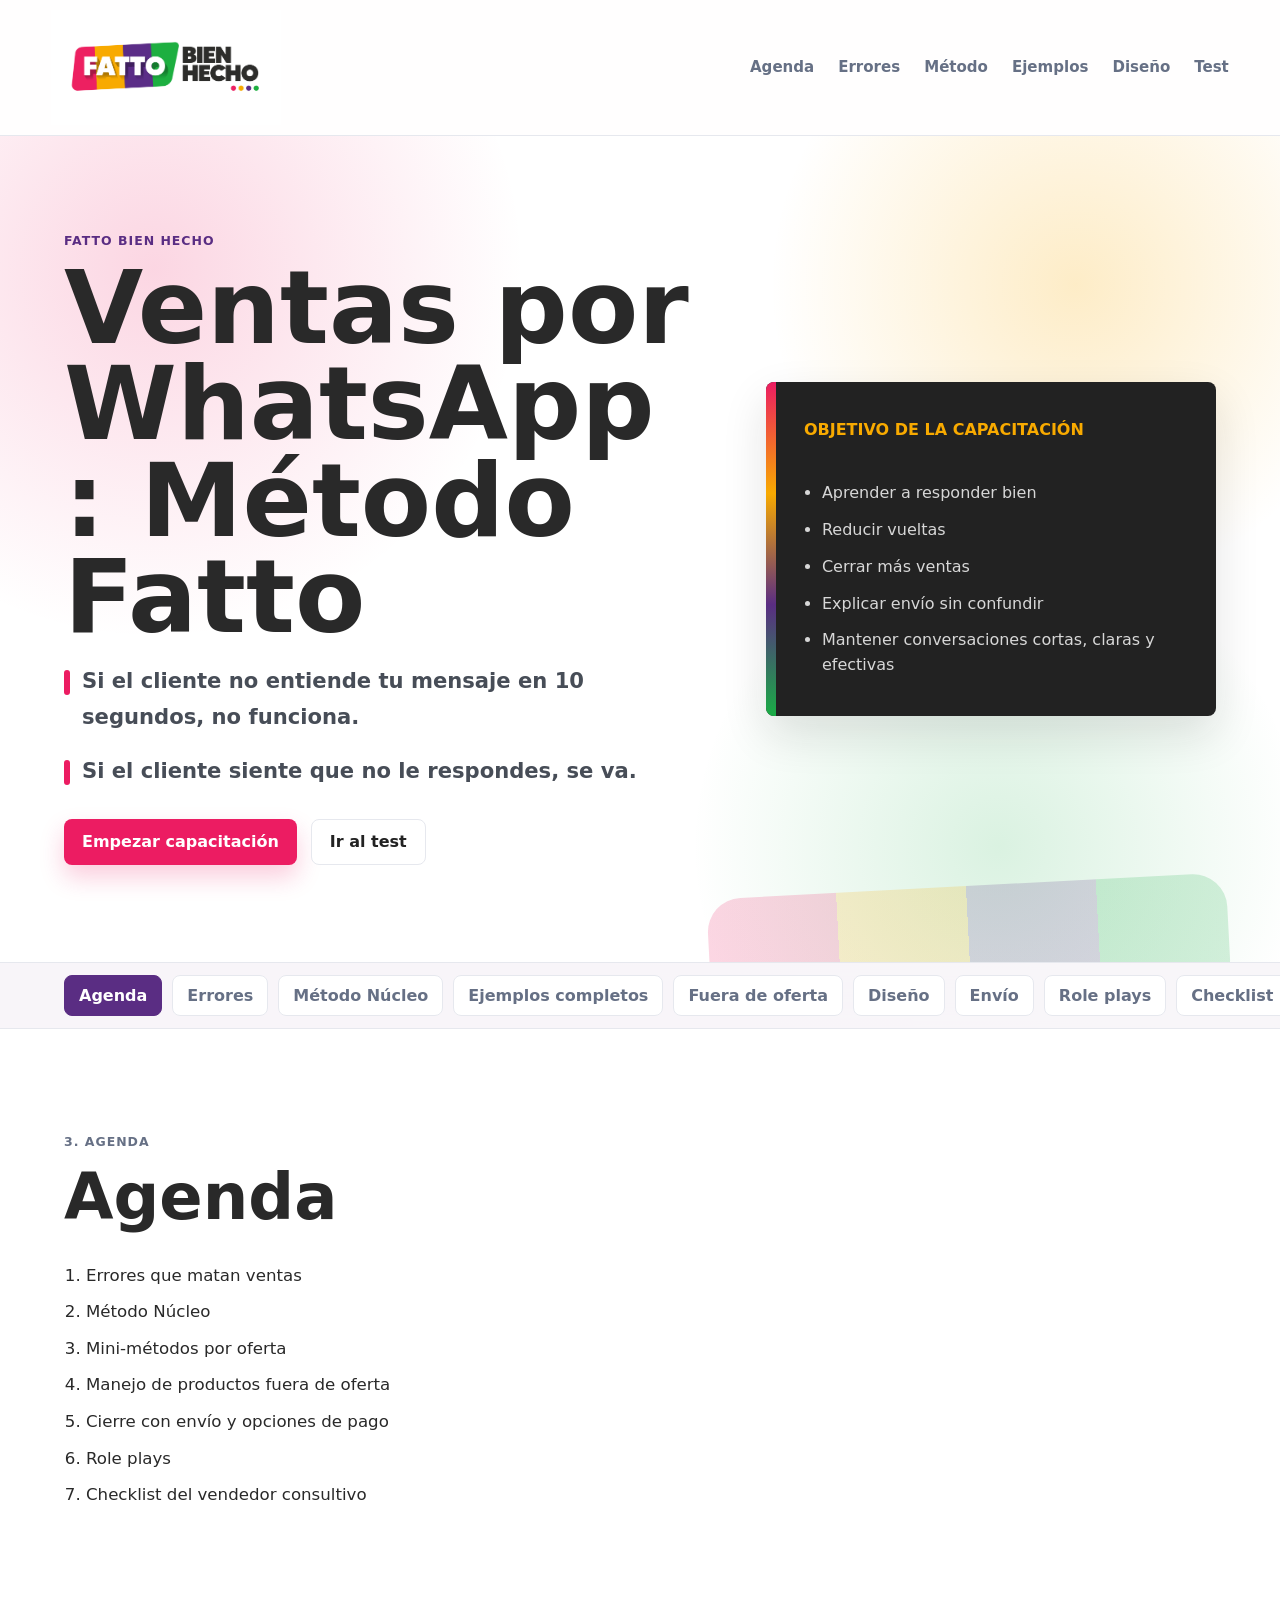
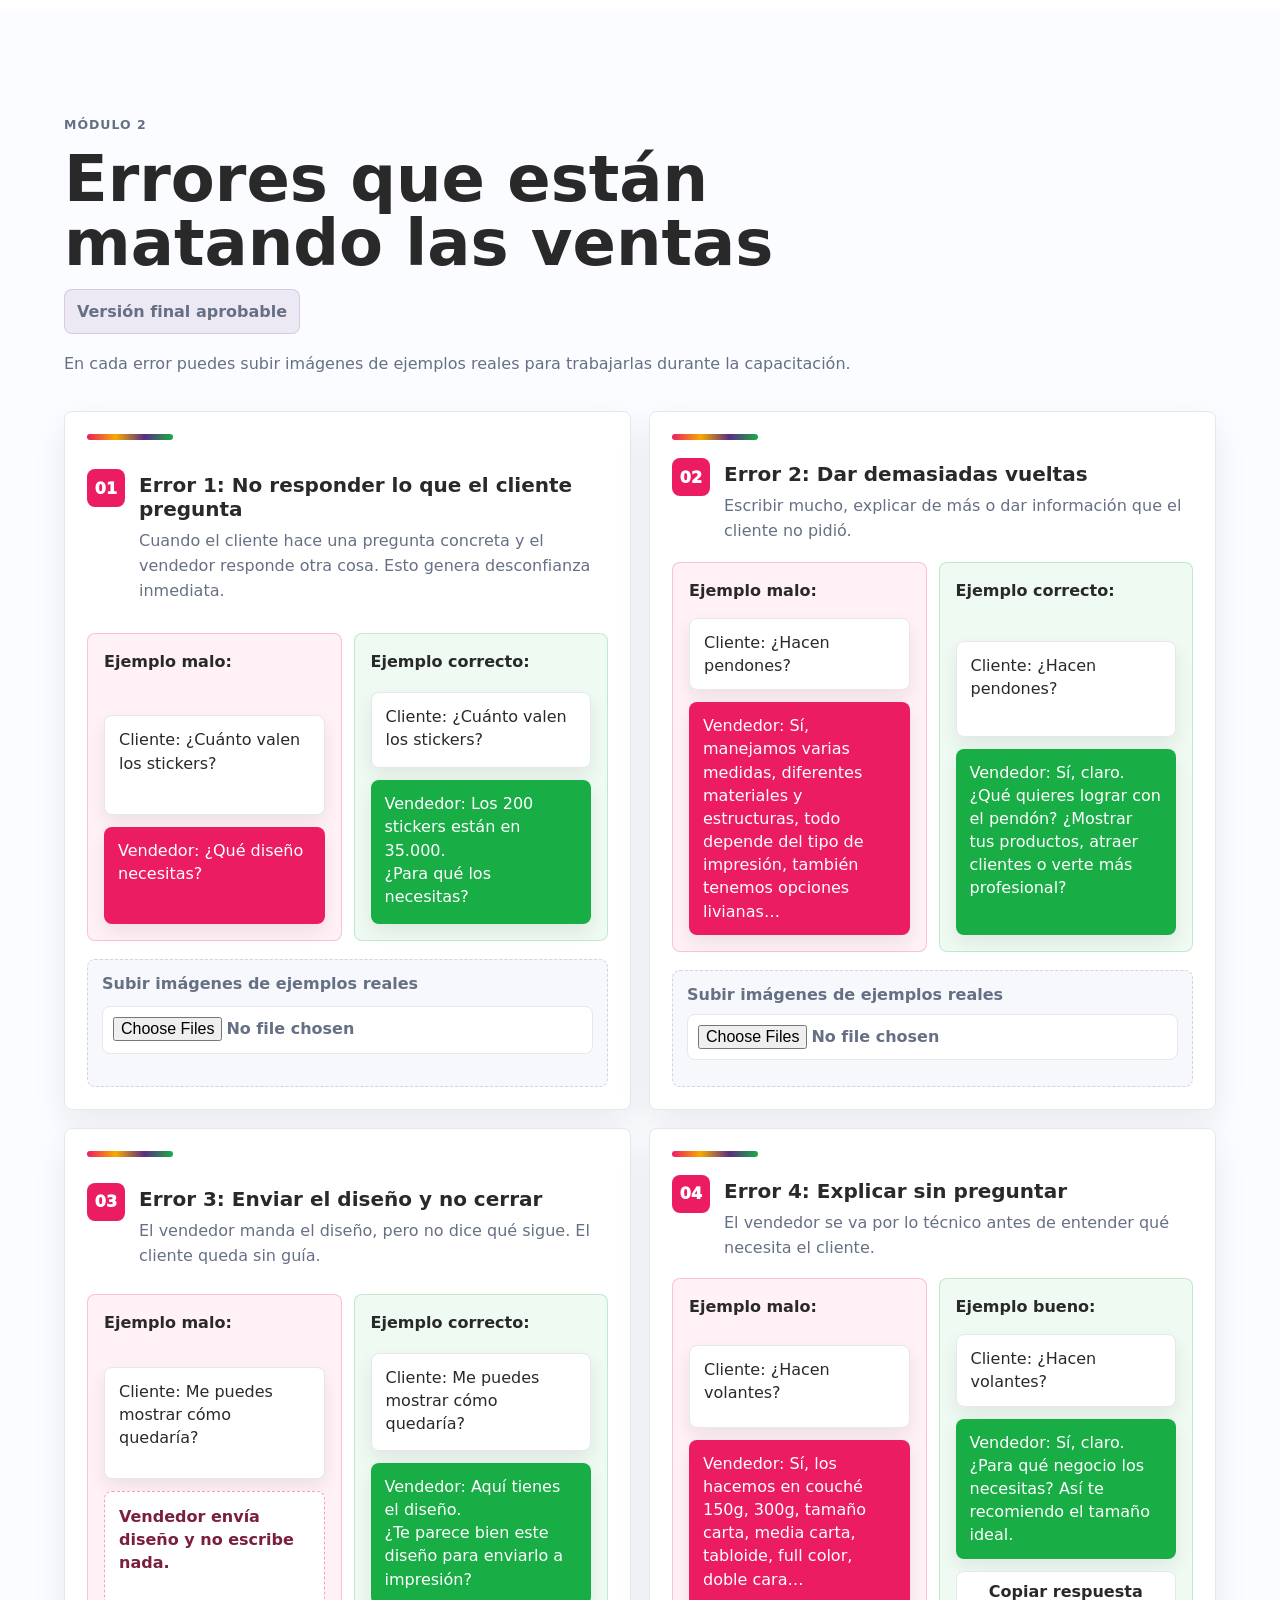
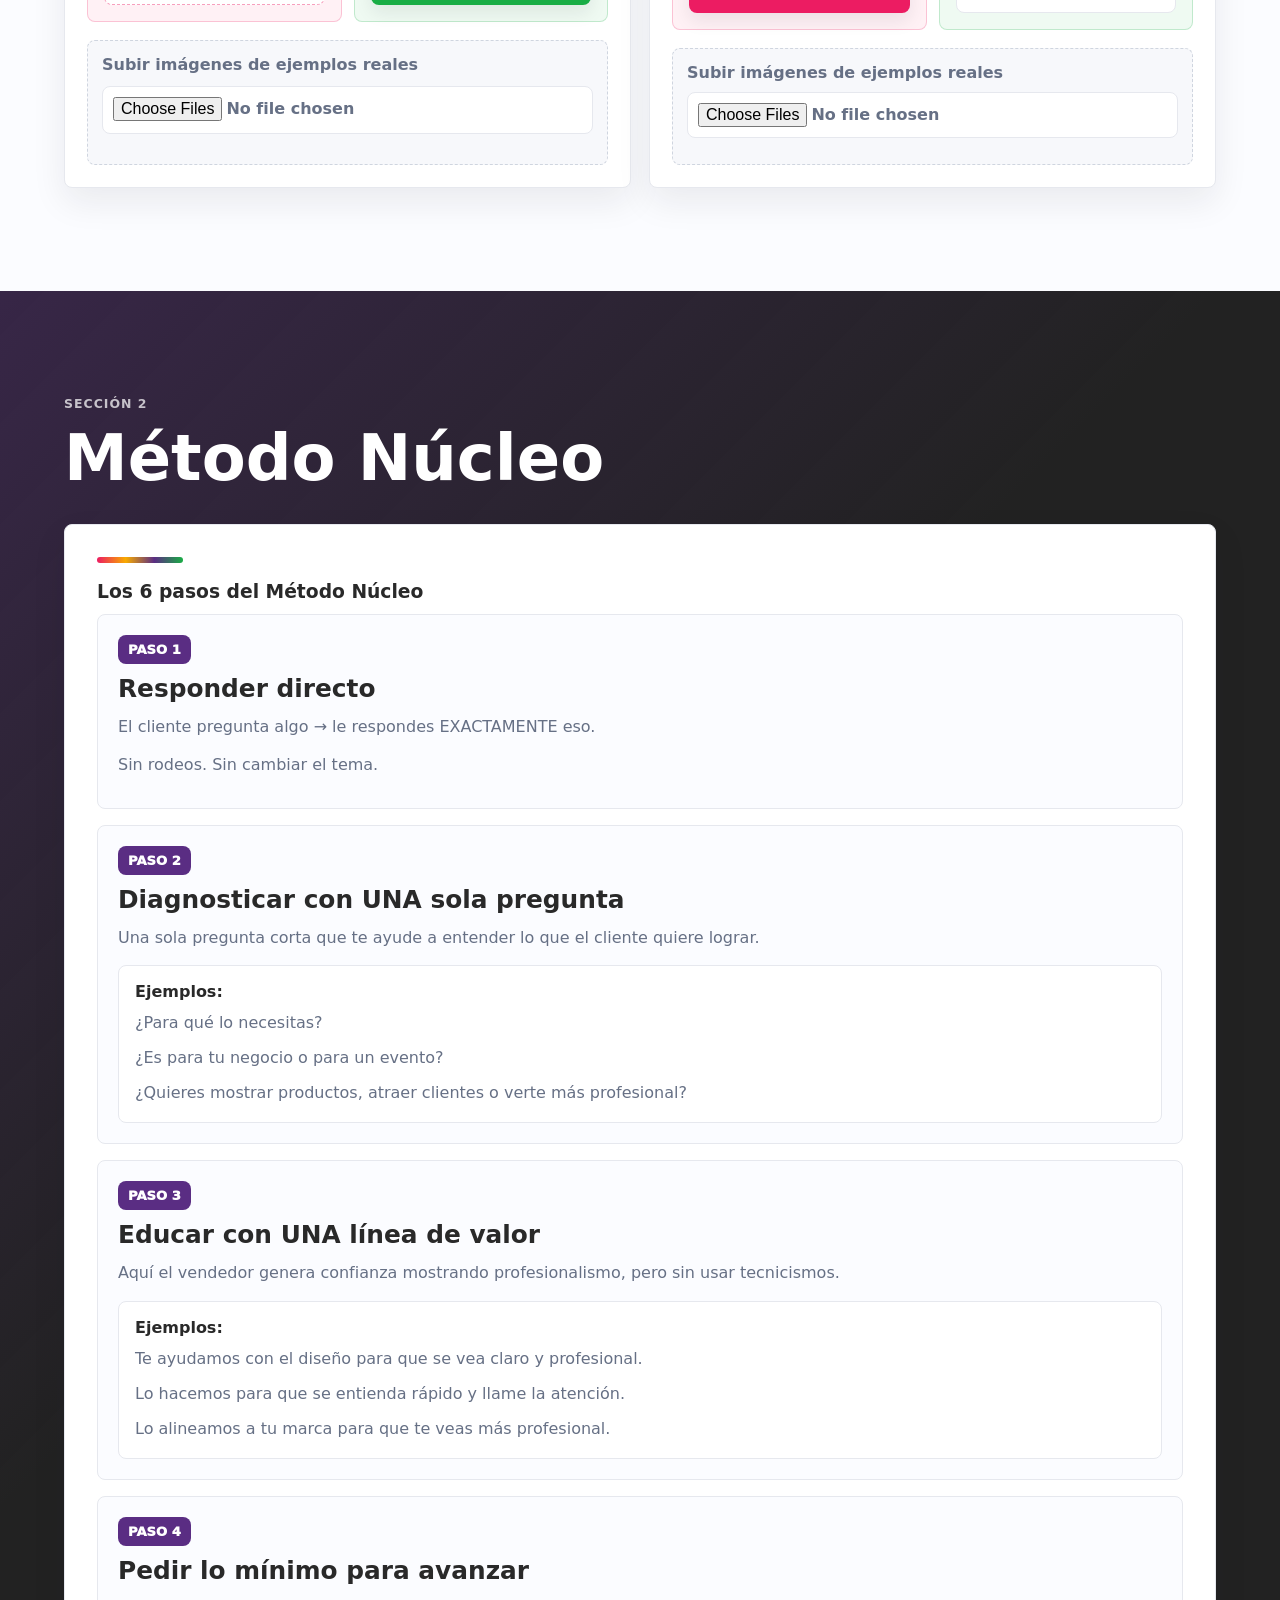
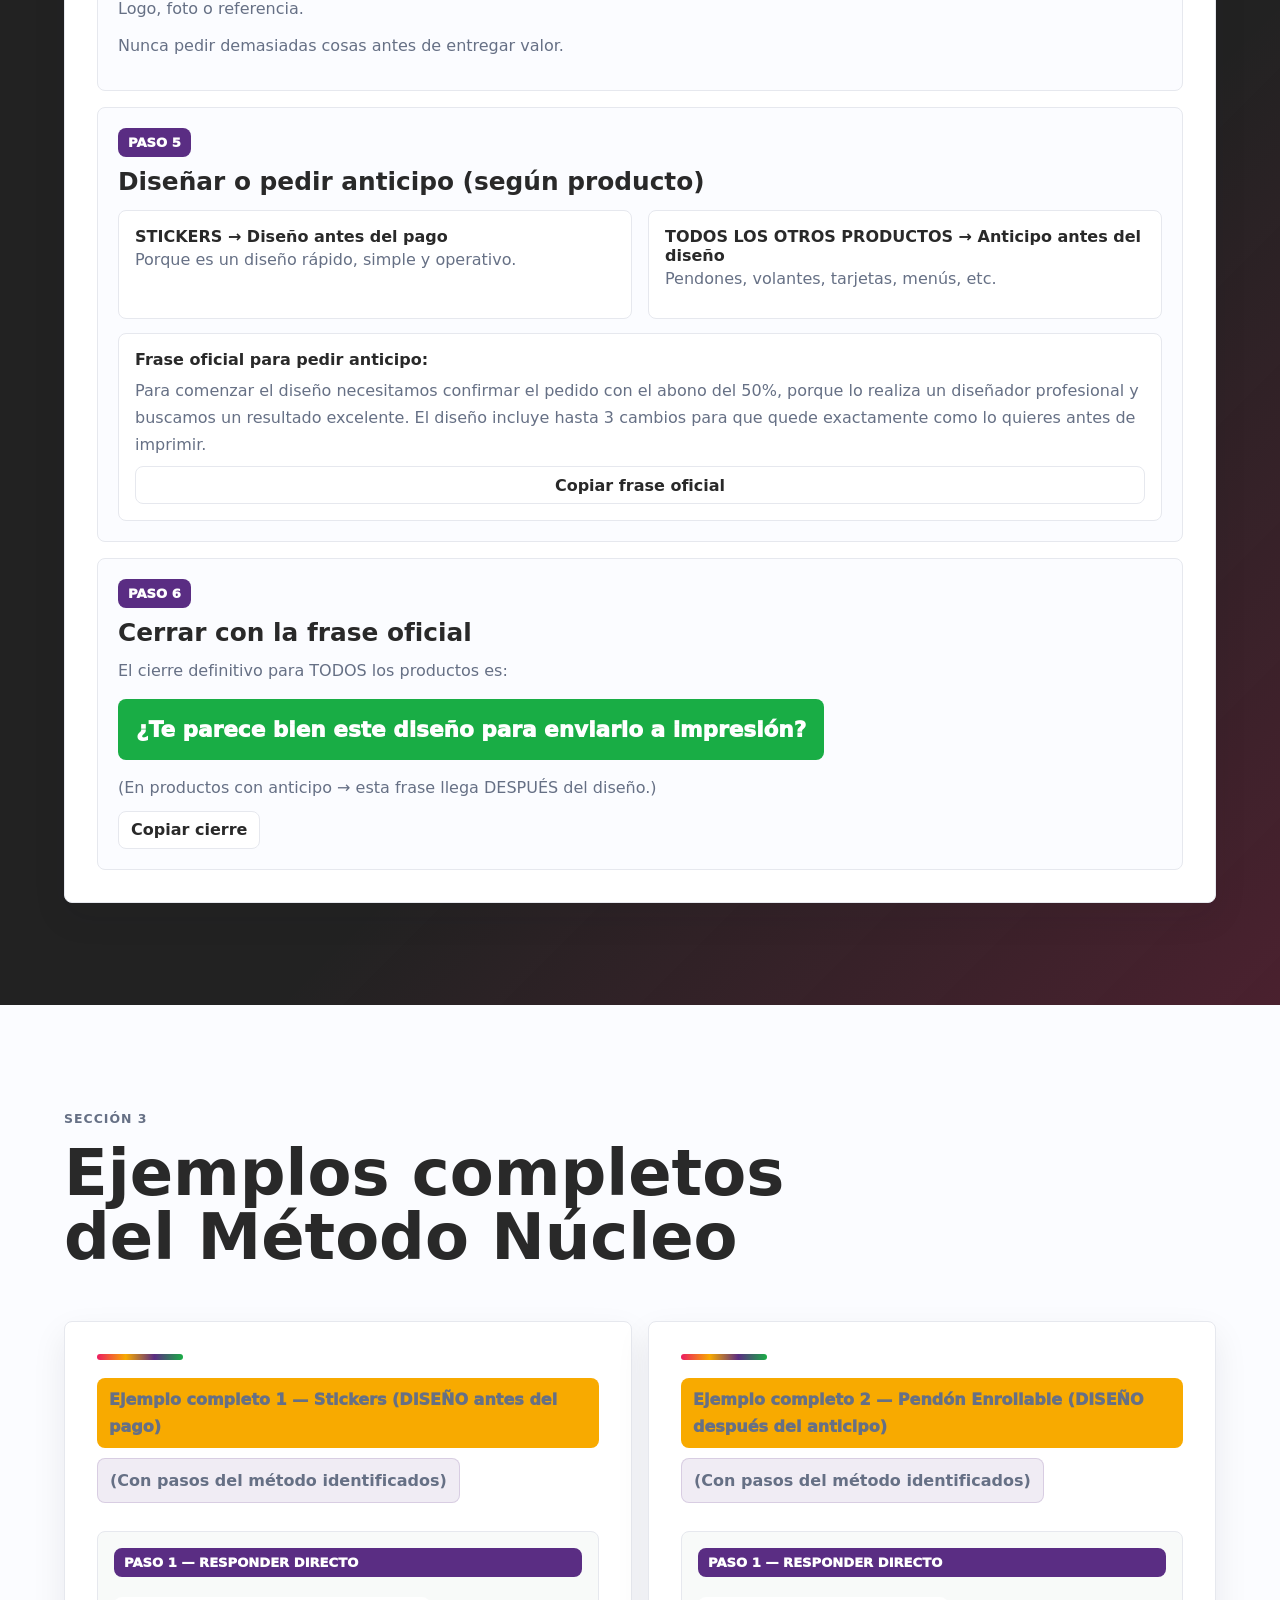
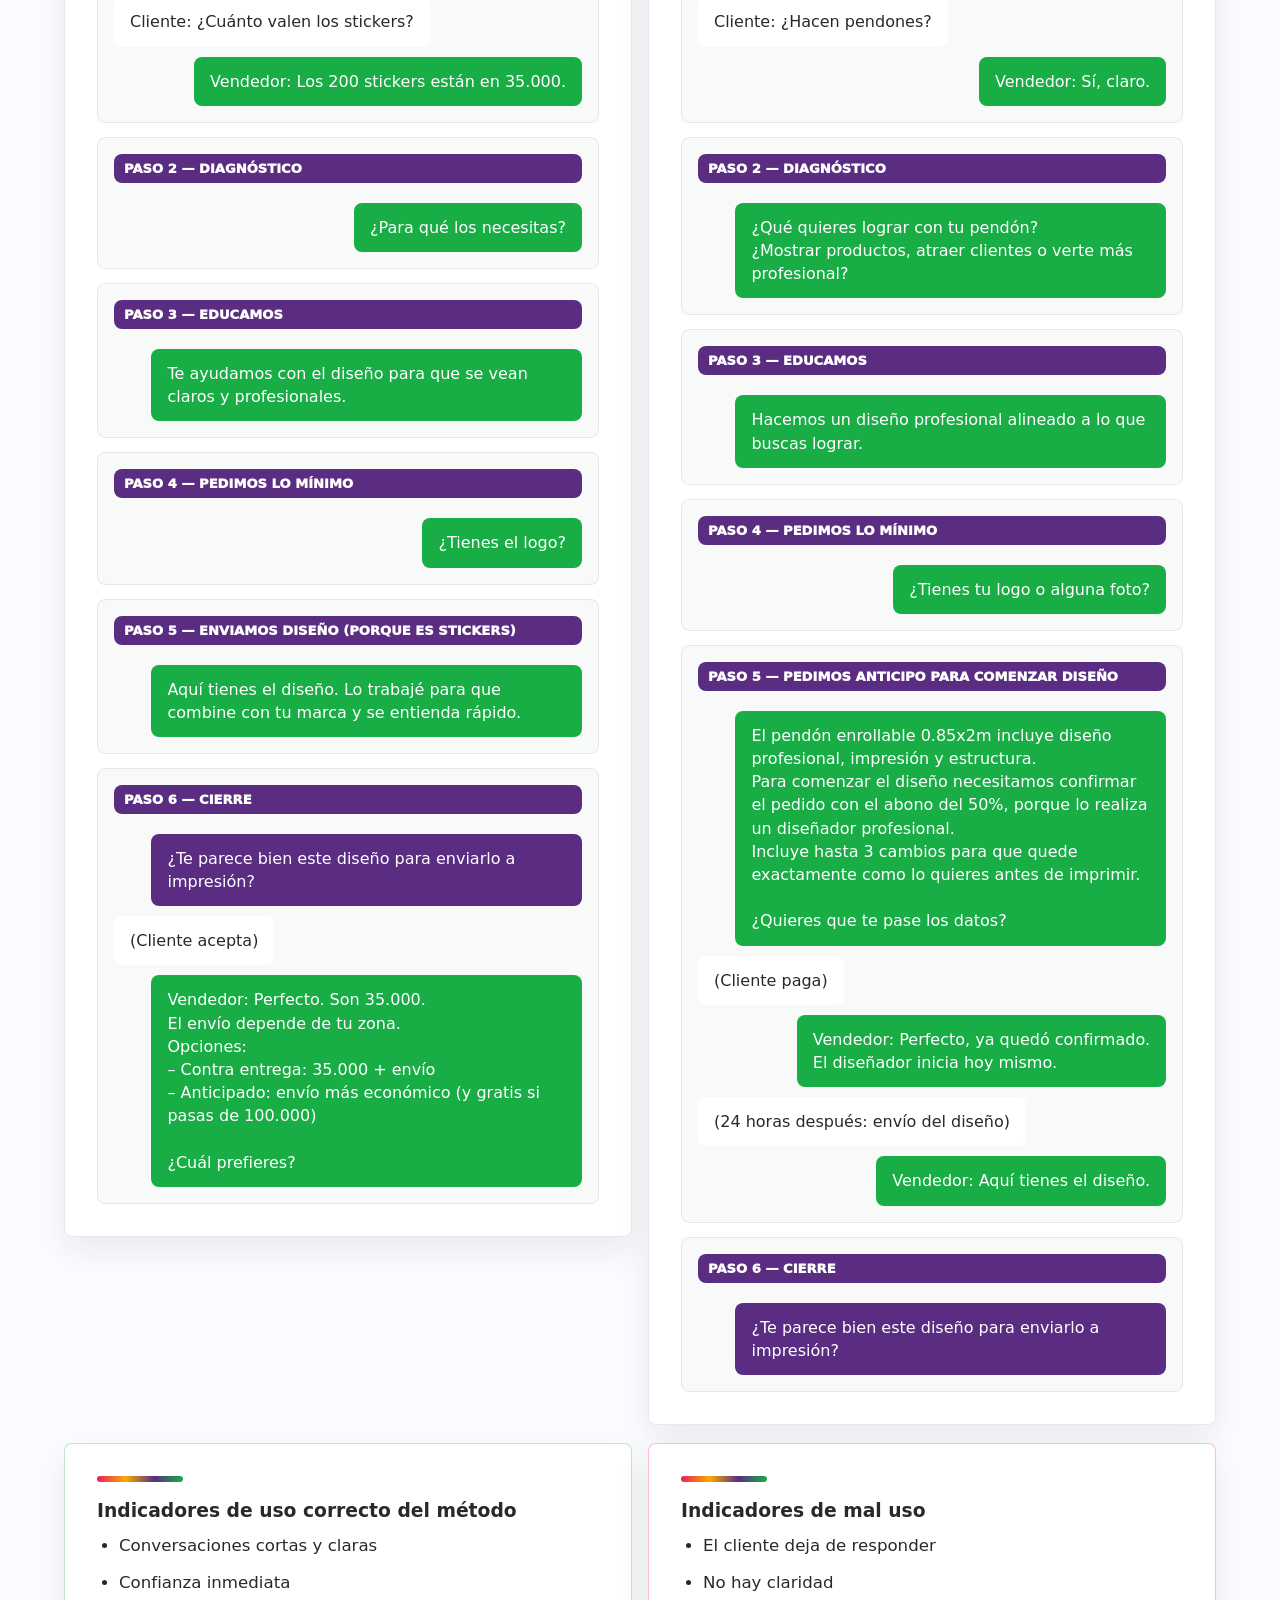
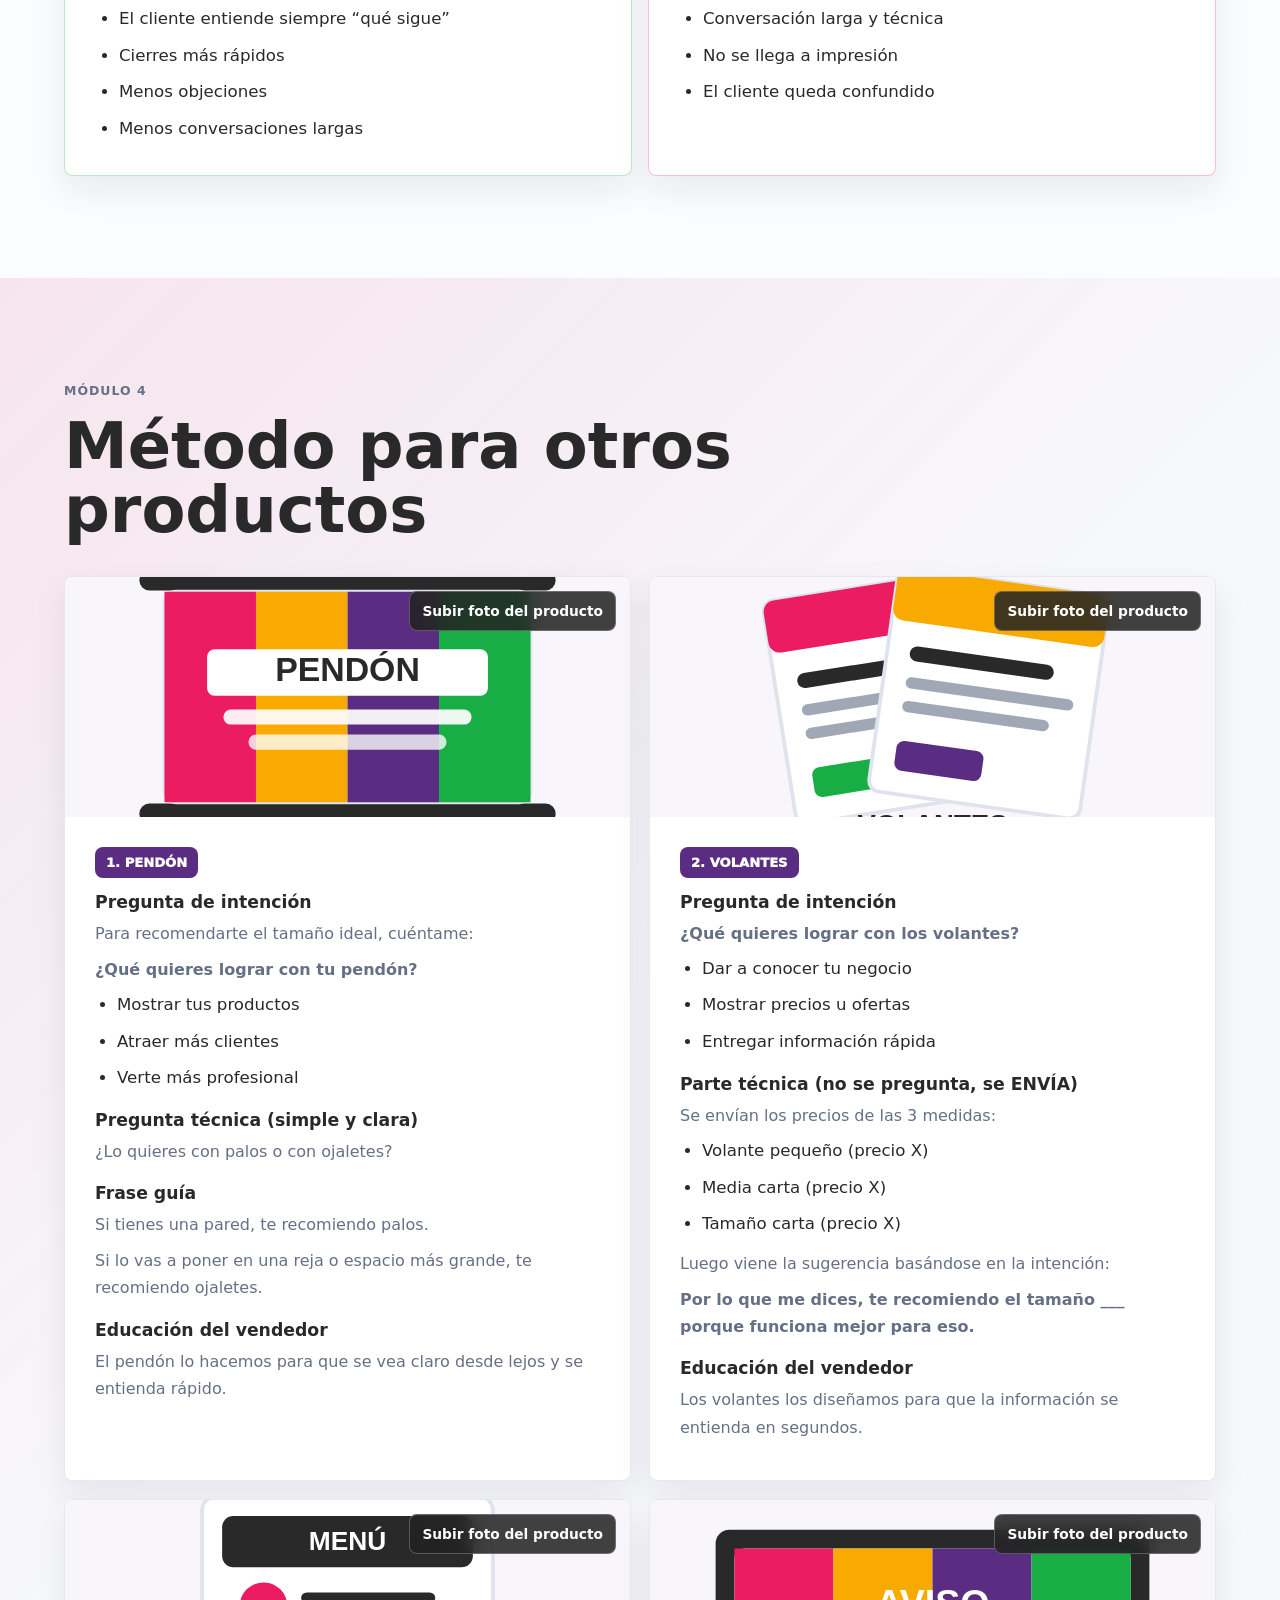
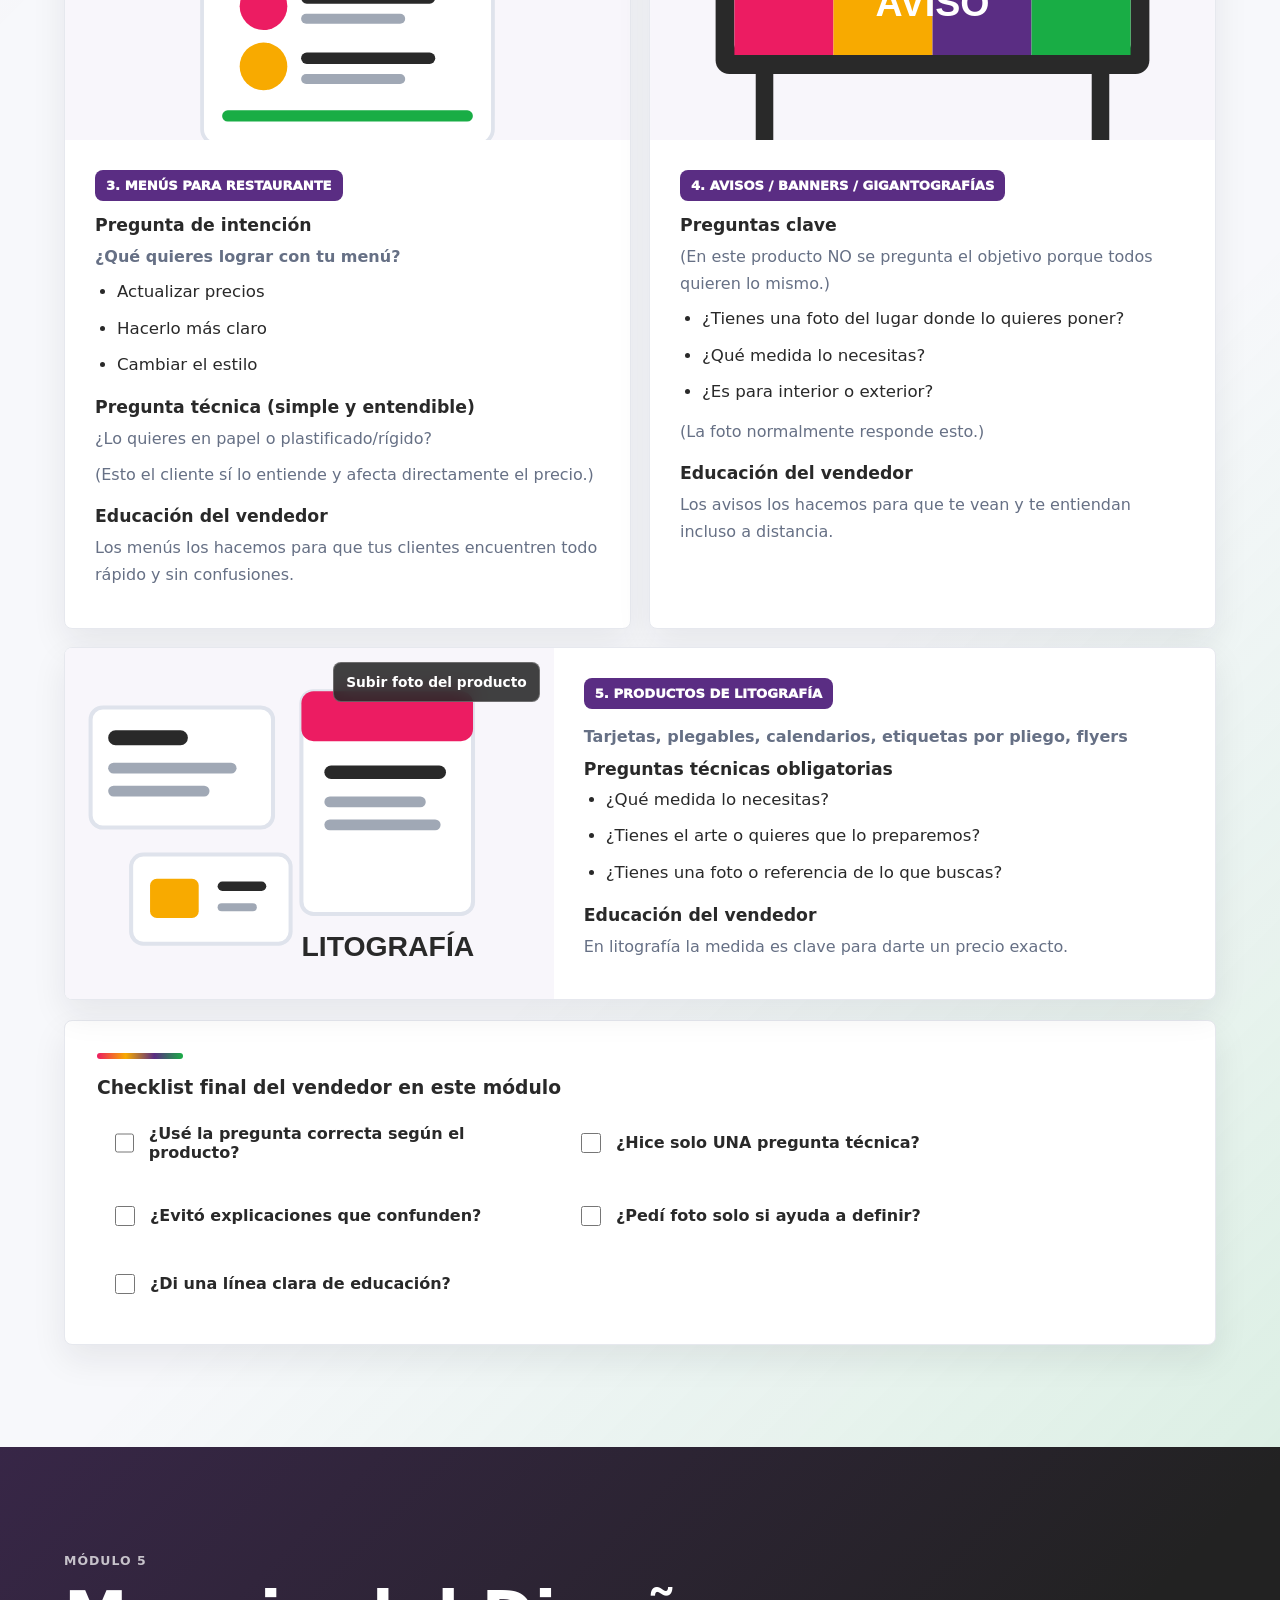
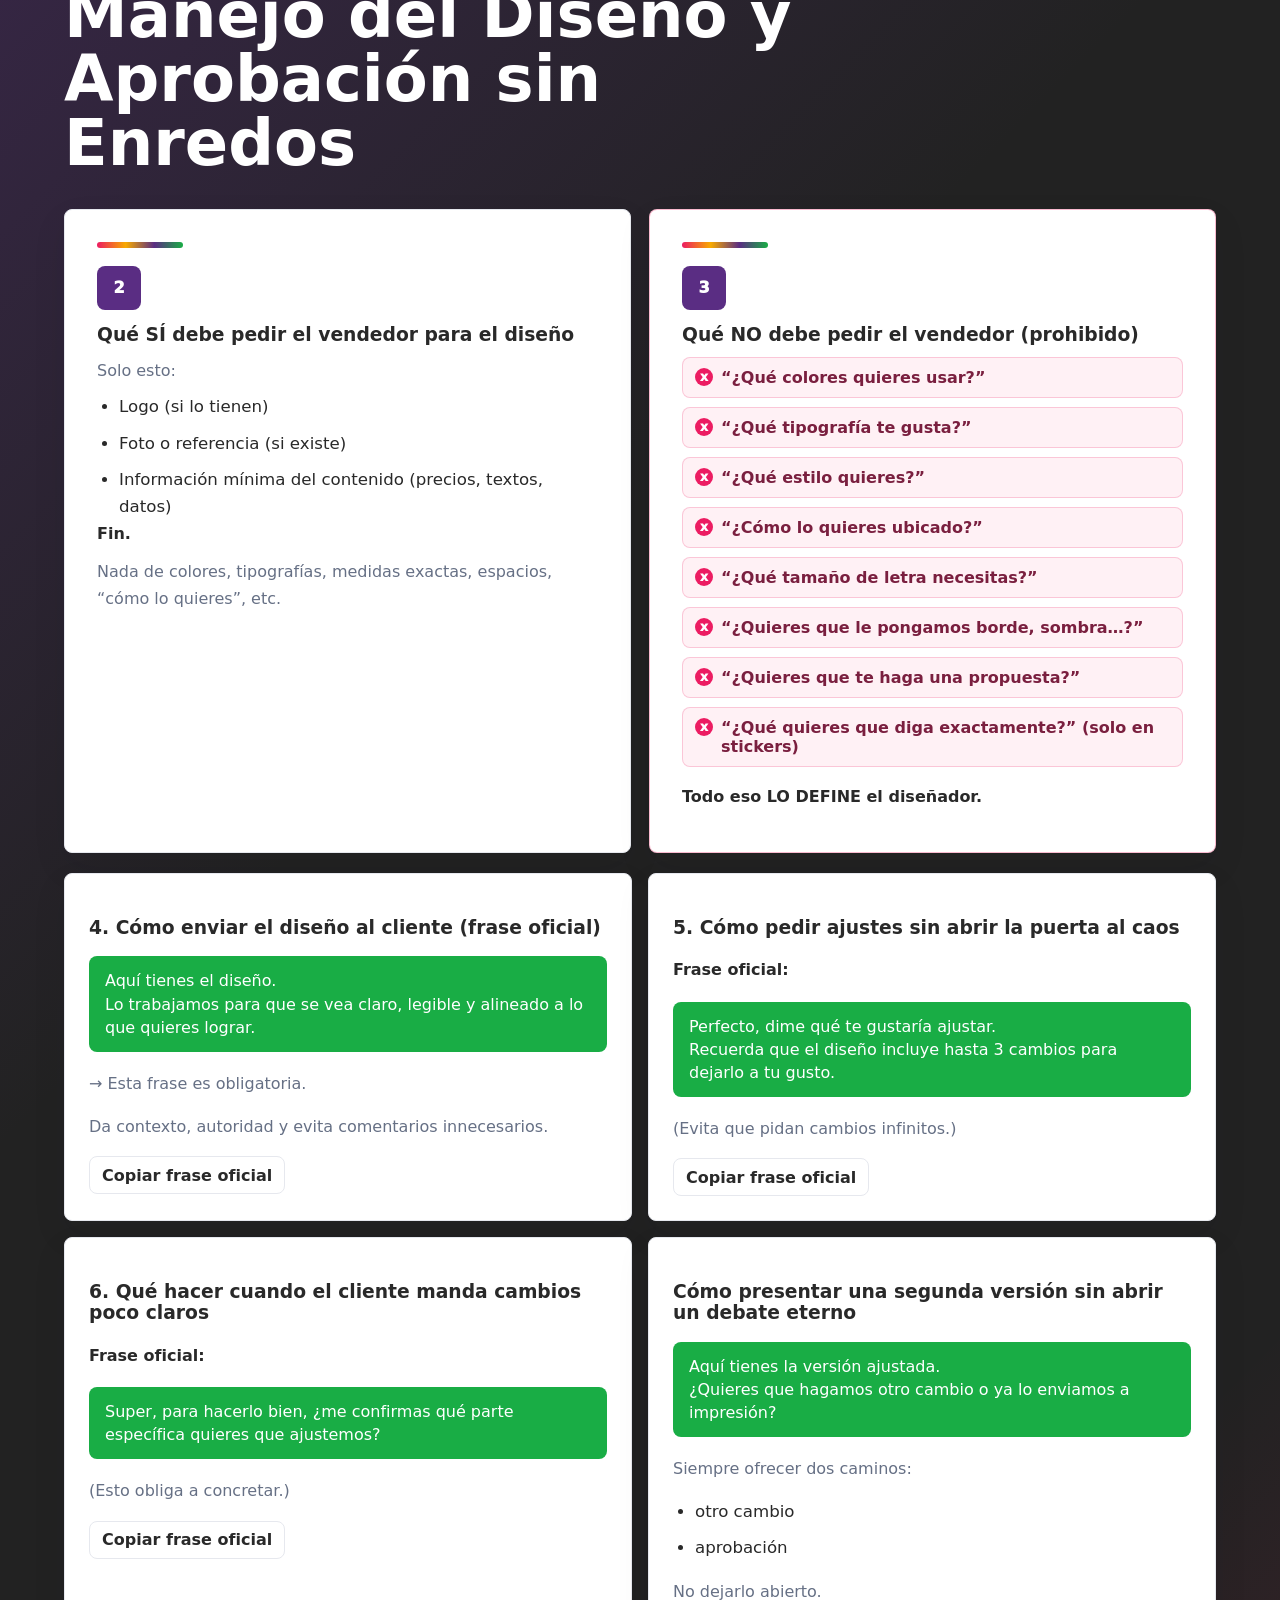
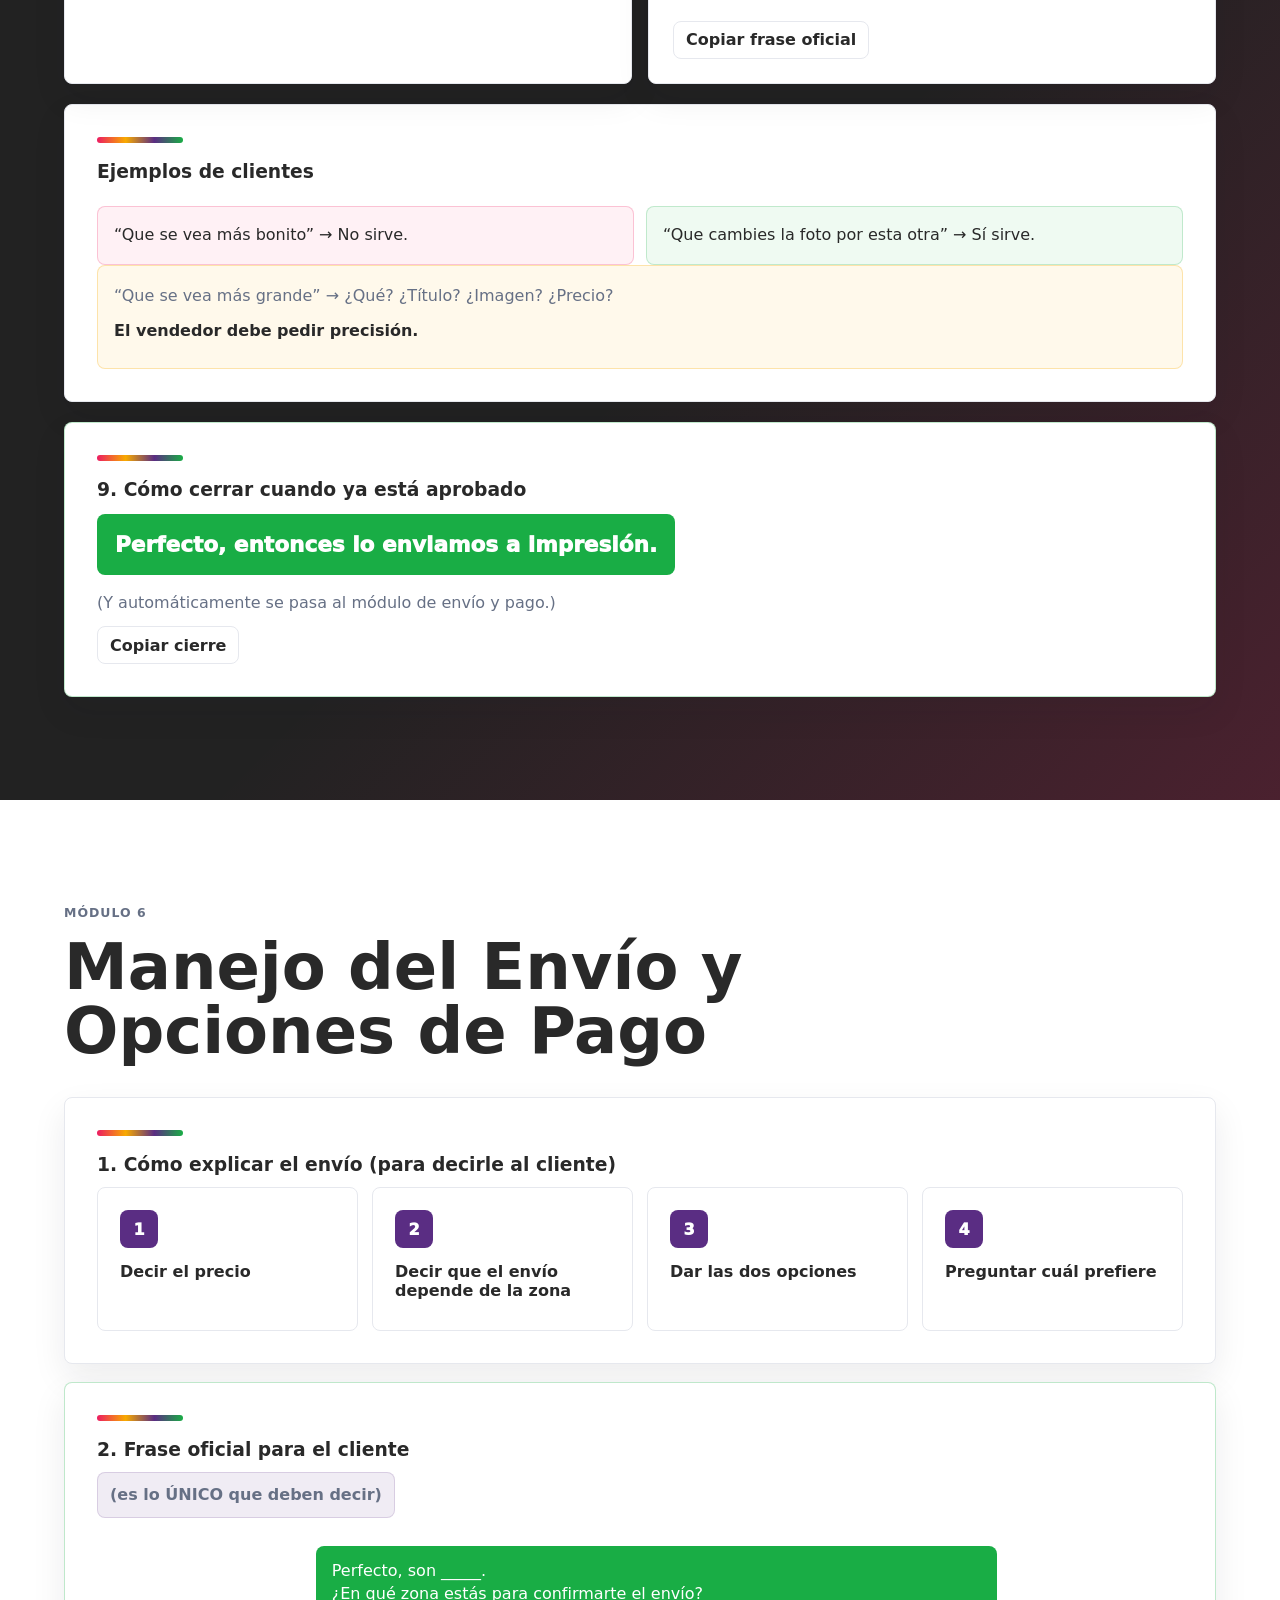
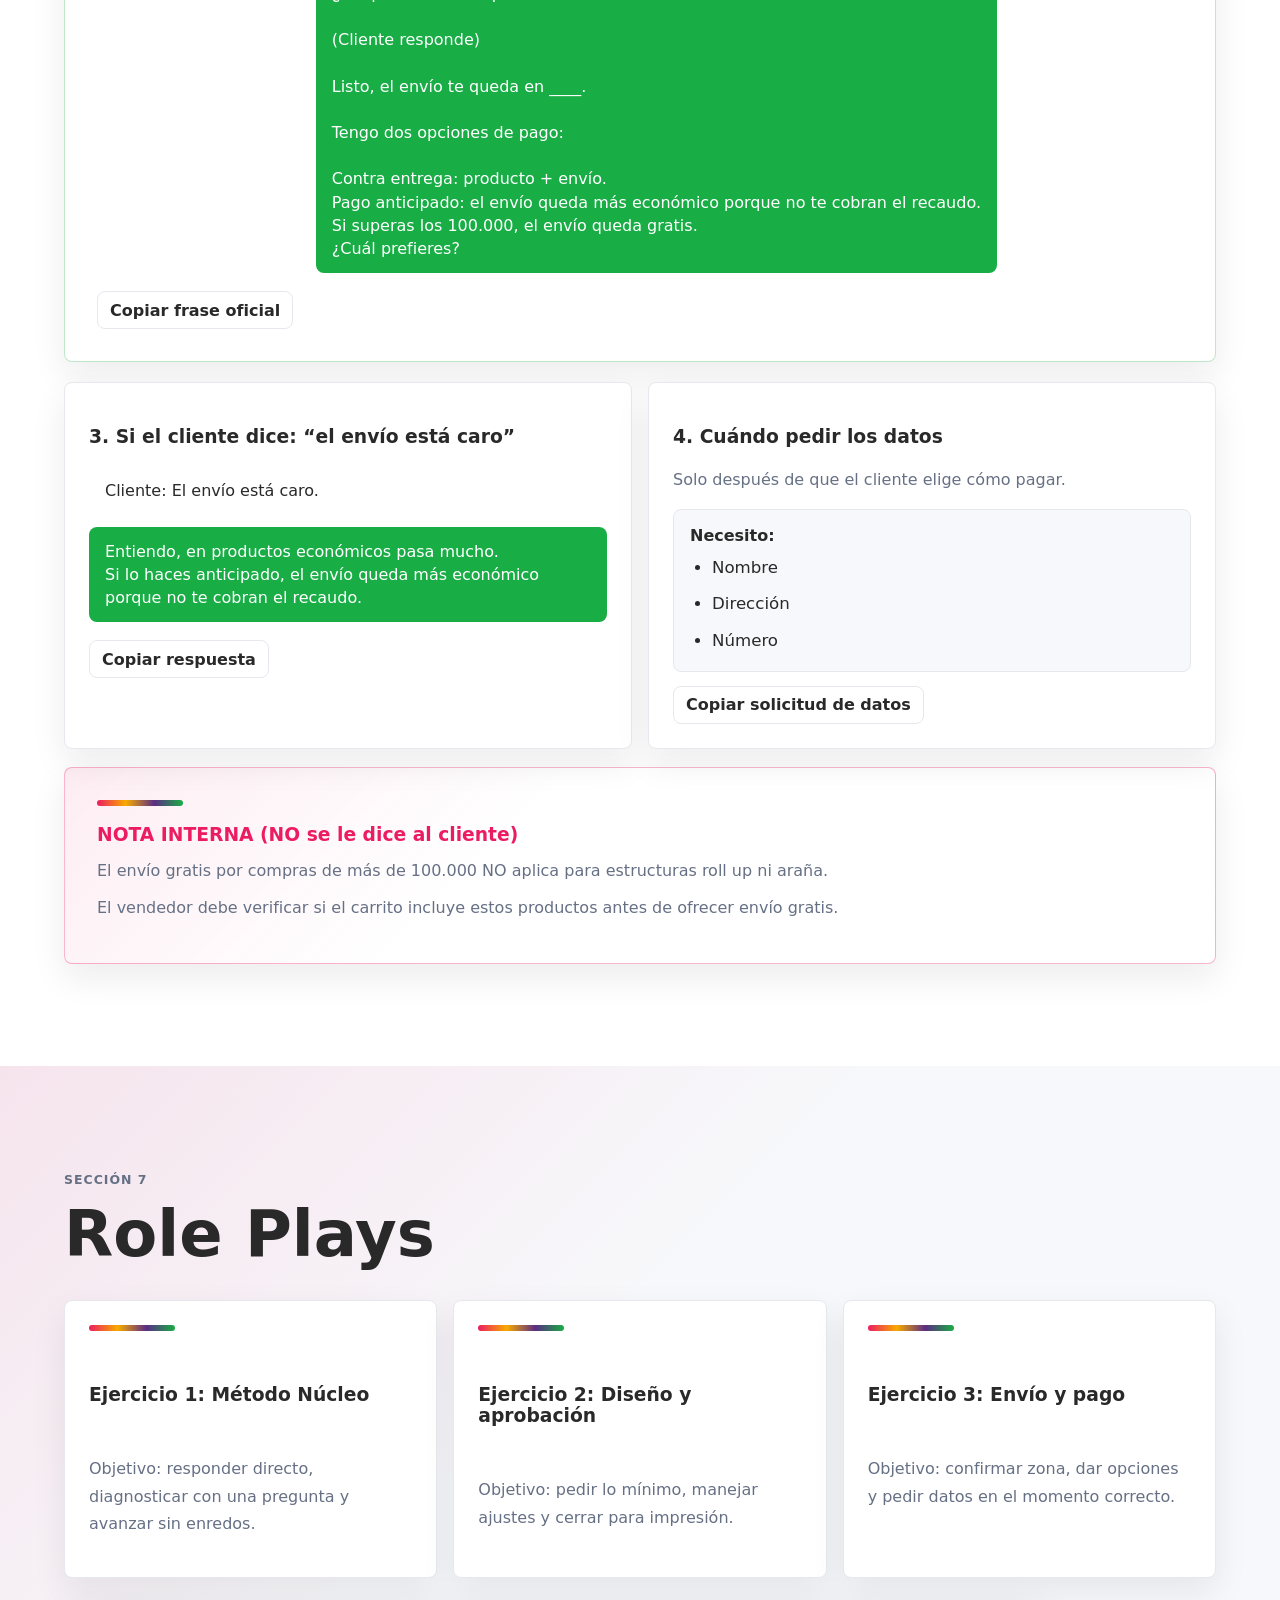
==== index.html @ 2bec9c48 "Subir capacitacion WhatsApp" ====
<!doctype html>
<html lang="es">
  <head>
    <meta charset="UTF-8" />
    <meta name="viewport" content="width=device-width, initial-scale=1.0" />
    <title>Ventas por WhatsApp | FATTO Bien Hecho</title>
    <link rel="stylesheet" href="styles.css" />
  </head>
  <body>
    <header class="topbar">
      <a class="brand" href="#inicio" aria-label="Ir al inicio">
        <img src="assets/logo-fatto.jpg" alt="FATTO Bien Hecho" />
      </a>
      <nav class="nav" aria-label="Navegación principal">
        <a href="#agenda">Agenda</a>
        <a href="#errores">Errores</a>
        <a href="#metodo">Método</a>
        <a href="#ofertas">Ejemplos</a>
        <a href="#diseno">Diseño</a>
        <a href="#test">Test</a>
      </nav>
    </header>

    <main>
      <section class="hero" id="inicio">
        <div class="hero-copy">
          <p class="eyebrow">Fatto Bien Hecho</p>
          <h1>Ventas por WhatsApp: Método Fatto</h1>
          <p class="truth-line">Si el cliente no entiende tu mensaje en 10 segundos, no funciona.</p>
          <p class="truth-line">Si el cliente siente que no le respondes, se va.</p>
          <div class="hero-actions">
            <a class="button primary" href="#agenda">Empezar capacitación</a>
            <a class="button ghost" href="#test">Ir al test</a>
          </div>
        </div>

        <aside class="training-panel">
          <span class="panel-label">Objetivo de la capacitación</span>
          <ul>
            <li>Aprender a responder bien</li>
            <li>Reducir vueltas</li>
            <li>Cerrar más ventas</li>
            <li>Explicar envío sin confundir</li>
            <li>Mantener conversaciones cortas, claras y efectivas</li>
          </ul>
        </aside>
      </section>

      <section class="progress-band" aria-label="Secciones de la capacitación">
        <button class="agenda-pill active" data-target="agenda">Agenda</button>
        <button class="agenda-pill" data-target="errores">Errores</button>
        <button class="agenda-pill" data-target="metodo">Método Núcleo</button>
        <button class="agenda-pill" data-target="ofertas">Ejemplos completos</button>
        <button class="agenda-pill" data-target="fuera-oferta">Fuera de oferta</button>
        <button class="agenda-pill" data-target="diseno">Diseño</button>
        <button class="agenda-pill" data-target="envio">Envío</button>
        <button class="agenda-pill" data-target="role-plays">Role plays</button>
        <button class="agenda-pill" data-target="checklist">Checklist</button>
        <button class="agenda-pill" data-target="test">Test</button>
      </section>

      <section class="section" id="agenda">
        <div class="section-heading">
          <p class="eyebrow">3. Agenda</p>
          <h2>Agenda</h2>
        </div>
        <ol class="number-list">
          <li>Errores que matan ventas</li>
          <li>Método Núcleo</li>
          <li>Mini-métodos por oferta</li>
          <li>Manejo de productos fuera de oferta</li>
          <li>Cierre con envío y opciones de pago</li>
          <li>Role plays</li>
          <li>Checklist del vendedor consultivo</li>
        </ol>
      </section>

      <section class="section" id="errores">
        <div class="section-heading">
          <p class="eyebrow">Módulo 2</p>
          <h2>Errores que están matando las ventas</h2>
          <p class="module-note">Versión final aprobable</p>
          <p>
            En cada error puedes subir imágenes de ejemplos reales para trabajarlas durante la
            capacitación.
          </p>
        </div>

        <div class="error-grid">
          <article class="error-card" data-error-id="error1">
            <div class="error-title">
              <span>01</span>
              <div>
                <h3>Error 1: No responder lo que el cliente pregunta</h3>
                <p>
                  Cuando el cliente hace una pregunta concreta y el vendedor responde otra cosa.
                  Esto genera desconfianza inmediata.
                </p>
              </div>
            </div>
            <div class="comparison">
              <div class="message-example bad">
                <strong>Ejemplo malo:</strong>
                <div class="bubble customer">Cliente: ¿Cuánto valen los stickers?</div>
                <div class="bubble seller bad-bubble">Vendedor: ¿Qué diseño necesitas?</div>
              </div>
              <div class="message-example good">
                <strong>Ejemplo correcto:</strong>
                <div class="bubble customer">Cliente: ¿Cuánto valen los stickers?</div>
                <div class="bubble seller">
                  Vendedor: Los 200 stickers están en 35.000.<br />
                  ¿Para qué los necesitas?
                </div>
              </div>
            </div>
            <div class="upload-box">
              <label>
                Subir imágenes de ejemplos reales
                <input type="file" accept="image/*" multiple />
              </label>
              <div class="preview-grid" aria-live="polite"></div>
            </div>
          </article>

          <article class="error-card" data-error-id="error2">
            <div class="error-title">
              <span>02</span>
              <div>
                <h3>Error 2: Dar demasiadas vueltas</h3>
                <p>Escribir mucho, explicar de más o dar información que el cliente no pidió.</p>
              </div>
            </div>
            <div class="comparison">
              <div class="message-example bad">
                <strong>Ejemplo malo:</strong>
                <div class="bubble customer">Cliente: ¿Hacen pendones?</div>
                <div class="bubble seller bad-bubble">
                  Vendedor: Sí, manejamos varias medidas, diferentes materiales y estructuras,
                  todo depende del tipo de impresión, también tenemos opciones livianas…
                </div>
              </div>
              <div class="message-example good">
                <strong>Ejemplo correcto:</strong>
                <div class="bubble customer">Cliente: ¿Hacen pendones?</div>
                <div class="bubble seller">
                  Vendedor: Sí, claro.<br />
                  ¿Qué quieres lograr con el pendón? ¿Mostrar tus productos, atraer clientes o
                  verte más profesional?
                </div>
              </div>
            </div>
            <div class="upload-box">
              <label>
                Subir imágenes de ejemplos reales
                <input type="file" accept="image/*" multiple />
              </label>
              <div class="preview-grid" aria-live="polite"></div>
            </div>
          </article>

          <article class="error-card" data-error-id="error3">
            <div class="error-title">
              <span>03</span>
              <div>
                <h3>Error 3: Enviar el diseño y no cerrar</h3>
                <p>
                  El vendedor manda el diseño, pero no dice qué sigue. El cliente queda sin guía.
                </p>
              </div>
            </div>
            <div class="comparison">
              <div class="message-example bad">
                <strong>Ejemplo malo:</strong>
                <div class="bubble customer">Cliente: Me puedes mostrar cómo quedaría?</div>
                <div class="design-sent">Vendedor envía diseño y no escribe nada.</div>
              </div>
              <div class="message-example good">
                <strong>Ejemplo correcto:</strong>
                <div class="bubble customer">Cliente: Me puedes mostrar cómo quedaría?</div>
                <div class="bubble seller">
                  Vendedor: Aquí tienes el diseño.<br />
                  ¿Te parece bien este diseño para enviarlo a impresión?
                </div>
              </div>
            </div>
            <div class="upload-box">
              <label>
                Subir imágenes de ejemplos reales
                <input type="file" accept="image/*" multiple />
              </label>
              <div class="preview-grid" aria-live="polite"></div>
            </div>
          </article>

          <article class="error-card" data-error-id="error4">
            <div class="error-title">
              <span>04</span>
              <div>
                <h3>Error 4: Explicar sin preguntar</h3>
                <p>
                  El vendedor se va por lo técnico antes de entender qué necesita el cliente.
                </p>
              </div>
            </div>
            <div class="comparison">
              <div class="message-example bad">
                <strong>Ejemplo malo:</strong>
                <div class="bubble customer">Cliente: ¿Hacen volantes?</div>
                <div class="bubble seller bad-bubble">
                  Vendedor: Sí, los hacemos en couché 150g, 300g, tamaño carta, media carta,
                  tabloide, full color, doble cara…
                </div>
              </div>
              <div class="message-example good">
                <strong>Ejemplo bueno:</strong>
                <div class="bubble customer">Cliente: ¿Hacen volantes?</div>
                <div class="bubble seller">
                  Vendedor: Sí, claro.<br />
                  ¿Para qué negocio los necesitas? Así te recomiendo el tamaño ideal.
                </div>
                <button
                  class="copy-button"
                  data-copy="Sí, claro. ¿Para qué negocio los necesitas? Así te recomiendo el tamaño ideal."
                >
                  Copiar respuesta
                </button>
              </div>
            </div>
            <div class="upload-box">
              <label>
                Subir imágenes de ejemplos reales
                <input type="file" accept="image/*" multiple />
              </label>
              <div class="preview-grid" aria-live="polite"></div>
            </div>
          </article>
        </div>
      </section>

      <section class="section dark" id="metodo">
        <div class="section-heading">
          <p class="eyebrow">Sección 2</p>
          <h2>Método Núcleo</h2>
        </div>

        <article class="content-card">
          <h3>Los 6 pasos del Método Núcleo</h3>
          <div class="method-steps">
            <section class="method-step">
              <span>Paso 1</span>
              <h4>Responder directo</h4>
              <p>El cliente pregunta algo → le respondes EXACTAMENTE eso.</p>
              <p>Sin rodeos. Sin cambiar el tema.</p>
            </section>

            <section class="method-step">
              <span>Paso 2</span>
              <h4>Diagnosticar con UNA sola pregunta</h4>
              <p>
                Una sola pregunta corta que te ayude a entender lo que el cliente quiere lograr.
              </p>
              <div class="mini-examples">
                <strong>Ejemplos:</strong>
                <p>¿Para qué lo necesitas?</p>
                <p>¿Es para tu negocio o para un evento?</p>
                <p>¿Quieres mostrar productos, atraer clientes o verte más profesional?</p>
              </div>
            </section>

            <section class="method-step">
              <span>Paso 3</span>
              <h4>Educar con UNA línea de valor</h4>
              <p>
                Aquí el vendedor genera confianza mostrando profesionalismo, pero sin usar
                tecnicismos.
              </p>
              <div class="mini-examples">
                <strong>Ejemplos:</strong>
                <p>Te ayudamos con el diseño para que se vea claro y profesional.</p>
                <p>Lo hacemos para que se entienda rápido y llame la atención.</p>
                <p>Lo alineamos a tu marca para que te veas más profesional.</p>
              </div>
            </section>

            <section class="method-step">
              <span>Paso 4</span>
              <h4>Pedir lo mínimo para avanzar</h4>
              <p>Logo, foto o referencia.</p>
              <p>Nunca pedir demasiadas cosas antes de entregar valor.</p>
            </section>

            <section class="method-step">
              <span>Paso 5</span>
              <h4>Diseñar o pedir anticipo (según producto)</h4>
              <div class="decision-grid">
                <div>
                  <strong>STICKERS → Diseño antes del pago</strong>
                  <p>Porque es un diseño rápido, simple y operativo.</p>
                </div>
                <div>
                  <strong>TODOS LOS OTROS PRODUCTOS → Anticipo antes del diseño</strong>
                  <p>Pendones, volantes, tarjetas, menús, etc.</p>
                </div>
              </div>
              <div class="official-phrase">
                <strong>Frase oficial para pedir anticipo:</strong>
                <p>
                  Para comenzar el diseño necesitamos confirmar el pedido con el abono del 50%,
                  porque lo realiza un diseñador profesional y buscamos un resultado excelente. El
                  diseño incluye hasta 3 cambios para que quede exactamente como lo quieres antes de
                  imprimir.
                </p>
                <button
                  class="copy-button"
                  data-copy="Para comenzar el diseño necesitamos confirmar el pedido con el abono del 50%, porque lo realiza un diseñador profesional y buscamos un resultado excelente. El diseño incluye hasta 3 cambios para que quede exactamente como lo quieres antes de imprimir."
                >
                  Copiar frase oficial
                </button>
              </div>
            </section>

            <section class="method-step">
              <span>Paso 6</span>
              <h4>Cerrar con la frase oficial</h4>
              <p>El cierre definitivo para TODOS los productos es:</p>
              <div class="closing-phrase">¿Te parece bien este diseño para enviarlo a impresión?</div>
              <p>(En productos con anticipo → esta frase llega DESPUÉS del diseño.)</p>
              <button
                class="copy-button"
                data-copy="¿Te parece bien este diseño para enviarlo a impresión?"
              >
                Copiar cierre
              </button>
            </section>
          </div>
        </article>
      </section>

      <section class="section" id="ofertas">
        <div class="section-heading">
          <p class="eyebrow">Sección 3</p>
          <h2>Ejemplos completos del Método Núcleo</h2>
        </div>

        <div class="example-grid">
          <article class="content-card full-example">
            <p class="offer-price">Ejemplo completo 1 — Stickers (DISEÑO antes del pago)</p>
            <p class="module-note">(Con pasos del método identificados)</p>
            <div class="script-timeline">
              <section>
                <span>Paso 1 — Responder directo</span>
                <div class="bubble customer">Cliente: ¿Cuánto valen los stickers?</div>
                <div class="bubble seller">Vendedor: Los 200 stickers están en 35.000.</div>
              </section>
              <section>
                <span>Paso 2 — Diagnóstico</span>
                <div class="bubble seller">¿Para qué los necesitas?</div>
              </section>
              <section>
                <span>Paso 3 — Educamos</span>
                <div class="bubble seller">
                  Te ayudamos con el diseño para que se vean claros y profesionales.
                </div>
              </section>
              <section>
                <span>Paso 4 — Pedimos lo mínimo</span>
                <div class="bubble seller">¿Tienes el logo?</div>
              </section>
              <section>
                <span>Paso 5 — Enviamos diseño (porque es stickers)</span>
                <div class="bubble seller">
                  Aquí tienes el diseño. Lo trabajé para que combine con tu marca y se entienda
                  rápido.
                </div>
              </section>
              <section>
                <span>Paso 6 — Cierre</span>
                <div class="bubble seller strong">
                  ¿Te parece bien este diseño para enviarlo a impresión?
                </div>
                <div class="bubble customer">(Cliente acepta)</div>
                <div class="bubble seller">
                  Vendedor: Perfecto. Son 35.000.<br />
                  El envío depende de tu zona.<br />
                  Opciones:<br />
                  – Contra entrega: 35.000 + envío<br />
                  – Anticipado: envío más económico (y gratis si pasas de 100.000)<br /><br />
                  ¿Cuál prefieres?
                </div>
              </section>
            </div>
          </article>

          <article class="content-card full-example">
            <p class="offer-price">Ejemplo completo 2 — Pendón Enrollable (DISEÑO después del anticipo)</p>
            <p class="module-note">(Con pasos del método identificados)</p>
            <div class="script-timeline">
              <section>
                <span>Paso 1 — Responder directo</span>
                <div class="bubble customer">Cliente: ¿Hacen pendones?</div>
                <div class="bubble seller">Vendedor: Sí, claro.</div>
              </section>
              <section>
                <span>Paso 2 — Diagnóstico</span>
                <div class="bubble seller">
                  ¿Qué quieres lograr con tu pendón?<br />
                  ¿Mostrar productos, atraer clientes o verte más profesional?
                </div>
              </section>
              <section>
                <span>Paso 3 — Educamos</span>
                <div class="bubble seller">
                  Hacemos un diseño profesional alineado a lo que buscas lograr.
                </div>
              </section>
              <section>
                <span>Paso 4 — Pedimos lo mínimo</span>
                <div class="bubble seller">¿Tienes tu logo o alguna foto?</div>
              </section>
              <section>
                <span>Paso 5 — Pedimos ANTICIPO para comenzar diseño</span>
                <div class="bubble seller">
                  El pendón enrollable 0.85x2m incluye diseño profesional, impresión y
                  estructura.<br />
                  Para comenzar el diseño necesitamos confirmar el pedido con el abono del 50%,
                  porque lo realiza un diseñador profesional.<br />
                  Incluye hasta 3 cambios para que quede exactamente como lo quieres antes de
                  imprimir.<br /><br />
                  ¿Quieres que te pase los datos?
                </div>
                <div class="bubble customer">(Cliente paga)</div>
                <div class="bubble seller">
                  Vendedor: Perfecto, ya quedó confirmado.<br />
                  El diseñador inicia hoy mismo.
                </div>
                <div class="bubble customer">(24 horas después: envío del diseño)</div>
                <div class="bubble seller">Vendedor: Aquí tienes el diseño.</div>
              </section>
              <section>
                <span>Paso 6 — Cierre</span>
                <div class="bubble seller strong">
                  ¿Te parece bien este diseño para enviarlo a impresión?
                </div>
              </section>
            </div>
          </article>
        </div>

        <div class="indicator-grid">
          <article class="content-card indicator-card good-indicator">
            <h3>Indicadores de uso correcto del método</h3>
            <ul class="simple-list">
              <li>Conversaciones cortas y claras</li>
              <li>Confianza inmediata</li>
              <li>El cliente entiende siempre “qué sigue”</li>
              <li>Cierres más rápidos</li>
              <li>Menos objeciones</li>
              <li>Menos conversaciones largas</li>
            </ul>
          </article>

          <article class="content-card indicator-card bad-indicator">
            <h3>Indicadores de mal uso</h3>
            <ul class="simple-list">
              <li>El cliente deja de responder</li>
              <li>No hay claridad</li>
              <li>Conversación larga y técnica</li>
              <li>No se llega a impresión</li>
              <li>El cliente queda confundido</li>
            </ul>
          </article>
        </div>
      </section>

      <section class="section color-block" id="fuera-oferta">
        <div class="section-heading">
          <p class="eyebrow">Módulo 4</p>
          <h2>Método para otros productos</h2>
        </div>

        <div class="product-guide-grid">
          <article class="product-guide-card" data-product-id="pendon">
            <img class="product-image" src="assets/producto-pendon.svg" alt="Pendón" />
            <label class="product-upload">
              Subir foto del producto
              <input type="file" accept="image/*" />
            </label>
            <div class="product-guide-content">
              <span>1. Pendón</span>
              <h3>Pregunta de intención</h3>
              <p>Para recomendarte el tamaño ideal, cuéntame:</p>
              <p><strong>¿Qué quieres lograr con tu pendón?</strong></p>
              <ul class="simple-list">
                <li>Mostrar tus productos</li>
                <li>Atraer más clientes</li>
                <li>Verte más profesional</li>
              </ul>
              <h3>Pregunta técnica (simple y clara)</h3>
              <p>¿Lo quieres con palos o con ojaletes?</p>
              <h3>Frase guía</h3>
              <p>Si tienes una pared, te recomiendo palos.</p>
              <p>Si lo vas a poner en una reja o espacio más grande, te recomiendo ojaletes.</p>
              <h3>Educación del vendedor</h3>
              <p>El pendón lo hacemos para que se vea claro desde lejos y se entienda rápido.</p>
            </div>
          </article>

          <article class="product-guide-card" data-product-id="volantes">
            <img class="product-image" src="assets/producto-volantes.svg" alt="Volantes impresos" />
            <label class="product-upload">
              Subir foto del producto
              <input type="file" accept="image/*" />
            </label>
            <div class="product-guide-content">
              <span>2. Volantes</span>
              <h3>Pregunta de intención</h3>
              <p><strong>¿Qué quieres lograr con los volantes?</strong></p>
              <ul class="simple-list">
                <li>Dar a conocer tu negocio</li>
                <li>Mostrar precios u ofertas</li>
                <li>Entregar información rápida</li>
              </ul>
              <h3>Parte técnica (no se pregunta, se ENVÍA)</h3>
              <p>Se envían los precios de las 3 medidas:</p>
              <ul class="simple-list">
                <li>Volante pequeño (precio X)</li>
                <li>Media carta (precio X)</li>
                <li>Tamaño carta (precio X)</li>
              </ul>
              <p>Luego viene la sugerencia basándose en la intención:</p>
              <p><strong>Por lo que me dices, te recomiendo el tamaño ___ porque funciona mejor para eso.</strong></p>
              <h3>Educación del vendedor</h3>
              <p>Los volantes los diseñamos para que la información se entienda en segundos.</p>
            </div>
          </article>

          <article class="product-guide-card" data-product-id="menus">
            <img class="product-image" src="assets/producto-menu.svg" alt="Menú de restaurante" />
            <label class="product-upload">
              Subir foto del producto
              <input type="file" accept="image/*" />
            </label>
            <div class="product-guide-content">
              <span>3. Menús para restaurante</span>
              <h3>Pregunta de intención</h3>
              <p><strong>¿Qué quieres lograr con tu menú?</strong></p>
              <ul class="simple-list">
                <li>Actualizar precios</li>
                <li>Hacerlo más claro</li>
                <li>Cambiar el estilo</li>
              </ul>
              <h3>Pregunta técnica (simple y entendible)</h3>
              <p>¿Lo quieres en papel o plastificado/rígido?</p>
              <p>(Esto el cliente sí lo entiende y afecta directamente el precio.)</p>
              <h3>Educación del vendedor</h3>
              <p>Los menús los hacemos para que tus clientes encuentren todo rápido y sin confusiones.</p>
            </div>
          </article>

          <article class="product-guide-card" data-product-id="avisos">
            <img class="product-image" src="assets/producto-aviso.svg" alt="Aviso, banner o gigantografía" />
            <label class="product-upload">
              Subir foto del producto
              <input type="file" accept="image/*" />
            </label>
            <div class="product-guide-content">
              <span>4. Avisos / banners / gigantografías</span>
              <h3>Preguntas clave</h3>
              <p>(En este producto NO se pregunta el objetivo porque todos quieren lo mismo.)</p>
              <ul class="simple-list">
                <li>¿Tienes una foto del lugar donde lo quieres poner?</li>
                <li>¿Qué medida lo necesitas?</li>
                <li>¿Es para interior o exterior?</li>
              </ul>
              <p>(La foto normalmente responde esto.)</p>
              <h3>Educación del vendedor</h3>
              <p>Los avisos los hacemos para que te vean y te entiendan incluso a distancia.</p>
            </div>
          </article>

          <article class="product-guide-card wide" data-product-id="litografia">
            <div class="product-media">
              <img class="product-image" src="assets/producto-litografia.svg" alt="Materiales impresos de litografía" />
              <label class="product-upload">
                Subir foto del producto
                <input type="file" accept="image/*" />
              </label>
            </div>
            <div class="product-guide-content">
              <span>5. Productos de litografía</span>
              <p class="product-subtitle">Tarjetas, plegables, calendarios, etiquetas por pliego, flyers</p>
              <h3>Preguntas técnicas obligatorias</h3>
              <ul class="simple-list">
                <li>¿Qué medida lo necesitas?</li>
                <li>¿Tienes el arte o quieres que lo preparemos?</li>
                <li>¿Tienes una foto o referencia de lo que buscas?</li>
              </ul>
              <h3>Educación del vendedor</h3>
              <p>En litografía la medida es clave para darte un precio exacto.</p>
            </div>
          </article>
        </div>

        <article class="content-card seller-module-checklist">
          <h3>Checklist final del vendedor en este módulo</h3>
          <div class="checklist compact-checklist">
            <label><input type="checkbox" /> ¿Usé la pregunta correcta según el producto?</label>
            <label><input type="checkbox" /> ¿Hice solo UNA pregunta técnica?</label>
            <label><input type="checkbox" /> ¿Evitó explicaciones que confunden?</label>
            <label><input type="checkbox" /> ¿Pedí foto solo si ayuda a definir?</label>
            <label><input type="checkbox" /> ¿Di una línea clara de educación?</label>
          </div>
        </article>
      </section>

      <section class="section dark" id="diseno">
        <div class="section-heading">
          <p class="eyebrow">Módulo 5</p>
          <h2>Manejo del Diseño y Aprobación sin Enredos</h2>
        </div>

        <div class="design-grid">
          <article class="content-card design-card">
            <span class="design-step">2</span>
            <h3>Qué SÍ debe pedir el vendedor para el diseño</h3>
            <p>Solo esto:</p>
            <ul class="simple-list">
              <li>Logo (si lo tienen)</li>
              <li>Foto o referencia (si existe)</li>
              <li>Información mínima del contenido (precios, textos, datos)</li>
            </ul>
            <p><strong>Fin.</strong></p>
            <p>
              Nada de colores, tipografías, medidas exactas, espacios, “cómo lo quieres”, etc.
            </p>
          </article>

          <article class="content-card design-card danger-card">
            <span class="design-step">3</span>
            <h3>Qué NO debe pedir el vendedor (prohibido)</h3>
            <ul class="forbidden-list">
              <li>“¿Qué colores quieres usar?”</li>
              <li>“¿Qué tipografía te gusta?”</li>
              <li>“¿Qué estilo quieres?”</li>
              <li>“¿Cómo lo quieres ubicado?”</li>
              <li>“¿Qué tamaño de letra necesitas?”</li>
              <li>“¿Quieres que le pongamos borde, sombra…?”</li>
              <li>“¿Quieres que te haga una propuesta?”</li>
              <li>“¿Qué quieres que diga exactamente?” (solo en stickers)</li>
            </ul>
            <p><strong>Todo eso LO DEFINE el diseñador.</strong></p>
          </article>
        </div>

        <div class="response-bank">
          <article>
            <h3>4. Cómo enviar el diseño al cliente (frase oficial)</h3>
            <div class="chat-demo shipping-script">
              <div class="bubble seller">
                Aquí tienes el diseño.<br />
                Lo trabajamos para que se vea claro, legible y alineado a lo que quieres lograr.
              </div>
            </div>
            <p>→ Esta frase es obligatoria.</p>
            <p>Da contexto, autoridad y evita comentarios innecesarios.</p>
            <button
              class="copy-button"
              data-copy="Aquí tienes el diseño. Lo trabajamos para que se vea claro, legible y alineado a lo que quieres lograr."
            >
              Copiar frase oficial
            </button>
          </article>

          <article>
            <h3>5. Cómo pedir ajustes sin abrir la puerta al caos</h3>
            <p><strong>Frase oficial:</strong></p>
            <div class="chat-demo shipping-script">
              <div class="bubble seller">
                Perfecto, dime qué te gustaría ajustar.<br />
                Recuerda que el diseño incluye hasta 3 cambios para dejarlo a tu gusto.
              </div>
            </div>
            <p>(Evita que pidan cambios infinitos.)</p>
            <button
              class="copy-button"
              data-copy="Perfecto, dime qué te gustaría ajustar. Recuerda que el diseño incluye hasta 3 cambios para dejarlo a tu gusto."
            >
              Copiar frase oficial
            </button>
          </article>

          <article>
            <h3>6. Qué hacer cuando el cliente manda cambios poco claros</h3>
            <p><strong>Frase oficial:</strong></p>
            <div class="chat-demo shipping-script">
              <div class="bubble seller">
                Super, para hacerlo bien, ¿me confirmas qué parte específica quieres que ajustemos?
              </div>
            </div>
            <p>(Esto obliga a concretar.)</p>
            <button
              class="copy-button"
              data-copy="Super, para hacerlo bien, ¿me confirmas qué parte específica quieres que ajustemos?"
            >
              Copiar frase oficial
            </button>
          </article>

          <article>
            <h3>Cómo presentar una segunda versión sin abrir un debate eterno</h3>
            <div class="chat-demo shipping-script">
              <div class="bubble seller">
                Aquí tienes la versión ajustada.<br />
                ¿Quieres que hagamos otro cambio o ya lo enviamos a impresión?
              </div>
            </div>
            <p>Siempre ofrecer dos caminos:</p>
            <ul class="simple-list">
              <li>otro cambio</li>
              <li>aprobación</li>
            </ul>
            <p>No dejarlo abierto.</p>
            <button
              class="copy-button"
              data-copy="Aquí tienes la versión ajustada. ¿Quieres que hagamos otro cambio o ya lo enviamos a impresión?"
            >
              Copiar frase oficial
            </button>
          </article>
        </div>

        <article class="content-card design-examples">
          <h3>Ejemplos de clientes</h3>
          <div class="comparison">
            <div class="bad compact">“Que se vea más bonito” → No sirve.</div>
            <div class="good compact">“Que cambies la foto por esta otra” → Sí sirve.</div>
          </div>
          <div class="callout">
            <p>“Que se vea más grande” → ¿Qué? ¿Título? ¿Imagen? ¿Precio?</p>
            <p><strong>El vendedor debe pedir precisión.</strong></p>
          </div>
        </article>

        <article class="content-card final-design-close">
          <h3>9. Cómo cerrar cuando ya está aprobado</h3>
          <div class="closing-phrase">Perfecto, entonces lo enviamos a impresión.</div>
          <p>(Y automáticamente se pasa al módulo de envío y pago.)</p>
          <button
            class="copy-button"
            data-copy="Perfecto, entonces lo enviamos a impresión."
          >
            Copiar cierre
          </button>
        </article>
      </section>

      <section class="section" id="envio">
        <div class="section-heading">
          <p class="eyebrow">Módulo 6</p>
          <h2>Manejo del Envío y Opciones de Pago</h2>
        </div>

        <article class="content-card shipping-card">
          <h3>1. Cómo explicar el envío (para decirle al cliente)</h3>
          <div class="flow shipping-flow">
            <article>
              <span>1</span>
              <h4>Decir el precio</h4>
            </article>
            <article>
              <span>2</span>
              <h4>Decir que el envío depende de la zona</h4>
            </article>
            <article>
              <span>3</span>
              <h4>Dar las dos opciones</h4>
            </article>
            <article>
              <span>4</span>
              <h4>Preguntar cuál prefiere</h4>
            </article>
          </div>
        </article>

        <article class="content-card official-client-script">
          <h3>2. Frase oficial para el cliente</h3>
          <p class="module-note">(es lo ÚNICO que deben decir)</p>
          <div class="chat-demo shipping-script">
            <div class="bubble seller">
              Perfecto, son _____.<br />
              ¿En qué zona estás para confirmarte el envío?<br /><br />
              (Cliente responde)<br /><br />
              Listo, el envío te queda en ____.<br /><br />
              Tengo dos opciones de pago:<br /><br />
              Contra entrega: producto + envío.<br />
              Pago anticipado: el envío queda más económico porque no te cobran el recaudo.<br />
              Si superas los 100.000, el envío queda gratis.<br />
              ¿Cuál prefieres?
            </div>
          </div>
          <button
            class="copy-button"
            data-copy="Perfecto, son _____. ¿En qué zona estás para confirmarte el envío? (Cliente responde) Listo, el envío te queda en ____. Tengo dos opciones de pago: Contra entrega: producto + envío. Pago anticipado: el envío queda más económico porque no te cobran el recaudo. Si superas los 100.000, el envío queda gratis. ¿Cuál prefieres?"
          >
            Copiar frase oficial
          </button>
        </article>

        <div class="response-bank">
          <article>
            <h3>3. Si el cliente dice: “el envío está caro”</h3>
            <div class="chat-demo shipping-script">
              <div class="bubble customer">Cliente: El envío está caro.</div>
              <div class="bubble seller">
                Entiendo, en productos económicos pasa mucho.<br />
                Si lo haces anticipado, el envío queda más económico porque no te cobran el
                recaudo.
              </div>
            </div>
            <button
              class="copy-button"
              data-copy="Entiendo, en productos económicos pasa mucho. Si lo haces anticipado, el envío queda más económico porque no te cobran el recaudo."
            >
              Copiar respuesta
            </button>
          </article>

          <article>
            <h3>4. Cuándo pedir los datos</h3>
            <p>Solo después de que el cliente elige cómo pagar.</p>
            <div class="data-request">
              <strong>Necesito:</strong>
              <ul class="simple-list">
                <li>Nombre</li>
                <li>Dirección</li>
                <li>Número</li>
              </ul>
            </div>
            <button
              class="copy-button"
              data-copy="Necesito: Nombre, Dirección y Número."
            >
              Copiar solicitud de datos
            </button>
          </article>
        </div>

        <article class="content-card internal-note">
          <h3>NOTA INTERNA (NO se le dice al cliente)</h3>
          <p>
            El envío gratis por compras de más de 100.000 NO aplica para estructuras roll up ni
            araña.
          </p>
          <p>
            El vendedor debe verificar si el carrito incluye estos productos antes de ofrecer envío
            gratis.
          </p>
        </article>
      </section>

      <section class="section color-block" id="role-plays">
        <div class="section-heading">
          <p class="eyebrow">Sección 7</p>
          <h2>Role Plays</h2>
        </div>

        <div class="practice-layout">
          <article class="role-card">
            <h3>Ejercicio 1: Método Núcleo</h3>
            <p>Objetivo: responder directo, diagnosticar con una pregunta y avanzar sin enredos.</p>
          </article>
          <article class="role-card">
            <h3>Ejercicio 2: Diseño y aprobación</h3>
            <p>Objetivo: pedir lo mínimo, manejar ajustes y cerrar para impresión.</p>
          </article>
          <article class="role-card">
            <h3>Ejercicio 3: Envío y pago</h3>
            <p>Objetivo: confirmar zona, dar opciones y pedir datos en el momento correcto.</p>
          </article>
        </div>

        <article class="role-game" id="roleGame">
          <div class="role-game-header">
            <div>
              <p class="eyebrow">Juego de roles</p>
              <h3>¿Qué respondes por WhatsApp?</h3>
            </div>
            <div class="game-score">
              <span id="gameScore">0</span>
              <small>puntos</small>
            </div>
          </div>

          <div class="phone-frame" aria-live="polite">
            <div class="phone-top">
              <span></span>
              <strong>Cliente FATTO</strong>
            </div>
            <div class="client-message" id="clientMessage"></div>
          </div>

          <div class="answer-options" id="answerOptions"></div>
          <div class="game-feedback" id="gameFeedback"></div>
          <button class="button primary" id="nextScenario" type="button">Siguiente caso</button>
        </article>
      </section>

      <section class="section dark" id="checklist">
        <div class="section-heading">
          <p class="eyebrow">Sección 8</p>
          <h2>Checklist final del vendedor consultivo</h2>
        </div>

        <div class="checklist">
          <label><input type="checkbox" /> ¿Respondí directo?</label>
          <label><input type="checkbox" /> ¿Fui claro y corto?</label>
          <label><input type="checkbox" /> ¿Hice una pregunta útil?</label>
          <label><input type="checkbox" /> ¿Expliqué envío con lógica?</label>
          <label><input type="checkbox" /> ¿Di dos opciones claras?</label>
          <label><input type="checkbox" /> ¿Pedí datos solo después que eligió?</label>
          <label><input type="checkbox" /> ¿Cerré activamente?</label>
        </div>

        <div class="score">
          <span id="scoreNumber">0/7</span>
          <div class="score-track"><div id="scoreBar"></div></div>
        </div>
      </section>

      <section class="section" id="test">
        <div class="section-heading">
          <p class="eyebrow">Evaluación</p>
          <h2>Test para vendedores</h2>
          <p>
            Responde las preguntas y revisa el resultado. El test está basado en el contenido de
            esta capacitación.
          </p>
        </div>

        <form class="quiz" id="sellerTest">
          <fieldset>
            <legend>1. Si el cliente pregunta “¿Cuánto valen los stickers?”, ¿qué se debe hacer primero?</legend>
            <label><input type="radio" name="q1" value="0" /> Preguntar qué diseño necesita.</label>
            <label><input type="radio" name="q1" value="1" /> Responder directo el precio y luego hacer una pregunta.</label>
            <label><input type="radio" name="q1" value="0" /> Explicar todos los materiales disponibles.</label>
          </fieldset>

          <fieldset>
            <legend>2. En el Método Núcleo, ¿cómo debe ser el diagnóstico?</legend>
            <label><input type="radio" name="q2" value="0" /> Con varias preguntas para conocer todo el proyecto.</label>
            <label><input type="radio" name="q2" value="1" /> Con UNA sola pregunta corta.</label>
            <label><input type="radio" name="q2" value="0" /> Con preguntas sobre colores, tipografías y estilo.</label>
          </fieldset>

          <fieldset>
            <legend>3. ¿Qué debe pedir el vendedor para iniciar un diseño?</legend>
            <label><input type="radio" name="q3" value="1" /> Logo, foto o referencia, e información mínima del contenido.</label>
            <label><input type="radio" name="q3" value="0" /> Colores, tipografías, ubicación, sombras y estilo.</label>
            <label><input type="radio" name="q3" value="0" /> Una propuesta completa hecha por el cliente.</label>
          </fieldset>

          <fieldset>
            <legend>4. ¿Cuál pregunta NO debe hacer el vendedor?</legend>
            <label><input type="radio" name="q4" value="0" /> ¿Tienes el logo?</label>
            <label><input type="radio" name="q4" value="0" /> ¿Tienes una foto o referencia?</label>
            <label><input type="radio" name="q4" value="1" /> ¿Qué tipografía te gusta?</label>
          </fieldset>

          <fieldset>
            <legend>5. En volantes, ¿qué se hace con la parte técnica?</legend>
            <label><input type="radio" name="q5" value="0" /> Se pregunta al cliente qué tamaño exacto quiere.</label>
            <label><input type="radio" name="q5" value="1" /> Se envían los precios de las 3 medidas y luego se recomienda.</label>
            <label><input type="radio" name="q5" value="0" /> Se pide gramaje, tipo de papel y máquina.</label>
          </fieldset>

          <fieldset>
            <legend>6. En avisos, banners o gigantografías, ¿qué se debe preguntar?</legend>
            <label><input type="radio" name="q6" value="1" /> Foto del lugar, medida, e interior o exterior.</label>
            <label><input type="radio" name="q6" value="0" /> Qué objetivo quiere lograr, colores y tipografía.</label>
            <label><input type="radio" name="q6" value="0" /> Si quiere que el vendedor haga una propuesta.</label>
          </fieldset>

          <fieldset>
            <legend>7. ¿Cuál es la frase oficial para enviar un diseño?</legend>
            <label><input type="radio" name="q7" value="0" /> Mira este diseño y dime qué te parece.</label>
            <label><input type="radio" name="q7" value="1" /> Aquí tienes el diseño. Lo trabajamos para que se vea claro, legible y alineado a lo que quieres lograr.</label>
            <label><input type="radio" name="q7" value="0" /> Te mando una propuesta para que la revises.</label>
          </fieldset>

          <fieldset>
            <legend>8. Si el cliente dice “que se vea más bonito”, ¿qué debe responder el vendedor?</legend>
            <label><input type="radio" name="q8" value="1" /> Super, para hacerlo bien, ¿me confirmas qué parte específica quieres que ajustemos?</label>
            <label><input type="radio" name="q8" value="0" /> Listo, le digo al diseñador que lo ponga más bonito.</label>
            <label><input type="radio" name="q8" value="0" /> ¿Qué colores y estilo quieres?</label>
          </fieldset>

          <fieldset>
            <legend>9. ¿Qué se debe hacer cuando el cliente ya aprobó el diseño?</legend>
            <label><input type="radio" name="q9" value="0" /> Ofrecerle otra versión para estar seguros.</label>
            <label><input type="radio" name="q9" value="1" /> Decir: “Perfecto, entonces lo enviamos a impresión.”</label>
            <label><input type="radio" name="q9" value="0" /> Dejar la conversación abierta por si quiere cambios.</label>
          </fieldset>

          <fieldset>
            <legend>10. ¿Cuándo se piden nombre, dirección y número?</legend>
            <label><input type="radio" name="q10" value="0" /> Apenas el cliente escribe.</label>
            <label><input type="radio" name="q10" value="0" /> Antes de confirmar zona y opciones de pago.</label>
            <label><input type="radio" name="q10" value="1" /> Solo después de que el cliente elige cómo pagar.</label>
          </fieldset>

          <fieldset>
            <legend>11. Escribe la frase oficial de envío después de decir el precio.</legend>
            <textarea
              name="written"
              rows="4"
              placeholder="Ejemplo: Perfecto, son _____. ¿En qué zona estás para confirmarte el envío?"
            ></textarea>
          </fieldset>

          <button class="button primary" type="submit">Calificar test</button>
          <div class="quiz-result" id="quizResult" aria-live="polite"></div>
        </form>
      </section>
    </main>

    <div class="toast" id="toast" role="status" aria-live="polite">Copiado</div>

    <footer class="footer">
      <img src="assets/logo-fatto.jpg" alt="FATTO Bien Hecho" />
      <p>Ventas por WhatsApp | Método FATTO</p>
    </footer>

    <script src="script.js"></script>
  </body>
</html>
---- styles.css ----
:root {
  --ink: #292929;
  --muted: #667085;
  --paper: #ffffff;
  --soft: #f7f8fb;
  --line: #e6e8ee;
  --pink: #ec1c62;
  --yellow: #f8aa00;
  --purple: #5a2d83;
  --green: #19ad45;
  --dark: #222222;
  --shadow: 0 18px 45px rgba(23, 24, 28, 0.12);
}

* {
  box-sizing: border-box;
}

html {
  scroll-behavior: smooth;
}

body {
  margin: 0;
  color: var(--ink);
  font-family:
    Inter, ui-sans-serif, system-ui, -apple-system, BlinkMacSystemFont, "Segoe UI", sans-serif;
  background: var(--paper);
}

button,
input {
  font: inherit;
}

button,
a {
  -webkit-tap-highlight-color: transparent;
}

a {
  color: inherit;
  text-decoration: none;
}

.topbar {
  position: sticky;
  top: 0;
  z-index: 30;
  display: flex;
  align-items: center;
  justify-content: space-between;
  gap: 24px;
  min-height: 74px;
  padding: 10px clamp(16px, 4vw, 58px);
  background: rgba(255, 255, 255, 0.94);
  border-bottom: 1px solid var(--line);
  backdrop-filter: blur(18px);
}

.brand img {
  display: block;
  width: clamp(150px, 20vw, 230px);
  height: auto;
}

.nav {
  display: flex;
  align-items: center;
  gap: clamp(10px, 2vw, 24px);
  color: var(--muted);
  font-size: 0.94rem;
  font-weight: 800;
  white-space: nowrap;
}

.nav a {
  padding: 8px 0;
  border-bottom: 2px solid transparent;
}

.nav a:hover {
  color: var(--dark);
  border-color: var(--pink);
}

.hero {
  display: grid;
  grid-template-columns: minmax(0, 1fr) minmax(320px, 0.72fr);
  gap: clamp(32px, 6vw, 86px);
  align-items: center;
  min-height: calc(100vh - 74px);
  padding: clamp(48px, 7vw, 96px) clamp(16px, 5vw, 72px);
  background:
    linear-gradient(135deg, rgba(236, 28, 98, 0.12), transparent 34%),
    linear-gradient(315deg, rgba(25, 173, 69, 0.13), transparent 30%),
    #fff;
}

.hero-copy {
  max-width: 800px;
}

.eyebrow {
  margin: 0 0 12px;
  color: var(--purple);
  font-size: 0.78rem;
  font-weight: 900;
  letter-spacing: 0.08em;
  text-transform: uppercase;
}

h1,
h2,
h3,
p {
  overflow-wrap: anywhere;
}

.hero h1 {
  margin: 0;
  max-width: 12ch;
  font-size: clamp(3rem, 8vw, 7rem);
  line-height: 0.92;
  letter-spacing: 0;
}

.hero-copy > p:not(.eyebrow) {
  max-width: 680px;
  color: #474d57;
  font-size: clamp(1.1rem, 2vw, 1.32rem);
  line-height: 1.7;
}

.hero-actions {
  display: flex;
  flex-wrap: wrap;
  gap: 14px;
  margin-top: 30px;
}

.button {
  display: inline-flex;
  align-items: center;
  justify-content: center;
  min-height: 46px;
  padding: 12px 18px;
  border: 0;
  border-radius: 8px;
  cursor: pointer;
  font-weight: 900;
}

.button.primary {
  color: #fff;
  background: var(--pink);
  box-shadow: 0 12px 24px rgba(236, 28, 98, 0.22);
}

.button.primary:hover {
  background: #d41455;
}

.button.ghost {
  color: var(--dark);
  background: #fff;
  border: 1px solid var(--line);
}

.training-panel {
  position: relative;
  padding: clamp(24px, 4vw, 38px);
  background: var(--dark);
  color: #fff;
  border-radius: 8px;
  box-shadow: var(--shadow);
}

.training-panel::before {
  content: "";
  position: absolute;
  inset: 0 auto 0 0;
  width: 10px;
  background: linear-gradient(var(--pink), var(--yellow), var(--purple), var(--green));
  border-radius: 8px 0 0 8px;
}

.panel-label {
  display: inline-block;
  margin-bottom: 18px;
  color: var(--yellow);
  font-weight: 900;
  text-transform: uppercase;
}

.training-panel h2 {
  margin: 0;
  font-size: clamp(1.55rem, 3vw, 2.4rem);
  line-height: 1.1;
}

.training-panel ul {
  display: grid;
  gap: 12px;
  margin: 24px 0 0;
  padding-left: 18px;
  color: rgba(255, 255, 255, 0.82);
  line-height: 1.55;
}

.progress-band {
  position: sticky;
  top: 74px;
  z-index: 25;
  display: flex;
  gap: 10px;
  overflow-x: auto;
  padding: 12px clamp(16px, 5vw, 72px);
  background: var(--soft);
  border-block: 1px solid var(--line);
}

.agenda-pill,
.offer-tab,
.step,
.copy-button {
  border: 1px solid var(--line);
  border-radius: 8px;
  background: #fff;
  color: var(--ink);
  cursor: pointer;
  font-weight: 850;
}

.agenda-pill {
  flex: 0 0 auto;
  padding: 10px 14px;
  color: var(--muted);
}

.agenda-pill.active,
.agenda-pill:hover {
  color: #fff;
  background: var(--purple);
  border-color: var(--purple);
}

.section {
  padding: clamp(64px, 8vw, 108px) clamp(16px, 5vw, 72px);
}

.section-heading {
  max-width: 850px;
  margin-bottom: 34px;
}

.section h2 {
  margin: 0;
  font-size: clamp(2.1rem, 5vw, 4.8rem);
  line-height: 1;
  letter-spacing: 0;
}

.section-heading p,
.section p {
  color: var(--muted);
  line-height: 1.7;
}

.module-note {
  display: inline-flex;
  margin: 14px 0 0;
  padding: 8px 12px;
  color: var(--purple);
  background: rgba(90, 45, 131, 0.09);
  border: 1px solid rgba(90, 45, 131, 0.16);
  border-radius: 8px;
  font-weight: 900;
}

.error-grid {
  display: grid;
  grid-template-columns: repeat(2, minmax(0, 1fr));
  gap: 18px;
}

.error-card,
.case-card,
.role-card,
.content-card,
.offer-panel,
.response-bank article {
  background: #fff;
  border: 1px solid var(--line);
  border-radius: 8px;
  box-shadow: 0 10px 30px rgba(20, 24, 32, 0.06);
}

.error-card {
  display: grid;
  gap: 18px;
  padding: 22px;
}

.content-card {
  margin-top: 18px;
  padding: clamp(22px, 3vw, 32px);
}

.content-card h3,
.content-card h4 {
  margin: 0 0 12px;
}

.content-card p {
  margin: 0 0 10px;
}

.number-list,
.simple-list {
  display: grid;
  gap: 10px;
  max-width: 760px;
  margin: 0;
  padding-left: 22px;
  color: var(--ink);
  line-height: 1.6;
  font-size: 1.04rem;
}

.dark .number-list,
.dark .simple-list {
  color: var(--ink);
}

.method-steps {
  display: grid;
  gap: 16px;
}

.method-step {
  padding: 20px;
  background: #fbfcff;
  border: 1px solid var(--line);
  border-radius: 8px;
}

.method-step > span,
.script-timeline span {
  display: inline-flex;
  margin-bottom: 10px;
  padding: 7px 10px;
  color: #fff;
  background: var(--purple);
  border-radius: 8px;
  font-size: 0.82rem;
  font-weight: 950;
  text-transform: uppercase;
}

.method-step h4 {
  margin: 0 0 10px;
  font-size: clamp(1.15rem, 2vw, 1.55rem);
}

.mini-examples,
.official-phrase {
  display: grid;
  gap: 8px;
  margin-top: 14px;
  padding: 16px;
  background: #fff;
  border: 1px solid var(--line);
  border-radius: 8px;
}

.mini-examples p,
.official-phrase p {
  margin: 0;
}

.decision-grid,
.example-grid,
.indicator-grid {
  display: grid;
  grid-template-columns: repeat(2, minmax(0, 1fr));
  gap: 16px;
}

.decision-grid {
  margin-top: 14px;
}

.decision-grid div {
  padding: 16px;
  background: #fff;
  border: 1px solid var(--line);
  border-radius: 8px;
}

.closing-phrase {
  width: fit-content;
  max-width: 100%;
  margin: 14px 0;
  padding: 16px 18px;
  color: #fff;
  background: var(--green);
  border-radius: 8px;
  font-size: clamp(1.1rem, 2vw, 1.35rem);
  font-weight: 950;
  line-height: 1.35;
}

.full-example {
  align-self: start;
}

.script-timeline {
  display: grid;
  gap: 14px;
  margin-top: 18px;
}

.script-timeline section {
  display: grid;
  gap: 10px;
  padding: 16px;
  background: #f8faf9;
  border: 1px solid var(--line);
  border-radius: 8px;
}

.script-timeline .bubble {
  margin: 0;
}

.indicator-grid {
  margin-top: 18px;
}

.indicator-card {
  margin-top: 0;
}

.good-indicator {
  border-color: rgba(25, 173, 69, 0.28);
}

.bad-indicator {
  border-color: rgba(236, 28, 98, 0.28);
}

.product-guide-grid {
  display: grid;
  grid-template-columns: repeat(2, minmax(0, 1fr));
  gap: 18px;
}

.product-guide-card {
  position: relative;
  overflow: hidden;
  background: #fff;
  border: 1px solid var(--line);
  border-radius: 8px;
  box-shadow: 0 14px 34px rgba(20, 24, 32, 0.08);
}

.product-guide-card.wide {
  grid-column: 1 / -1;
  display: grid;
  grid-template-columns: minmax(260px, 0.85fr) minmax(0, 1.15fr);
}

.product-media {
  position: relative;
  min-height: 330px;
}

.product-guide-card img {
  width: 100%;
  height: 240px;
  display: block;
  object-fit: cover;
  background: var(--soft);
}

.product-guide-card.wide img {
  height: 100%;
  min-height: 330px;
}

.product-upload {
  position: absolute;
  top: 14px;
  right: 14px;
  display: inline-flex;
  align-items: center;
  justify-content: center;
  min-height: 40px;
  padding: 10px 12px;
  color: #fff;
  background: rgba(34, 34, 34, 0.86);
  border: 1px solid rgba(255, 255, 255, 0.24);
  border-radius: 8px;
  cursor: pointer;
  font-size: 0.86rem;
  font-weight: 900;
  backdrop-filter: blur(10px);
}

.product-upload:hover {
  background: var(--purple);
}

.product-upload input {
  position: absolute;
  width: 1px;
  height: 1px;
  opacity: 0;
  pointer-events: none;
}

.product-guide-content {
  padding: clamp(20px, 3vw, 30px);
}

.product-guide-content > span {
  display: inline-flex;
  margin-bottom: 14px;
  padding: 8px 11px;
  color: #fff;
  background: var(--purple);
  border-radius: 8px;
  font-size: 0.82rem;
  font-weight: 950;
  text-transform: uppercase;
}

.product-guide-content h3 {
  margin: 18px 0 8px;
  font-size: 1.08rem;
}

.product-guide-content h3:first-of-type {
  margin-top: 0;
}

.product-guide-content p {
  margin: 0 0 9px;
}

.product-guide-content .simple-list {
  margin: 8px 0 12px;
}

.product-subtitle {
  color: var(--muted);
  font-weight: 850;
}

.seller-module-checklist {
  margin-top: 20px;
}

.compact-checklist {
  grid-template-columns: repeat(2, minmax(0, 1fr));
}

.error-title {
  display: flex;
  gap: 14px;
  align-items: flex-start;
}

.error-title span {
  display: grid;
  place-items: center;
  flex: 0 0 auto;
  width: 38px;
  height: 38px;
  color: #fff;
  background: var(--pink);
  border-radius: 8px;
  font-weight: 950;
}

.error-title h3 {
  margin: 4px 0 0;
  font-size: 1.25rem;
}

.error-title p {
  margin: 8px 0 0;
  color: var(--muted);
  line-height: 1.55;
}

.comparison {
  display: grid;
  grid-template-columns: repeat(2, minmax(0, 1fr));
  gap: 12px;
}

.bad,
.good,
.callout,
.script-box {
  padding: 16px;
  border-radius: 8px;
}

.bad {
  background: #fff1f5;
  border: 1px solid rgba(236, 28, 98, 0.22);
}

.good {
  background: #effaf2;
  border: 1px solid rgba(25, 173, 69, 0.22);
}

.bad strong,
.good strong,
.callout strong {
  display: block;
  margin-bottom: 8px;
}

.bad p,
.good p,
.callout p,
.script-box p {
  margin: 0 0 8px;
}

.message-example {
  display: grid;
  gap: 12px;
}

.message-example strong {
  margin-bottom: 2px;
}

.message-example .bubble {
  width: fit-content;
  max-width: 100%;
  margin: 0;
  padding: 12px 14px;
  border-radius: 8px;
  box-shadow: 0 8px 18px rgba(20, 24, 32, 0.08);
}

.message-example .customer {
  justify-self: start;
  color: var(--ink);
  background: #fff;
  border: 1px solid var(--line);
}

.message-example .seller {
  justify-self: end;
  color: #fff;
  background: var(--green);
}

.message-example .bad-bubble {
  background: var(--pink);
}

.design-sent {
  justify-self: end;
  width: fit-content;
  max-width: 100%;
  padding: 13px 14px;
  color: #7a1f3f;
  background: #fff;
  border: 1px dashed rgba(236, 28, 98, 0.42);
  border-radius: 8px;
  font-weight: 850;
  line-height: 1.45;
}

.upload-box {
  display: grid;
  gap: 12px;
  padding: 14px;
  background: var(--soft);
  border: 1px dashed #cfd5df;
  border-radius: 8px;
}

.upload-box label {
  display: grid;
  gap: 10px;
  color: var(--muted);
  font-weight: 850;
}

.upload-box input {
  width: 100%;
  padding: 10px;
  background: #fff;
  border: 1px solid var(--line);
  border-radius: 8px;
}

.preview-grid {
  display: grid;
  grid-template-columns: repeat(auto-fill, minmax(120px, 1fr));
  gap: 10px;
}

.preview {
  position: relative;
  overflow: hidden;
  min-height: 120px;
  border-radius: 8px;
  background: #fff;
  border: 1px solid var(--line);
}

.preview img {
  width: 100%;
  height: 120px;
  object-fit: cover;
  display: block;
}

.remove-image {
  position: absolute;
  top: 6px;
  right: 6px;
  display: grid;
  place-items: center;
  width: 28px;
  height: 28px;
  color: #fff;
  background: rgba(0, 0, 0, 0.68);
  border: 0;
  border-radius: 8px;
  cursor: pointer;
  font-weight: 900;
}

.callout {
  background: #fff9eb;
  border: 1px solid rgba(248, 170, 0, 0.28);
}

.copy-button {
  min-height: 38px;
  padding: 8px 12px;
}

.dark {
  color: #fff;
  background: var(--dark);
}

.dark .section-heading p,
.dark .section p {
  color: rgba(255, 255, 255, 0.72);
}

.steps {
  display: grid;
  grid-template-columns: repeat(5, minmax(0, 1fr));
  gap: 10px;
  margin-bottom: 18px;
}

.step {
  min-height: 52px;
  padding: 10px;
}

.step.active {
  color: #fff;
  background: var(--green);
  border-color: var(--green);
}

.method-card {
  max-width: 900px;
  padding: 28px;
  color: var(--ink);
  background: #fff;
  border-radius: 8px;
}

.method-card span {
  color: var(--pink);
  font-weight: 950;
}

.method-card h3 {
  margin: 8px 0;
  font-size: clamp(1.5rem, 3vw, 2.4rem);
}

.method-card p {
  color: var(--muted);
}

.chat-demo {
  display: grid;
  gap: 12px;
  max-width: 760px;
  margin-top: 28px;
}

.bubble {
  width: fit-content;
  max-width: min(620px, 92%);
  padding: 13px 16px;
  border-radius: 8px;
  line-height: 1.45;
}

.customer {
  color: var(--ink);
  background: #fff;
}

.seller {
  justify-self: end;
  color: #fff;
  background: var(--green);
}

.bubble.strong {
  background: var(--purple);
}

.offer-tabs {
  display: flex;
  flex-wrap: wrap;
  gap: 10px;
  margin-bottom: 16px;
}

.offer-grid {
  display: grid;
  grid-template-columns: repeat(2, minmax(0, 1fr));
  gap: 18px;
}

.offer-tab {
  padding: 10px 14px;
}

.offer-tab.active {
  color: #fff;
  background: var(--pink);
  border-color: var(--pink);
}

.offer-panel {
  max-width: 780px;
  padding: 28px;
}

.offer-price {
  display: inline-block;
  margin: 0 0 10px;
  padding: 8px 12px;
  color: var(--dark);
  background: var(--yellow);
  border-radius: 8px;
  font-weight: 950;
}

.offer-panel h3 {
  margin: 0;
  font-size: clamp(1.6rem, 3vw, 2.4rem);
}

.offer-panel ul {
  display: grid;
  gap: 10px;
  margin: 18px 0;
  padding-left: 20px;
}

.script-box {
  background: var(--soft);
  border: 1px solid var(--line);
}

.color-block {
  background:
    linear-gradient(90deg, rgba(236, 28, 98, 0.08), rgba(248, 170, 0, 0.1)),
    var(--soft);
}

.flow {
  display: grid;
  grid-template-columns: repeat(3, minmax(0, 1fr));
  gap: 14px;
}

.flow article {
  padding: 22px;
  background: #fff;
  border: 1px solid var(--line);
  border-radius: 8px;
}

.flow h4 {
  margin: 14px 0 8px;
}

.flow ol,
.flow ul {
  padding-left: 18px;
  line-height: 1.5;
}

.shipping-flow {
  grid-template-columns: repeat(4, minmax(0, 1fr));
}

.shipping-flow article {
  min-height: 130px;
}

.official-client-script {
  border-color: rgba(25, 173, 69, 0.28);
}

.shipping-script {
  max-width: 900px;
  margin: 18px 0;
}

.shipping-script .bubble {
  max-width: min(760px, 100%);
  white-space: normal;
}

.data-request {
  display: grid;
  gap: 10px;
  margin: 14px 0;
  padding: 16px;
  background: var(--soft);
  border: 1px solid var(--line);
  border-radius: 8px;
}

.internal-note {
  border-color: rgba(236, 28, 98, 0.32);
  background:
    linear-gradient(135deg, rgba(236, 28, 98, 0.08), transparent 38%),
    #fff;
}

.internal-note h3 {
  color: var(--pink);
}

.design-grid {
  display: grid;
  grid-template-columns: repeat(2, minmax(0, 1fr));
  gap: 18px;
}

.design-card {
  margin-top: 0;
}

.design-step {
  display: inline-grid;
  place-items: center;
  width: 44px;
  height: 44px;
  margin-bottom: 14px;
  color: #fff;
  background: var(--purple);
  border-radius: 8px;
  font-weight: 950;
}

.danger-card {
  border-color: rgba(236, 28, 98, 0.3);
}

.forbidden-list {
  display: grid;
  gap: 9px;
  margin: 0 0 16px;
  padding: 0;
  list-style: none;
}

.forbidden-list li {
  position: relative;
  padding: 10px 12px 10px 38px;
  color: #7a1f3f;
  background: #fff1f5;
  border: 1px solid rgba(236, 28, 98, 0.2);
  border-radius: 8px;
  font-weight: 800;
}

.forbidden-list li::before {
  content: "x";
  position: absolute;
  left: 12px;
  top: 10px;
  display: grid;
  place-items: center;
  width: 18px;
  height: 18px;
  color: #fff;
  background: var(--pink);
  border-radius: 50%;
  font-size: 0.78rem;
  font-weight: 950;
}

.design-examples,
.final-design-close {
  margin-top: 20px;
}

.final-design-close {
  border-color: rgba(25, 173, 69, 0.28);
}

.flow span {
  display: grid;
  place-items: center;
  width: 38px;
  height: 38px;
  color: #fff;
  background: var(--purple);
  border-radius: 8px;
  font-weight: 950;
}

.response-bank {
  display: grid;
  grid-template-columns: repeat(2, minmax(0, 1fr));
  gap: 16px;
  margin-top: 20px;
}

.response-bank article {
  padding: 24px;
}

.practice-layout {
  display: grid;
  grid-template-columns: repeat(3, minmax(0, 1fr));
  gap: 16px;
}

.case-card,
.role-card {
  padding: 24px;
}

.compact {
  margin-top: 12px;
  line-height: 1.55;
}

.role-card {
  display: grid;
  gap: 16px;
  align-content: start;
}

.checklist {
  display: grid;
  grid-template-columns: repeat(2, minmax(0, 1fr));
  gap: 12px;
  max-width: 920px;
}

.checklist label {
  display: flex;
  align-items: center;
  gap: 12px;
  min-height: 56px;
  padding: 14px;
  color: var(--ink);
  background: #fff;
  border-radius: 8px;
  cursor: pointer;
  font-weight: 850;
}

.checklist input {
  width: 20px;
  height: 20px;
  accent-color: var(--green);
}

.quiz {
  display: grid;
  gap: 16px;
  max-width: 980px;
}

.quiz fieldset {
  display: grid;
  gap: 12px;
  margin: 0;
  padding: 20px;
  background: #fff;
  border: 1px solid var(--line);
  border-radius: 8px;
  box-shadow: 0 10px 30px rgba(20, 24, 32, 0.05);
}

.quiz legend {
  padding: 0 8px;
  font-weight: 900;
  line-height: 1.4;
}

.quiz label {
  display: flex;
  gap: 10px;
  align-items: flex-start;
  color: #3f4652;
  line-height: 1.45;
}

.quiz input[type="radio"] {
  width: 18px;
  height: 18px;
  margin-top: 2px;
  accent-color: var(--pink);
}

.quiz textarea {
  width: 100%;
  min-height: 110px;
  padding: 12px;
  color: var(--ink);
  border: 1px solid var(--line);
  border-radius: 8px;
  resize: vertical;
}

.quiz-result {
  min-height: 64px;
  padding: 18px;
  color: var(--ink);
  background: var(--soft);
  border: 1px solid var(--line);
  border-radius: 8px;
  font-weight: 850;
  line-height: 1.5;
}

.score {
  display: grid;
  gap: 12px;
  max-width: 920px;
  margin-top: 22px;
}

.score span {
  color: var(--yellow);
  font-size: 1.4rem;
  font-weight: 950;
}

.score-track {
  height: 14px;
  overflow: hidden;
  background: rgba(255, 255, 255, 0.18);
  border-radius: 8px;
}

#scoreBar {
  width: 0%;
  height: 100%;
  background: linear-gradient(90deg, var(--pink), var(--yellow), var(--green));
  transition: width 180ms ease;
}

.toast {
  position: fixed;
  right: 18px;
  bottom: 18px;
  z-index: 50;
  padding: 12px 16px;
  color: #fff;
  background: var(--dark);
  border-radius: 8px;
  box-shadow: var(--shadow);
  opacity: 0;
  transform: translateY(10px);
  pointer-events: none;
  transition: opacity 160ms ease, transform 160ms ease;
}

.toast.show {
  opacity: 1;
  transform: translateY(0);
}

.footer {
  display: flex;
  align-items: center;
  justify-content: space-between;
  gap: 18px;
  padding: 28px clamp(16px, 5vw, 72px);
  border-top: 1px solid var(--line);
}

.footer img {
  width: 150px;
}

.footer p {
  margin: 0;
  color: var(--muted);
  font-weight: 850;
}

@media (max-width: 980px) {
  .topbar {
    align-items: flex-start;
    flex-direction: column;
  }

  .nav {
    width: 100%;
    overflow-x: auto;
    padding-bottom: 4px;
  }

  .progress-band {
    top: 119px;
  }

  .hero,
  .error-grid,
  .flow,
  .offer-grid,
  .example-grid,
  .indicator-grid,
  .decision-grid,
  .product-guide-grid,
  .product-guide-card.wide,
  .design-grid,
  .response-bank,
  .practice-layout {
    grid-template-columns: 1fr;
  }

  .hero {
    min-height: auto;
  }

  .steps {
    grid-template-columns: repeat(2, minmax(0, 1fr));
  }

  .product-guide-card.wide img {
    height: 240px;
    min-height: 0;
  }

  .shipping-flow {
    grid-template-columns: repeat(2, minmax(0, 1fr));
  }
}

@media (max-width: 640px) {
  .section,
  .hero {
    padding-left: 16px;
    padding-right: 16px;
  }

  .progress-band {
    top: 116px;
  }

  .hero h1 {
    font-size: clamp(2.45rem, 14vw, 4rem);
  }

  .hero-actions .button,
  .steps,
  .comparison,
  .shipping-flow,
  .checklist,
  .compact-checklist {
    grid-template-columns: 1fr;
  }

  .hero-actions .button {
    width: 100%;
  }

  .footer {
    align-items: flex-start;
    flex-direction: column;
  }
}

/* Visual polish layer */
body {
  background:
    radial-gradient(circle at 8% 6%, rgba(236, 28, 98, 0.09), transparent 24%),
    radial-gradient(circle at 90% 12%, rgba(248, 170, 0, 0.12), transparent 24%),
    linear-gradient(180deg, #fff 0%, #fbfbfd 34%, #fff 100%);
}

.hero {
  position: relative;
  overflow: hidden;
  background:
    radial-gradient(circle at 12% 16%, rgba(236, 28, 98, 0.18), transparent 28%),
    radial-gradient(circle at 84% 18%, rgba(248, 170, 0, 0.22), transparent 24%),
    radial-gradient(circle at 78% 86%, rgba(25, 173, 69, 0.16), transparent 25%),
    #fff;
}

.hero::before {
  content: "";
  position: absolute;
  right: clamp(18px, 4vw, 70px);
  bottom: -44px;
  width: min(520px, 68vw);
  height: 120px;
  background: linear-gradient(90deg, var(--pink) 0 25%, var(--yellow) 25% 50%, var(--purple) 50% 75%, var(--green) 75%);
  border-radius: 34px;
  transform: rotate(-3deg);
  opacity: 0.18;
}

.hero-copy,
.training-panel {
  position: relative;
  z-index: 1;
}

.hero h1 {
  max-width: 13ch;
  font-size: clamp(3rem, 8vw, 6.5rem);
  line-height: 0.94;
}

.truth-line {
  position: relative;
  margin: 18px 0 0;
  padding-left: 18px;
  font-weight: 780;
  line-height: 1.55;
}

.truth-line::before {
  content: "";
  position: absolute;
  left: 0;
  top: 0.34em;
  width: 6px;
  height: 1.18em;
  background: var(--pink);
  border-radius: 8px;
}

.progress-band {
  background: rgba(248, 247, 251, 0.92);
  backdrop-filter: blur(16px);
}

.section:nth-of-type(odd):not(.dark):not(.color-block) {
  background: #fff;
}

.section:nth-of-type(even):not(.dark):not(.color-block) {
  background: #fbfcff;
}

.dark {
  background:
    linear-gradient(135deg, rgba(90, 45, 131, 0.38), transparent 34%),
    linear-gradient(315deg, rgba(236, 28, 98, 0.2), transparent 28%),
    var(--dark);
}

.color-block {
  background:
    linear-gradient(135deg, rgba(236, 28, 98, 0.09), transparent 34%),
    linear-gradient(315deg, rgba(25, 173, 69, 0.12), transparent 30%),
    var(--soft);
}

.error-card,
.case-card,
.role-card,
.content-card,
.offer-panel,
.response-bank article,
.quiz fieldset {
  box-shadow: 0 14px 34px rgba(20, 24, 32, 0.08);
}

.content-card::before,
.case-card::before,
.role-card::before,
.error-card::before {
  content: "";
  display: block;
  width: 86px;
  height: 6px;
  margin-bottom: 18px;
  background: linear-gradient(90deg, var(--pink), var(--yellow), var(--purple), var(--green));
  border-radius: 8px;
}

.error-card::before {
  margin-bottom: 0;
}

.bad,
.good,
.callout,
.script-box {
  line-height: 1.55;
}

.role-game {
  display: grid;
  gap: 18px;
  max-width: 980px;
  margin-top: 22px;
  padding: clamp(22px, 4vw, 34px);
  background: #fff;
  border: 1px solid var(--line);
  border-radius: 8px;
  box-shadow: var(--shadow);
}

.role-game-header {
  display: flex;
  align-items: flex-start;
  justify-content: space-between;
  gap: 18px;
}

.role-game-header h3 {
  margin: 0;
  font-size: clamp(1.5rem, 3vw, 2.5rem);
}

.game-score {
  display: grid;
  place-items: center;
  min-width: 86px;
  padding: 12px;
  color: #fff;
  background: var(--purple);
  border-radius: 8px;
}

.game-score span {
  font-size: 1.8rem;
  font-weight: 950;
  line-height: 1;
}

.game-score small {
  color: rgba(255, 255, 255, 0.82);
  font-weight: 800;
}

.phone-frame {
  overflow: hidden;
  background: #eff7f1;
  border: 10px solid #242424;
  border-radius: 24px;
  box-shadow: inset 0 0 0 1px rgba(255, 255, 255, 0.8);
}

.phone-top {
  display: flex;
  align-items: center;
  gap: 10px;
  padding: 12px 16px;
  color: #fff;
  background: #1f6f46;
}

.phone-top span {
  width: 14px;
  height: 14px;
  background: var(--green);
  border-radius: 50%;
}

.client-message {
  width: fit-content;
  max-width: min(640px, 90%);
  margin: 22px;
  padding: 14px 16px;
  color: var(--ink);
  background: #fff;
  border-radius: 8px;
  font-weight: 780;
  line-height: 1.45;
  box-shadow: 0 8px 18px rgba(20, 24, 32, 0.08);
}

.answer-options {
  display: grid;
  gap: 10px;
}

.answer-option {
  width: 100%;
  padding: 14px 16px;
  color: var(--ink);
  text-align: left;
  background: #fff;
  border: 1px solid var(--line);
  border-radius: 8px;
  cursor: pointer;
  font-weight: 800;
  line-height: 1.45;
}

.answer-option:hover {
  border-color: var(--purple);
  box-shadow: 0 8px 20px rgba(90, 45, 131, 0.12);
}

.answer-option.correct {
  border-color: rgba(25, 173, 69, 0.5);
  background: #effaf2;
}

.answer-option.wrong {
  border-color: rgba(236, 28, 98, 0.45);
  background: #fff1f5;
}

.answer-option:disabled {
  cursor: default;
}

.game-feedback {
  min-height: 48px;
  padding: 14px 16px;
  color: var(--muted);
  background: var(--soft);
  border: 1px solid var(--line);
  border-radius: 8px;
  font-weight: 780;
  line-height: 1.5;
}

@media (max-width: 640px) {
  .role-game-header {
    flex-direction: column;
  }

  .game-score {
    width: 100%;
  }
}

/* Keep white cards readable inside dark modules. */
.dark .content-card,
.dark .response-bank article,
.dark .case-card,
.dark .role-card {
  color: var(--ink);
}

.dark .content-card h3,
.dark .content-card h4,
.dark .response-bank article h3,
.dark .case-card h3,
.dark .role-card h3 {
  color: var(--ink);
}

.dark .content-card p,
.dark .response-bank article p,
.dark .case-card p,
.dark .role-card p {
  color: var(--muted);
}

.dark .content-card strong,
.dark .response-bank article strong,
.dark .case-card strong,
.dark .role-card strong {
  color: var(--ink);
}
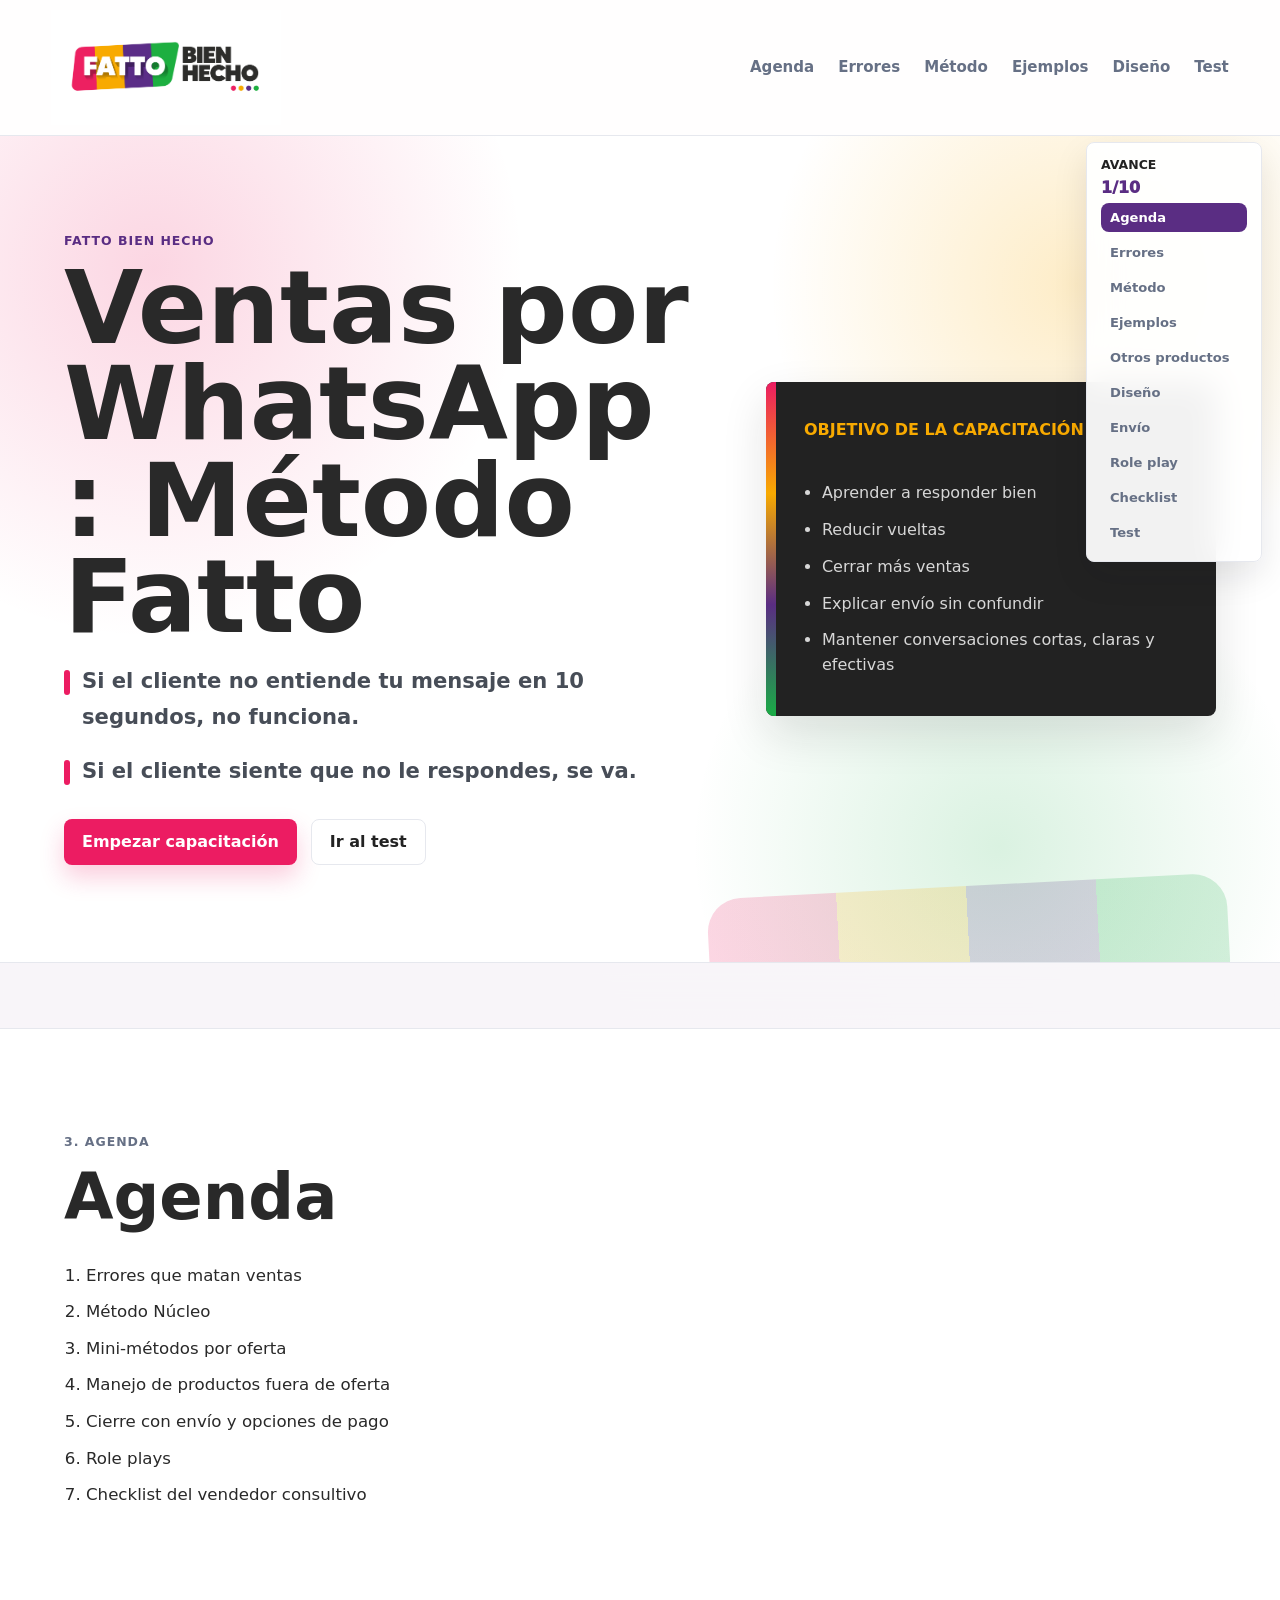
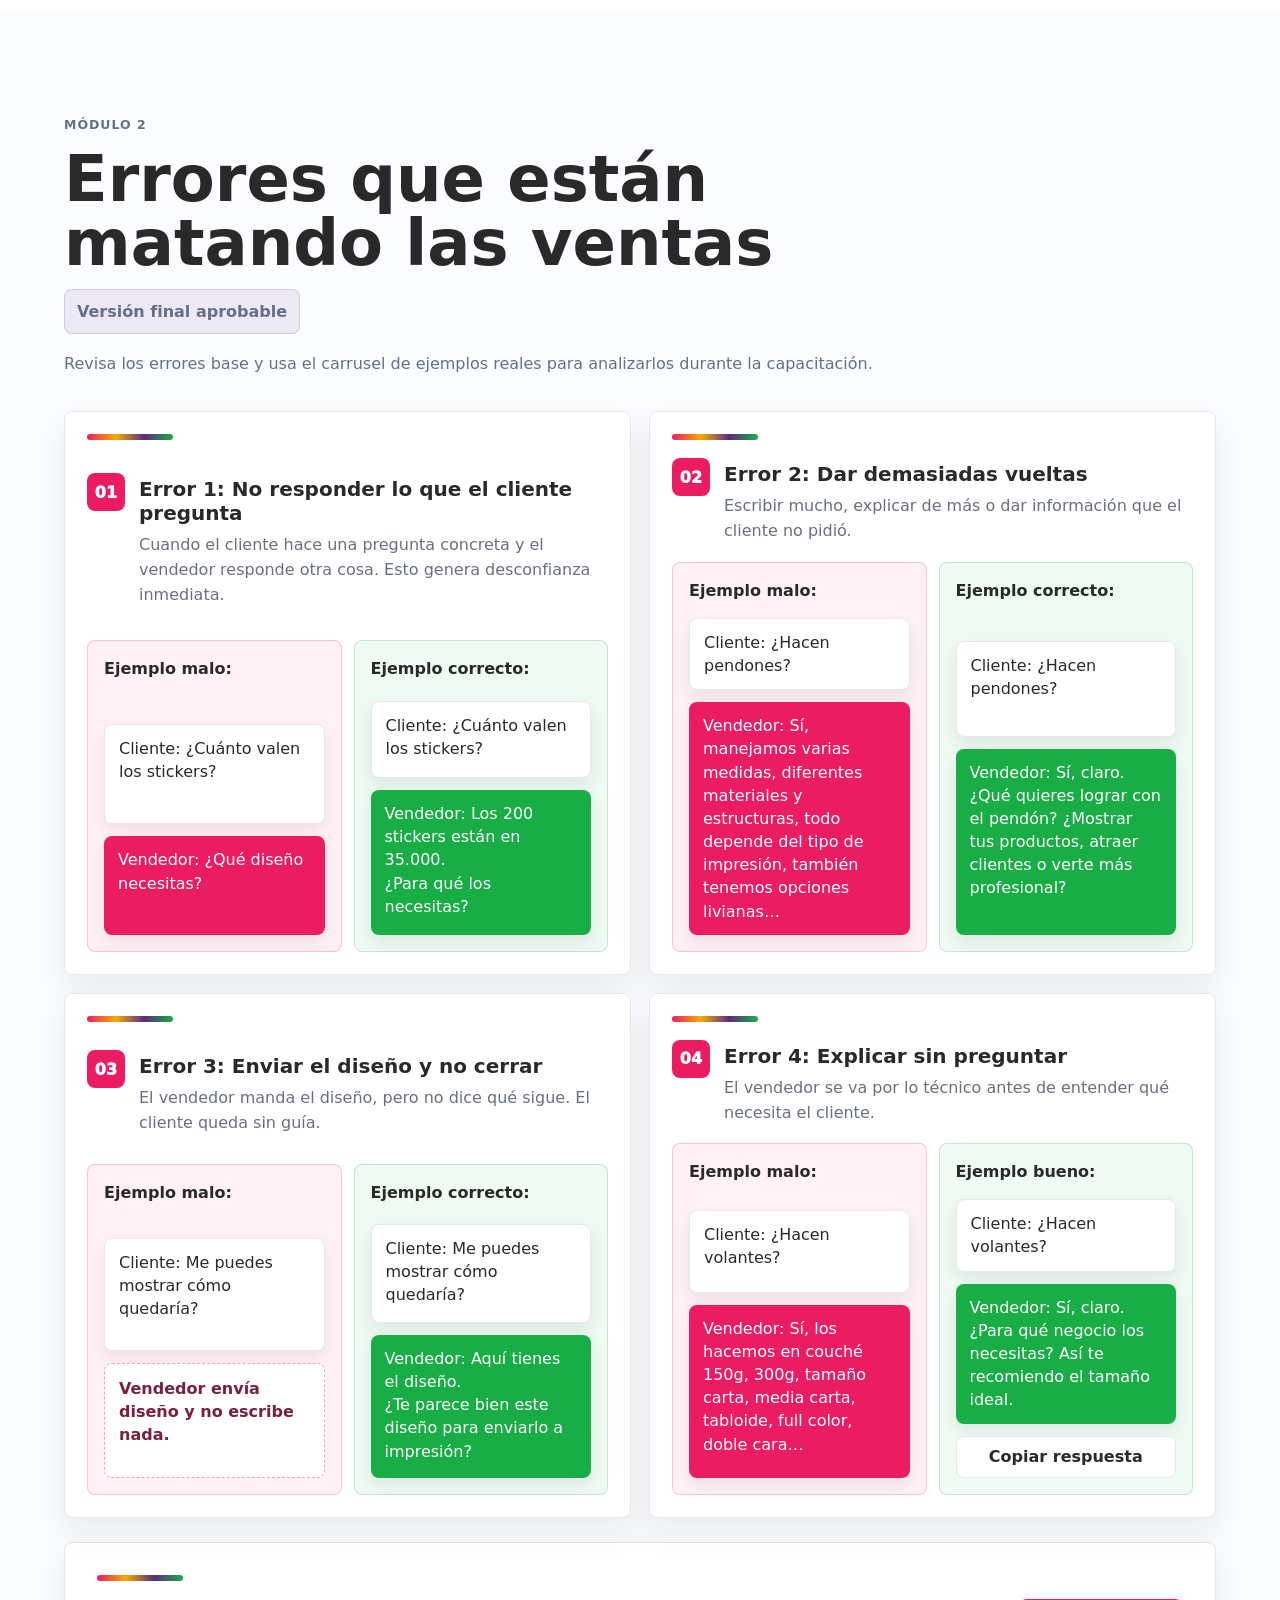
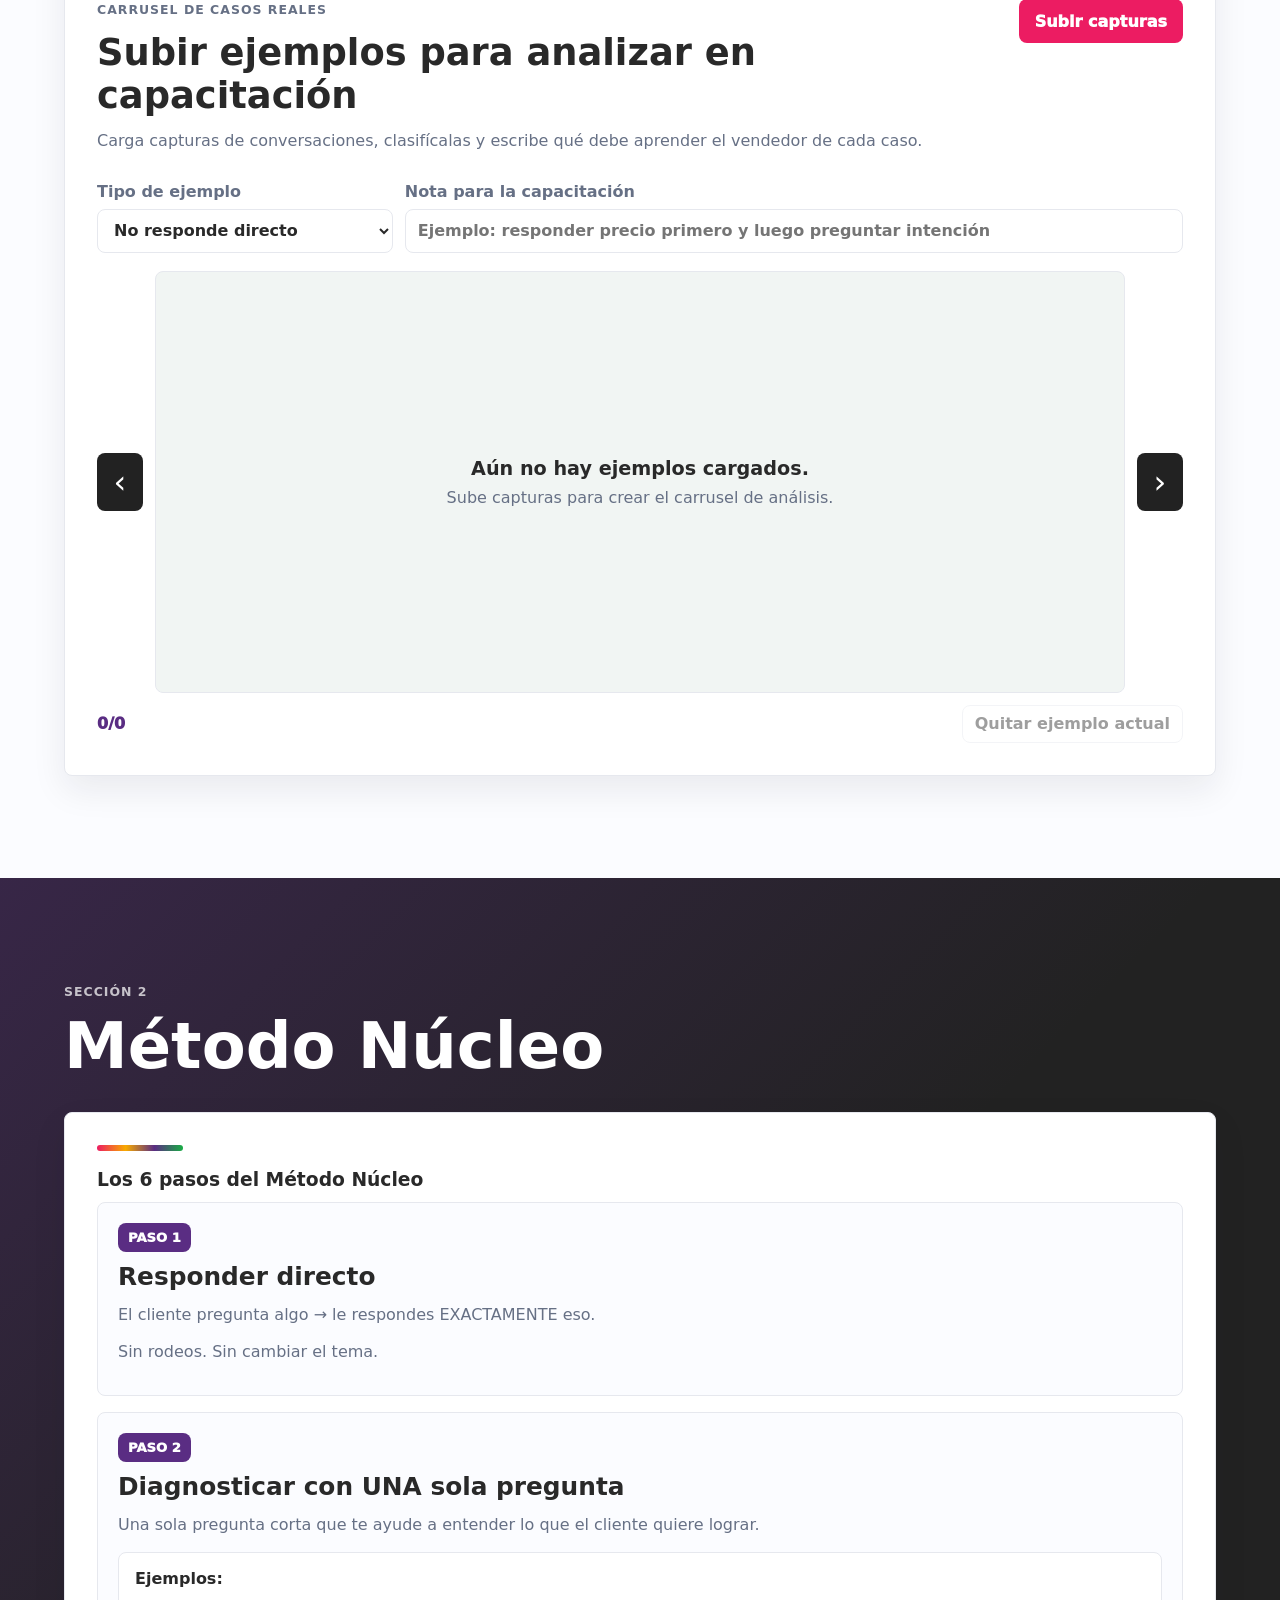
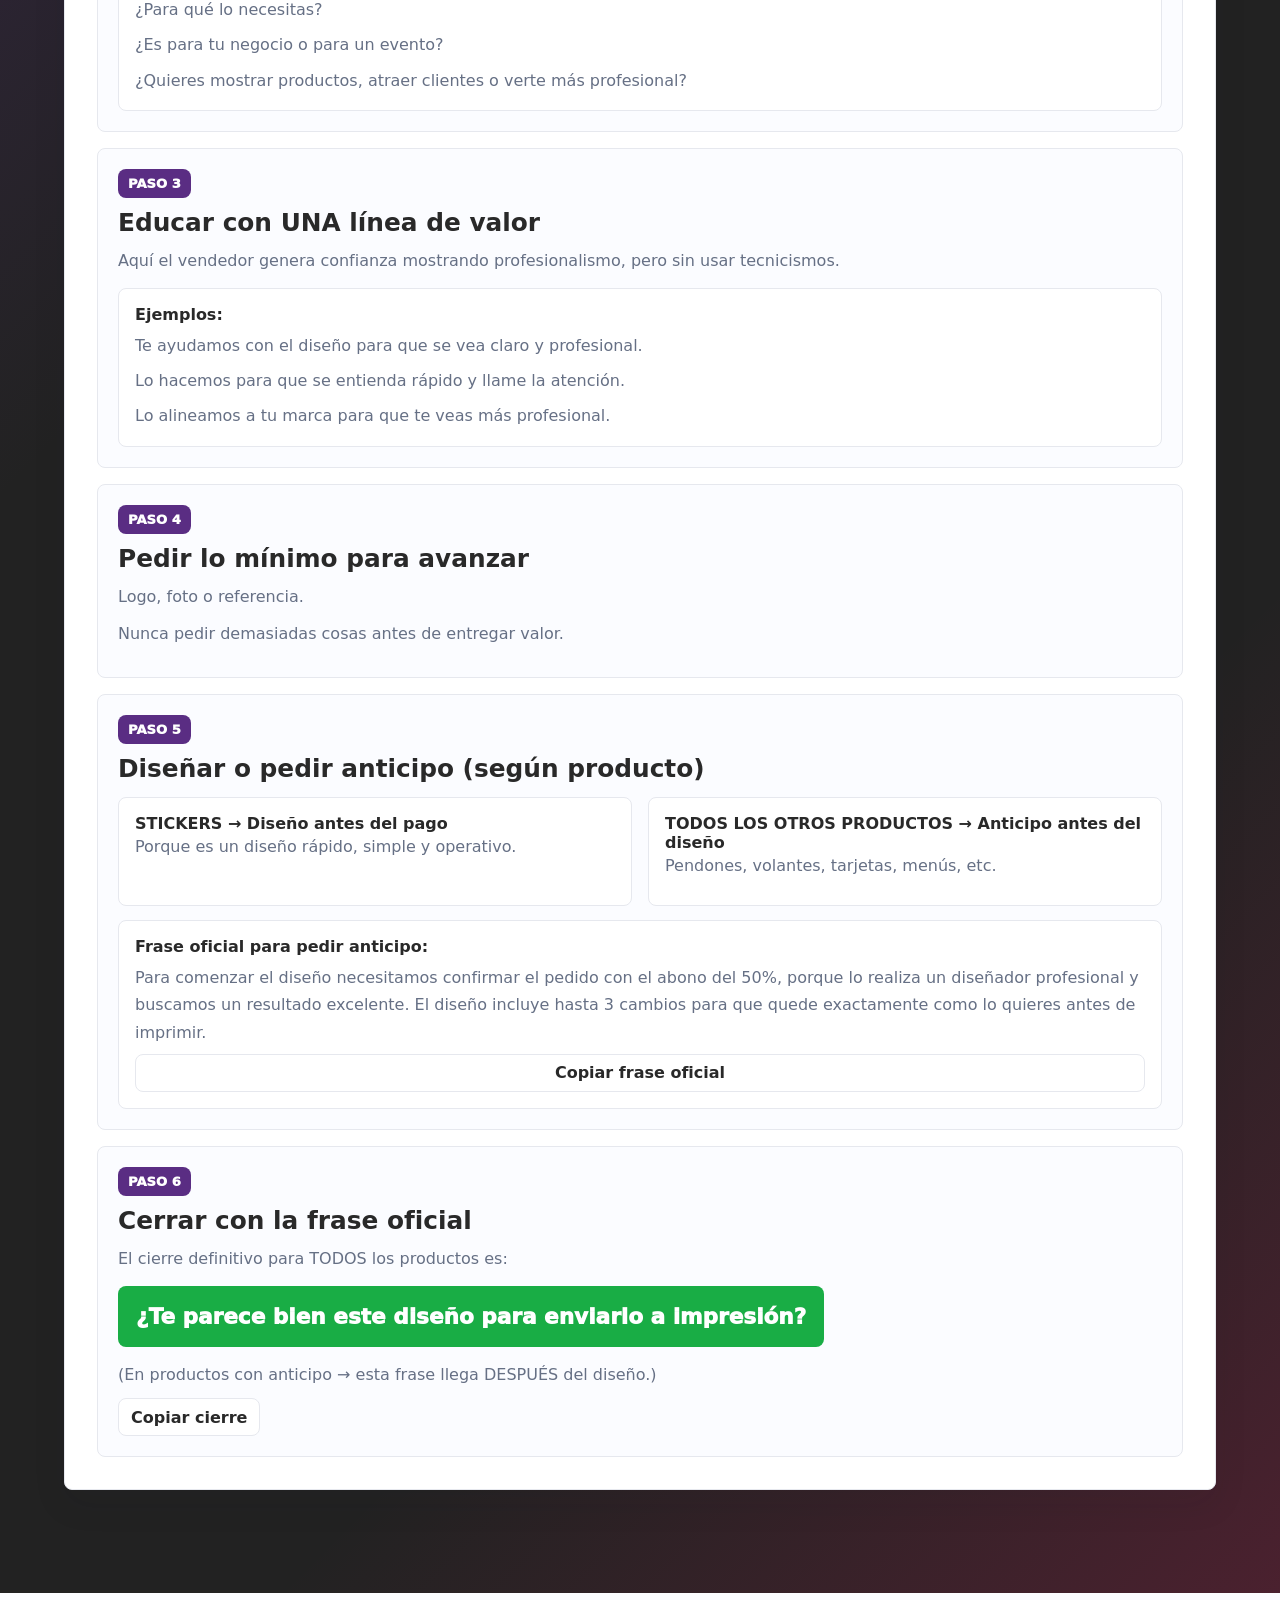
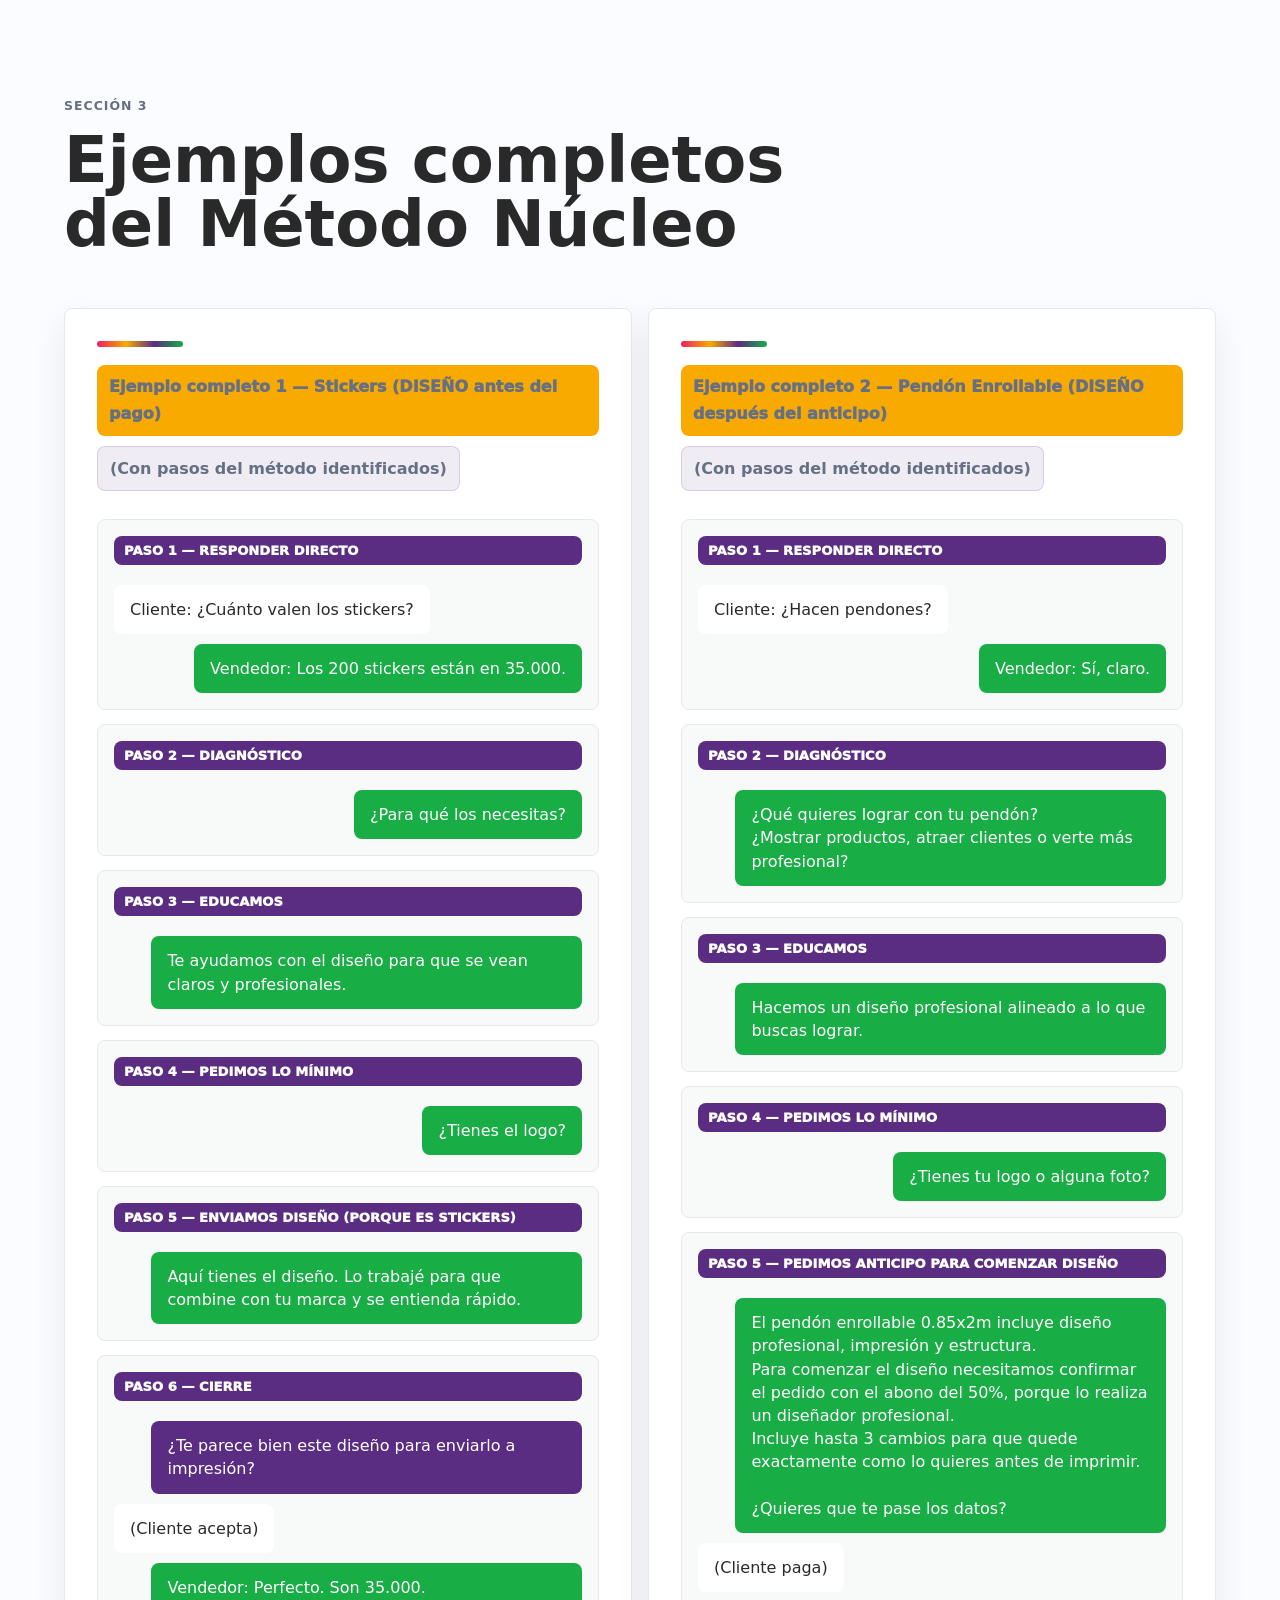
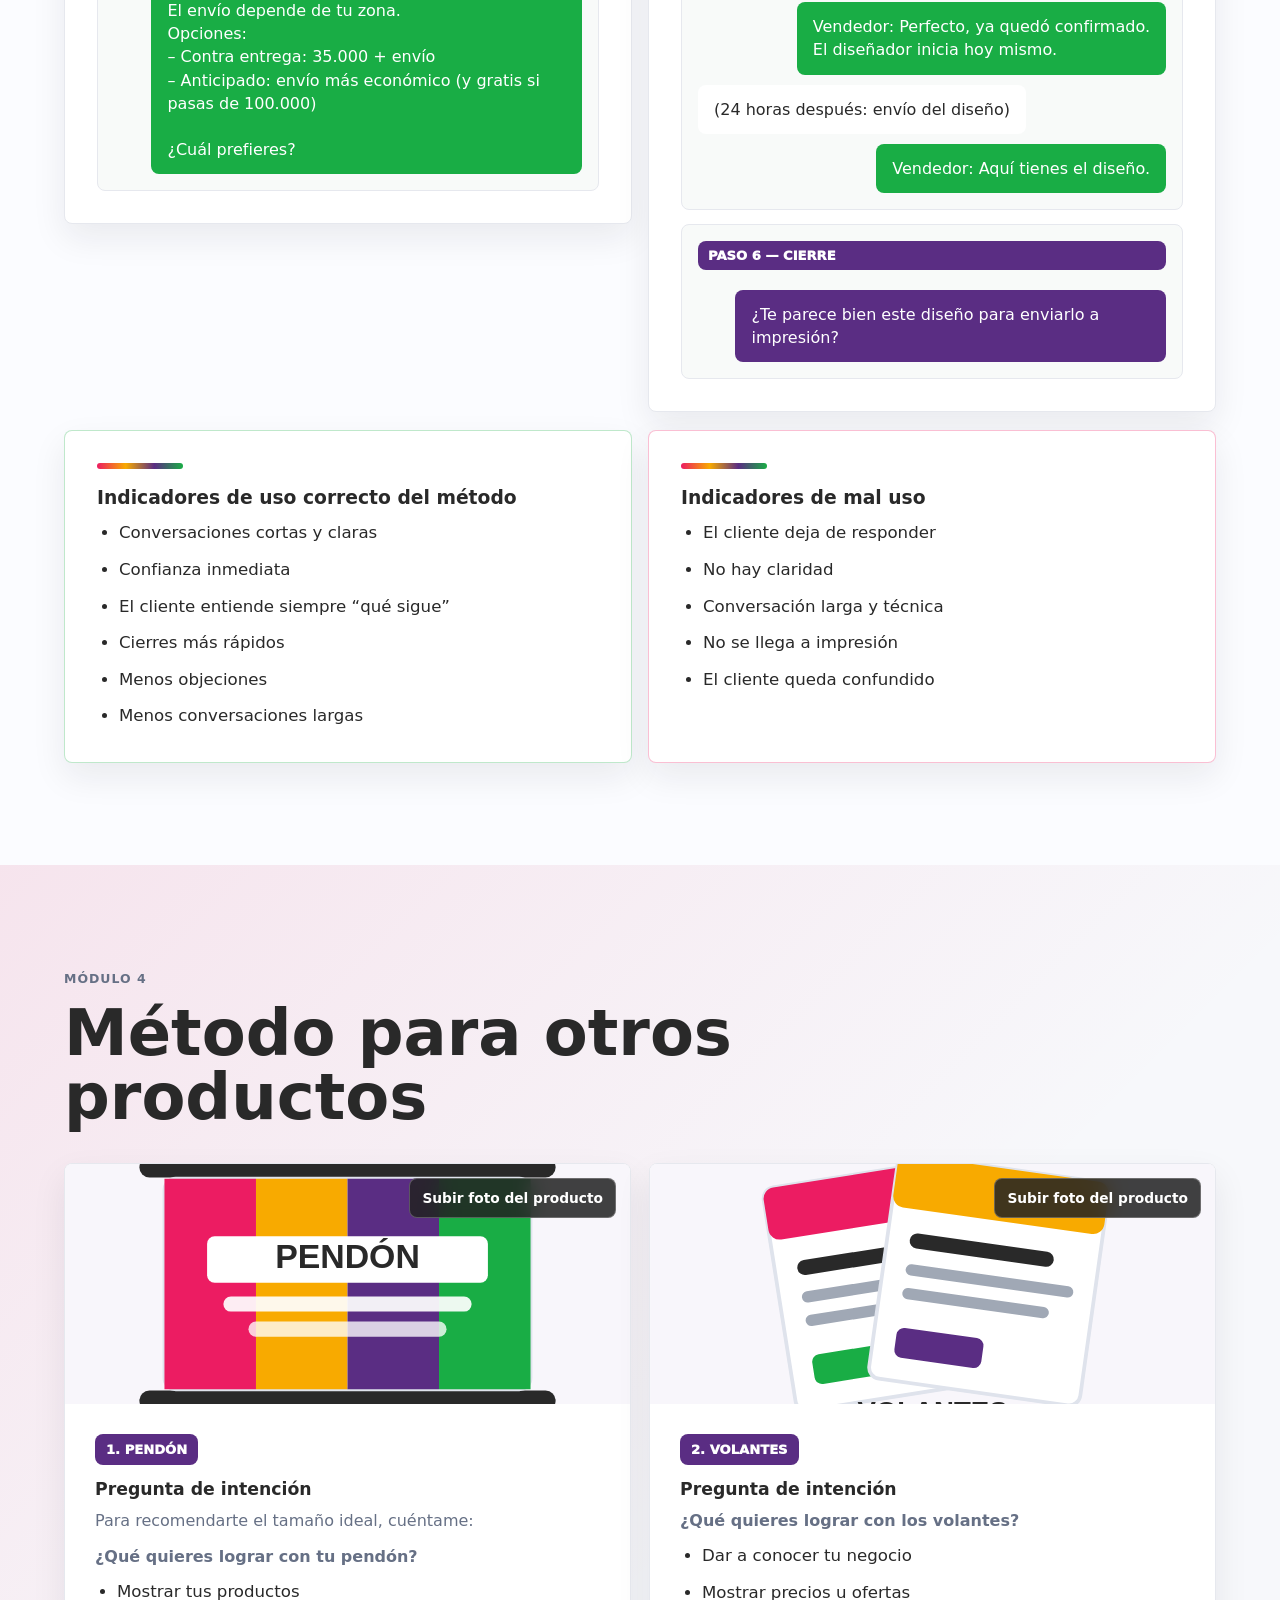
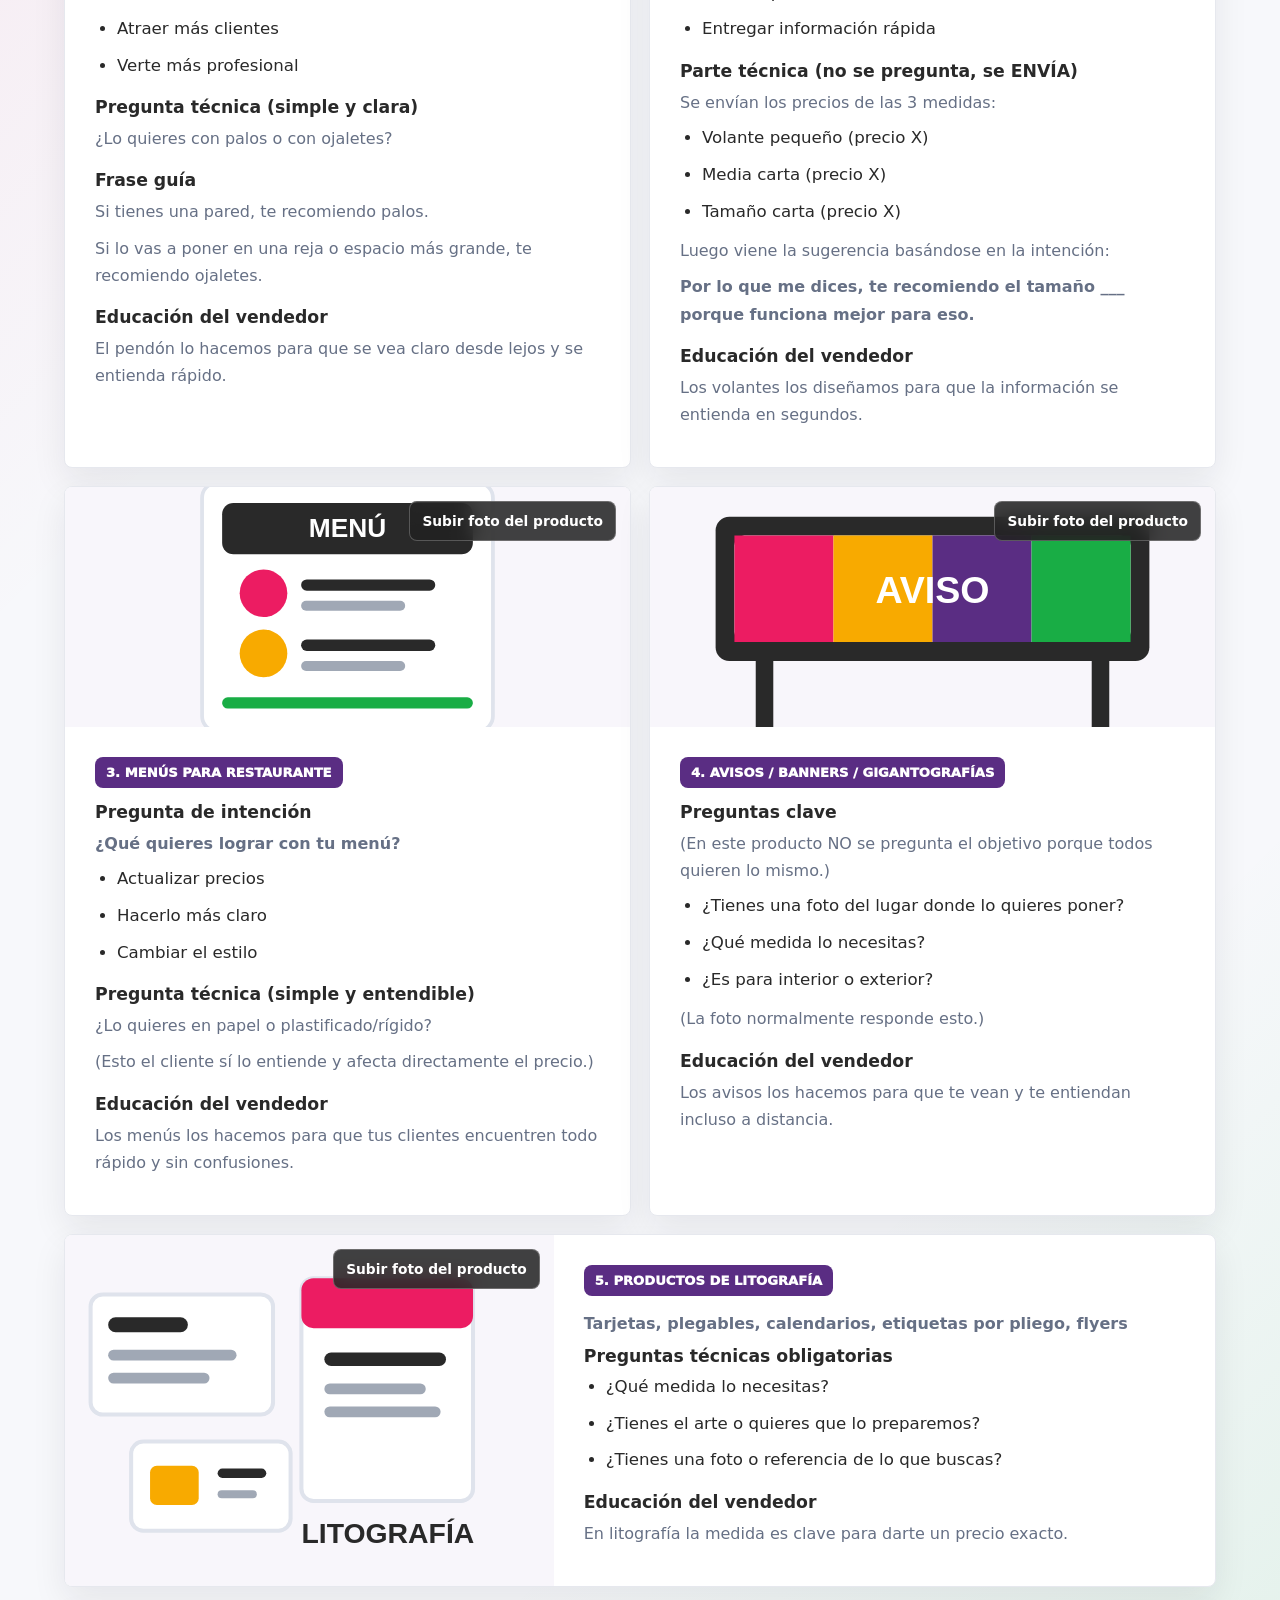
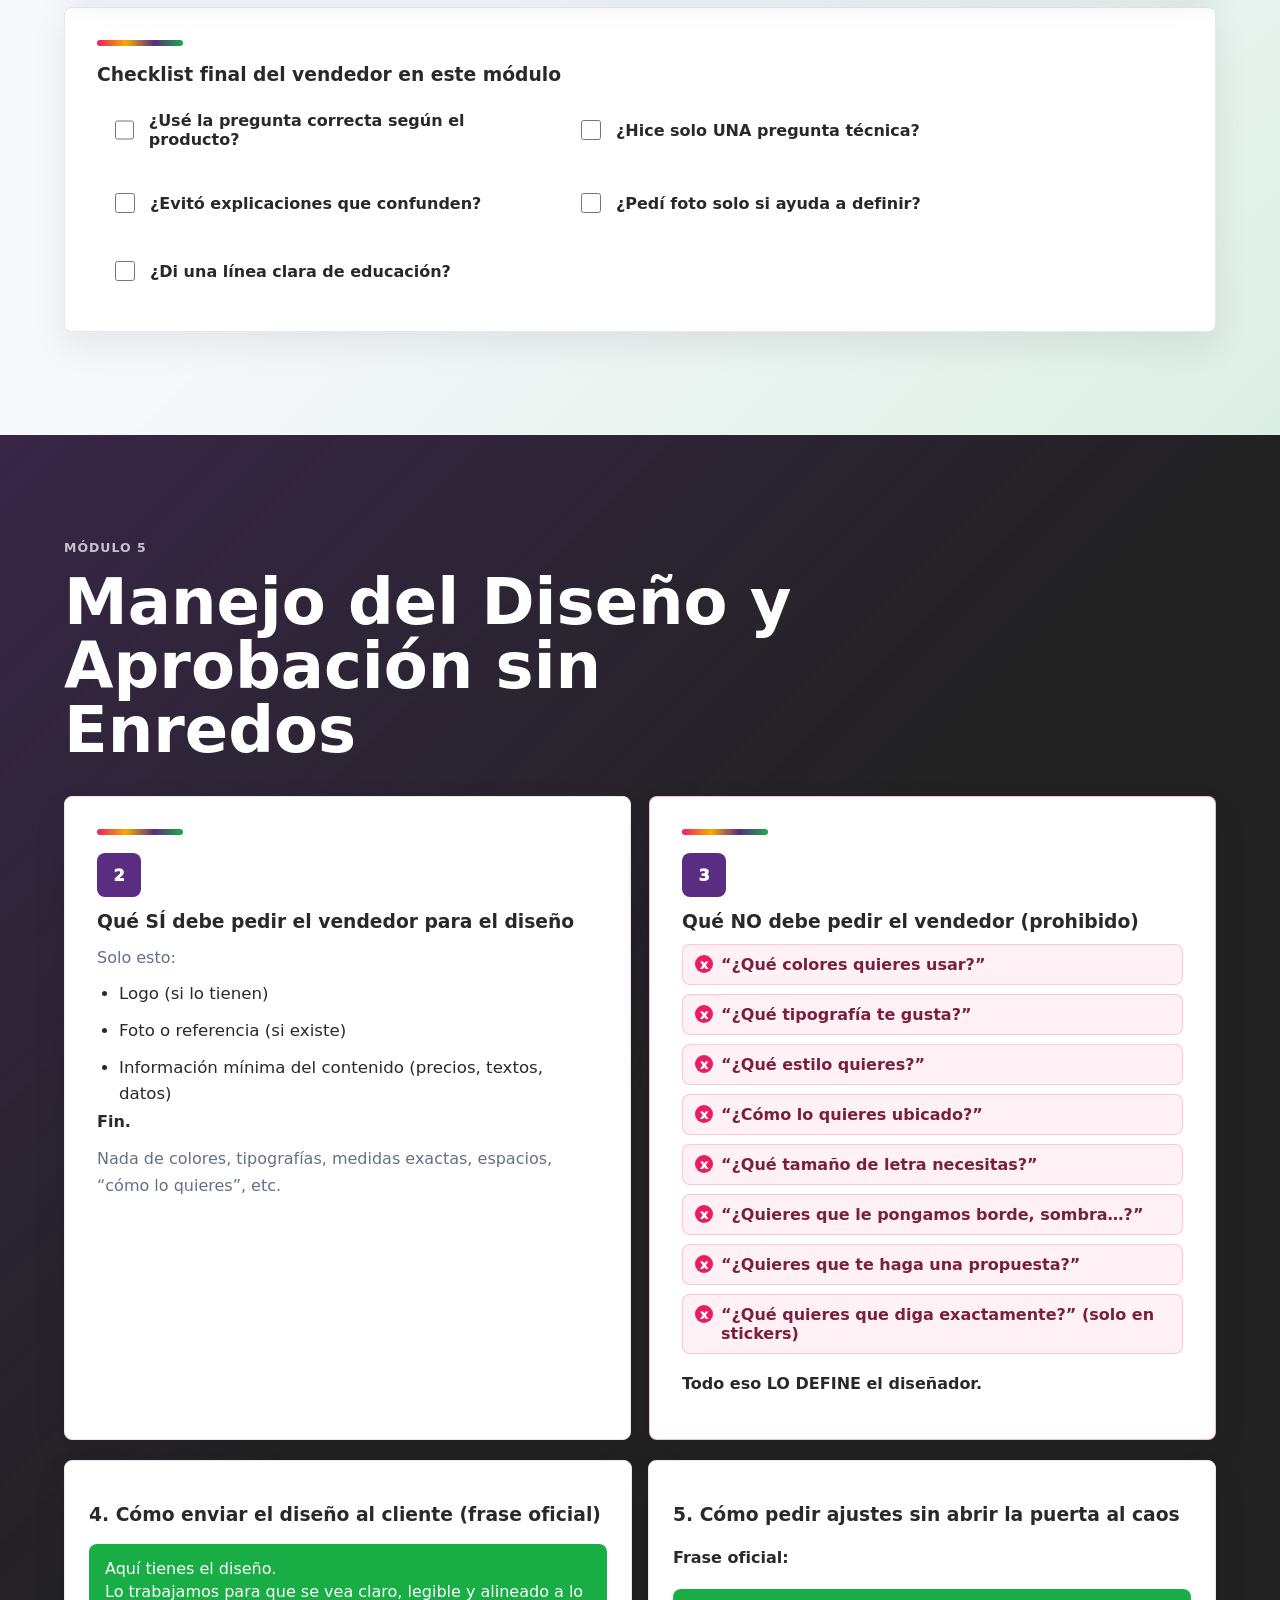
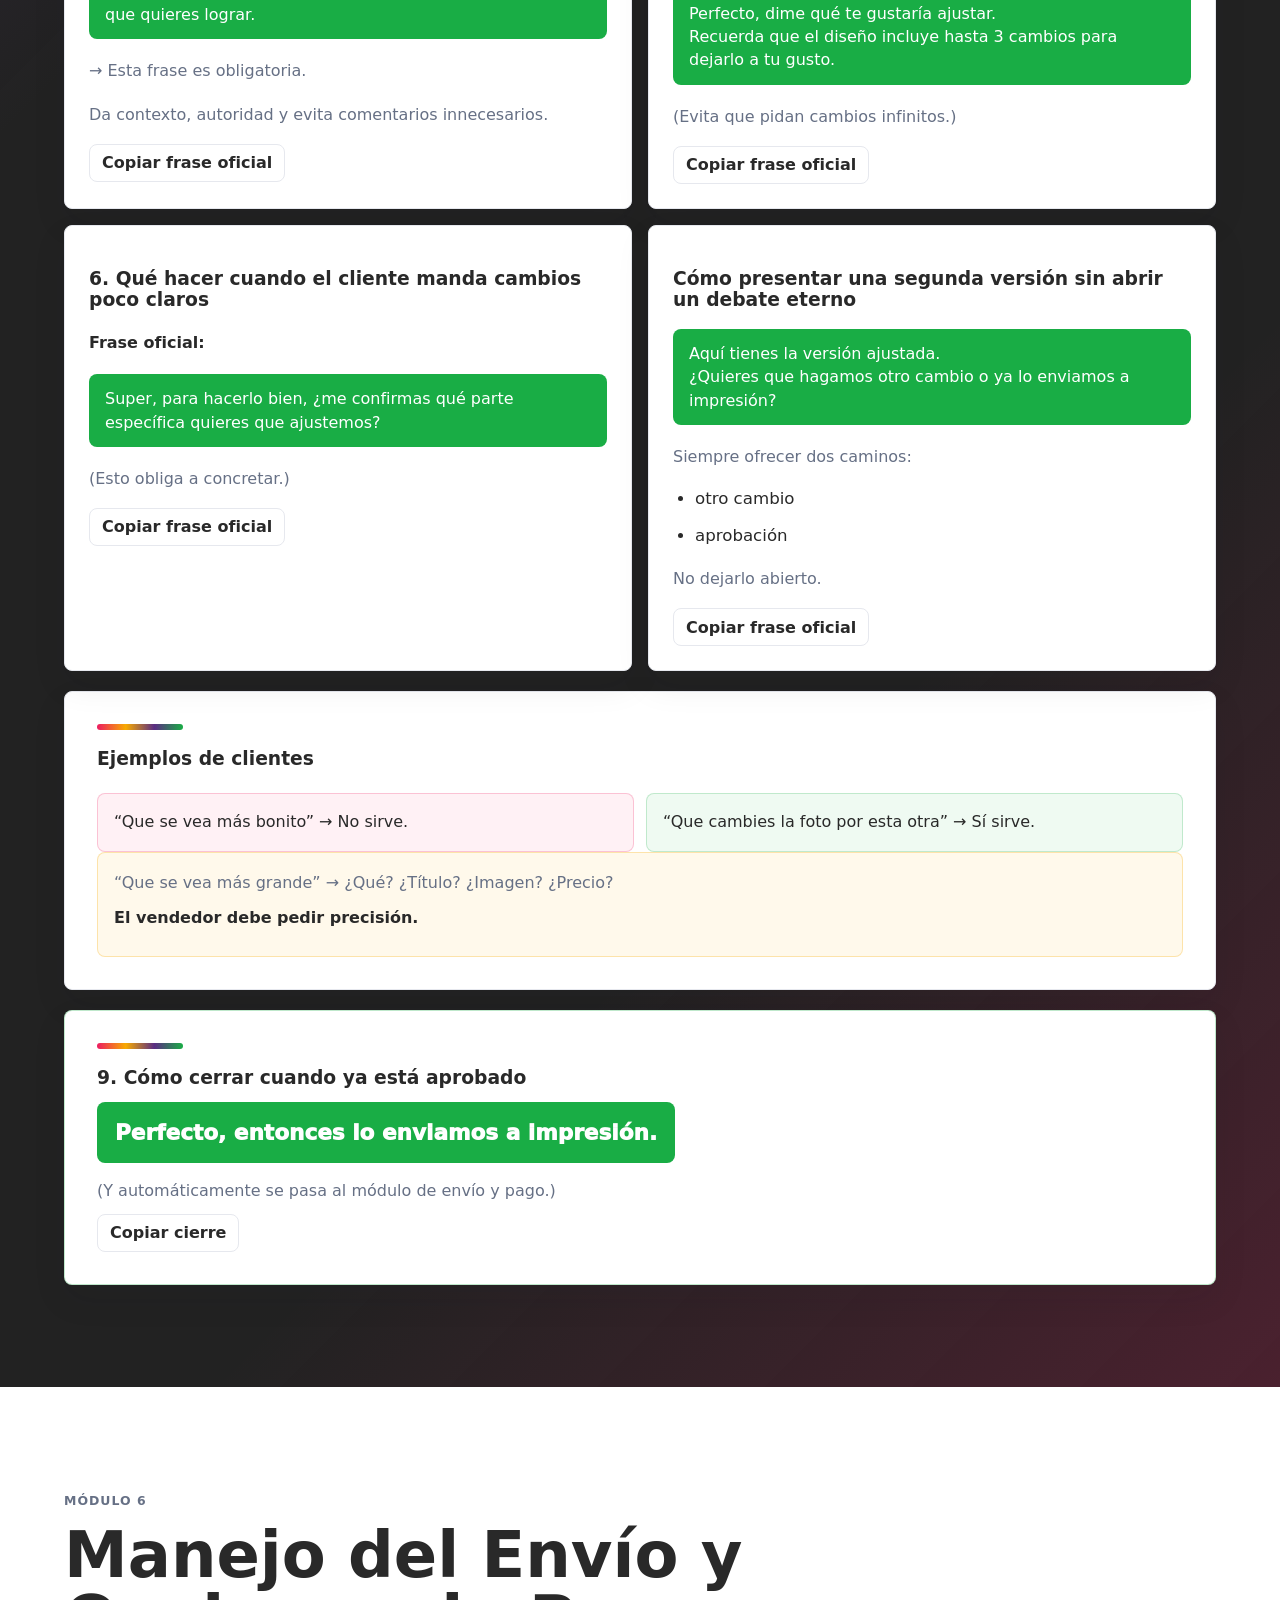
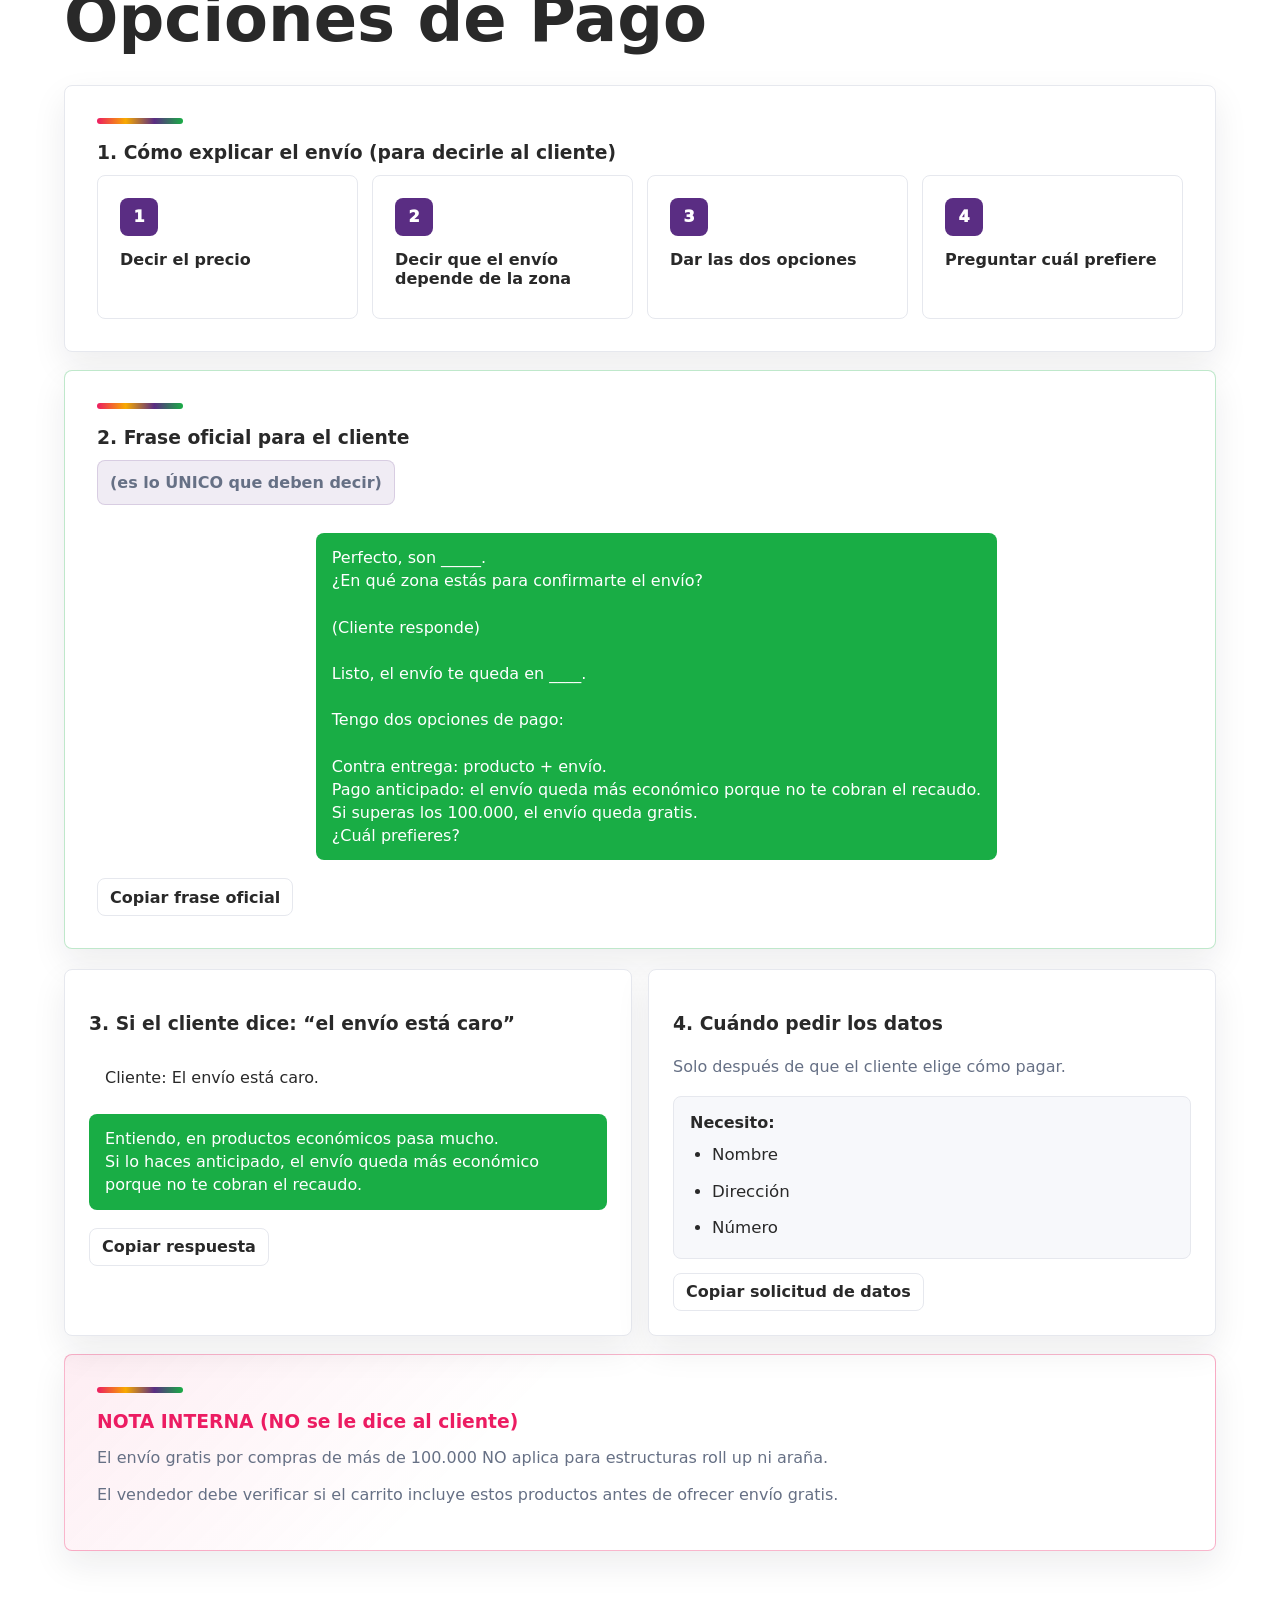
==== commit 5fac4fef: "Mejorar capacitacion interactiva" ====
--- a/index.html
+++ b/index.html
@@ -59,6 +59,21 @@
         <button class="agenda-pill" data-target="test">Test</button>
       </section>
 
+      <aside class="module-map" aria-label="Avance de la capacitación">
+        <strong>Avance</strong>
+        <span id="moduleProgress">1/10</span>
+        <a class="module-link active" href="#agenda">Agenda</a>
+        <a class="module-link" href="#errores">Errores</a>
+        <a class="module-link" href="#metodo">Método</a>
+        <a class="module-link" href="#ofertas">Ejemplos</a>
+        <a class="module-link" href="#fuera-oferta">Otros productos</a>
+        <a class="module-link" href="#diseno">Diseño</a>
+        <a class="module-link" href="#envio">Envío</a>
+        <a class="module-link" href="#role-plays">Role play</a>
+        <a class="module-link" href="#checklist">Checklist</a>
+        <a class="module-link" href="#test">Test</a>
+      </aside>
+
       <section class="section" id="agenda">
         <div class="section-heading">
           <p class="eyebrow">3. Agenda</p>
@@ -81,8 +96,8 @@
           <h2>Errores que están matando las ventas</h2>
           <p class="module-note">Versión final aprobable</p>
           <p>
-            En cada error puedes subir imágenes de ejemplos reales para trabajarlas durante la
-            capacitación.
+            Revisa los errores base y usa el carrusel de ejemplos reales para analizarlos durante
+            la capacitación.
           </p>
         </div>
 
@@ -113,13 +128,6 @@
                 </div>
               </div>
             </div>
-            <div class="upload-box">
-              <label>
-                Subir imágenes de ejemplos reales
-                <input type="file" accept="image/*" multiple />
-              </label>
-              <div class="preview-grid" aria-live="polite"></div>
-            </div>
           </article>
 
           <article class="error-card" data-error-id="error2">
@@ -148,13 +156,6 @@
                   verte más profesional?
                 </div>
               </div>
-            </div>
-            <div class="upload-box">
-              <label>
-                Subir imágenes de ejemplos reales
-                <input type="file" accept="image/*" multiple />
-              </label>
-              <div class="preview-grid" aria-live="polite"></div>
             </div>
           </article>
 
@@ -183,13 +184,6 @@
                 </div>
               </div>
             </div>
-            <div class="upload-box">
-              <label>
-                Subir imágenes de ejemplos reales
-                <input type="file" accept="image/*" multiple />
-              </label>
-              <div class="preview-grid" aria-live="polite"></div>
-            </div>
           </article>
 
           <article class="error-card" data-error-id="error4">
@@ -226,15 +220,66 @@
                 </button>
               </div>
             </div>
-            <div class="upload-box">
-              <label>
-                Subir imágenes de ejemplos reales
-                <input type="file" accept="image/*" multiple />
-              </label>
-              <div class="preview-grid" aria-live="polite"></div>
-            </div>
-          </article>
-        </div>
+          </article>
+        </div>
+
+        <article class="content-card example-lab" id="exampleLab">
+          <div class="lab-header">
+            <div>
+              <p class="eyebrow">Carrusel de casos reales</p>
+              <h3>Subir ejemplos para analizar en capacitación</h3>
+              <p>
+                Carga capturas de conversaciones, clasifícalas y escribe qué debe aprender el
+                vendedor de cada caso.
+              </p>
+            </div>
+            <label class="example-upload">
+              Subir capturas
+              <input id="exampleImages" type="file" accept="image/*" multiple />
+            </label>
+          </div>
+
+          <div class="lab-form">
+            <label>
+              Tipo de ejemplo
+              <select id="exampleType">
+                <option value="No responde directo">No responde directo</option>
+                <option value="Da demasiadas vueltas">Da demasiadas vueltas</option>
+                <option value="No cierra diseño">No cierra diseño</option>
+                <option value="Explica sin preguntar">Explica sin preguntar</option>
+                <option value="Envío y pago">Envío y pago</option>
+                <option value="Buen ejemplo">Buen ejemplo</option>
+              </select>
+            </label>
+            <label>
+              Nota para la capacitación
+              <input
+                id="exampleNote"
+                type="text"
+                placeholder="Ejemplo: responder precio primero y luego preguntar intención"
+              />
+            </label>
+          </div>
+
+          <div class="carousel-shell" aria-live="polite">
+            <button class="carousel-control" id="prevExample" type="button" aria-label="Ejemplo anterior">
+              ‹
+            </button>
+            <figure class="example-slide" id="exampleSlide">
+              <div class="empty-slide">
+                <strong>Aún no hay ejemplos cargados.</strong>
+                <span>Sube capturas para crear el carrusel de análisis.</span>
+              </div>
+            </figure>
+            <button class="carousel-control" id="nextExample" type="button" aria-label="Ejemplo siguiente">
+              ›
+            </button>
+          </div>
+          <div class="carousel-footer">
+            <span id="exampleCounter">0/0</span>
+            <button class="copy-button" id="removeExample" type="button">Quitar ejemplo actual</button>
+          </div>
+        </article>
       </section>
 
       <section class="section dark" id="metodo">
@@ -896,7 +941,7 @@
               <span></span>
               <strong>Cliente FATTO</strong>
             </div>
-            <div class="client-message" id="clientMessage"></div>
+            <div class="chat-thread" id="chatThread"></div>
           </div>
 
           <div class="answer-options" id="answerOptions"></div>
@@ -938,6 +983,14 @@
         </div>
 
         <form class="quiz" id="sellerTest">
+          <fieldset class="seller-info">
+            <legend>Datos del vendedor</legend>
+            <label>
+              Nombre
+              <input name="sellerName" type="text" placeholder="Nombre del vendedor" />
+            </label>
+          </fieldset>
+
           <fieldset>
             <legend>1. Si el cliente pregunta “¿Cuánto valen los stickers?”, ¿qué se debe hacer primero?</legend>
             <label><input type="radio" name="q1" value="0" /> Preguntar qué diseño necesita.</label>
@@ -1018,6 +1071,7 @@
           </fieldset>
 
           <button class="button primary" type="submit">Calificar test</button>
+          <button class="button ghost" id="resetTest" type="button">Repetir test</button>
           <div class="quiz-result" id="quizResult" aria-live="polite"></div>
         </form>
       </section>
--- a/styles.css
+++ b/styles.css
@@ -30,6 +30,11 @@
 
 button,
 input {
+  font: inherit;
+}
+
+select,
+textarea {
   font: inherit;
 }
 
@@ -220,6 +225,47 @@
   border-block: 1px solid var(--line);
 }
 
+.module-map {
+  position: fixed;
+  right: 18px;
+  top: 142px;
+  z-index: 20;
+  display: grid;
+  gap: 6px;
+  width: 176px;
+  padding: 14px;
+  background: rgba(255, 255, 255, 0.94);
+  border: 1px solid var(--line);
+  border-radius: 8px;
+  box-shadow: 0 14px 34px rgba(20, 24, 32, 0.1);
+  backdrop-filter: blur(16px);
+}
+
+.module-map strong {
+  color: var(--dark);
+  font-size: 0.78rem;
+  text-transform: uppercase;
+}
+
+.module-map span {
+  color: var(--purple);
+  font-weight: 950;
+}
+
+.module-link {
+  padding: 7px 9px;
+  color: var(--muted);
+  border-radius: 8px;
+  font-size: 0.82rem;
+  font-weight: 850;
+}
+
+.module-link.active,
+.module-link:hover {
+  color: #fff;
+  background: var(--purple);
+}
+
 .agenda-pill,
 .offer-tab,
 .step,
@@ -743,6 +789,157 @@
   font-weight: 900;
 }
 
+.example-lab {
+  margin-top: 24px;
+  overflow: hidden;
+}
+
+.lab-header {
+  display: flex;
+  align-items: flex-start;
+  justify-content: space-between;
+  gap: 18px;
+}
+
+.lab-header h3 {
+  margin: 0 0 10px;
+  font-size: clamp(1.45rem, 3vw, 2.3rem);
+}
+
+.example-upload {
+  position: relative;
+  display: inline-flex;
+  align-items: center;
+  justify-content: center;
+  flex: 0 0 auto;
+  min-height: 44px;
+  padding: 12px 16px;
+  color: #fff;
+  background: var(--pink);
+  border-radius: 8px;
+  cursor: pointer;
+  font-weight: 950;
+}
+
+.example-upload input {
+  position: absolute;
+  width: 1px;
+  height: 1px;
+  opacity: 0;
+  pointer-events: none;
+}
+
+.lab-form {
+  display: grid;
+  grid-template-columns: minmax(190px, 0.38fr) minmax(0, 1fr);
+  gap: 12px;
+  margin: 18px 0;
+}
+
+.lab-form label,
+.seller-info label {
+  display: grid;
+  gap: 8px;
+  color: var(--muted);
+  font-weight: 850;
+}
+
+.lab-form select,
+.lab-form input,
+.seller-info input {
+  width: 100%;
+  min-height: 44px;
+  padding: 10px 12px;
+  color: var(--ink);
+  background: #fff;
+  border: 1px solid var(--line);
+  border-radius: 8px;
+}
+
+.carousel-shell {
+  display: grid;
+  grid-template-columns: 46px minmax(0, 1fr) 46px;
+  gap: 12px;
+  align-items: center;
+}
+
+.carousel-control {
+  display: grid;
+  place-items: center;
+  width: 46px;
+  height: 58px;
+  color: #fff;
+  background: var(--dark);
+  border: 0;
+  border-radius: 8px;
+  cursor: pointer;
+  font-size: 2rem;
+  line-height: 1;
+}
+
+.example-slide {
+  min-height: 420px;
+  margin: 0;
+  overflow: hidden;
+  background: #f1f5f3;
+  border: 1px solid var(--line);
+  border-radius: 8px;
+}
+
+.example-slide img {
+  display: block;
+  width: 100%;
+  max-height: 540px;
+  object-fit: contain;
+  background: #e9f2eb;
+}
+
+.example-slide figcaption {
+  display: grid;
+  gap: 6px;
+  padding: 14px 16px;
+  background: #fff;
+}
+
+.example-slide figcaption strong {
+  color: var(--pink);
+}
+
+.example-slide figcaption span,
+.example-slide figcaption small {
+  color: var(--muted);
+  line-height: 1.45;
+}
+
+.empty-slide {
+  display: grid;
+  place-items: center;
+  align-content: center;
+  gap: 8px;
+  min-height: 420px;
+  padding: 24px;
+  color: var(--muted);
+  text-align: center;
+}
+
+.empty-slide strong {
+  color: var(--ink);
+  font-size: 1.2rem;
+}
+
+.carousel-footer {
+  display: flex;
+  align-items: center;
+  justify-content: space-between;
+  gap: 14px;
+  margin-top: 12px;
+}
+
+.carousel-footer span {
+  color: var(--purple);
+  font-weight: 950;
+}
+
 .callout {
   background: #fff9eb;
   border: 1px solid rgba(248, 170, 0, 0.28);
@@ -1116,6 +1313,16 @@
   box-shadow: 0 10px 30px rgba(20, 24, 32, 0.05);
 }
 
+.quiz fieldset.answered-ok {
+  border-color: rgba(25, 173, 69, 0.42);
+  background: #f6fff8;
+}
+
+.quiz fieldset.answered-bad {
+  border-color: rgba(236, 28, 98, 0.42);
+  background: #fff7fa;
+}
+
 .quiz legend {
   padding: 0 8px;
   font-weight: 900;
@@ -1130,6 +1337,10 @@
   line-height: 1.45;
 }
 
+.quiz .seller-info label {
+  display: grid;
+}
+
 .quiz input[type="radio"] {
   width: 18px;
   height: 18px;
@@ -1147,6 +1358,10 @@
   resize: vertical;
 }
 
+.seller-info input {
+  max-width: 420px;
+}
+
 .quiz-result {
   min-height: 64px;
   padding: 18px;
@@ -1156,6 +1371,13 @@
   border-radius: 8px;
   font-weight: 850;
   line-height: 1.5;
+}
+
+.quiz-result ul {
+  display: grid;
+  gap: 8px;
+  margin: 10px 0 0;
+  padding-left: 20px;
 }
 
 .score {
@@ -1256,6 +1478,18 @@
     grid-template-columns: 1fr;
   }
 
+  .module-map {
+    display: none;
+  }
+
+  .lab-header {
+    flex-direction: column;
+  }
+
+  .lab-form {
+    grid-template-columns: 1fr;
+  }
+
   .hero {
     min-height: auto;
   }
@@ -1294,8 +1528,14 @@
   .comparison,
   .shipping-flow,
   .checklist,
-  .compact-checklist {
+  .compact-checklist,
+  .carousel-shell {
     grid-template-columns: 1fr;
+  }
+
+  .carousel-control {
+    width: 100%;
+    height: 42px;
   }
 
   .hero-actions .button {
@@ -1500,17 +1740,47 @@
   border-radius: 50%;
 }
 
-.client-message {
+.chat-thread {
+  display: grid;
+  align-content: start;
+  gap: 12px;
+  min-height: 300px;
+  max-height: 430px;
+  overflow-y: auto;
+  padding: 20px;
+  background:
+    linear-gradient(rgba(239, 247, 241, 0.92), rgba(239, 247, 241, 0.92)),
+    repeating-linear-gradient(45deg, transparent 0 12px, rgba(255, 255, 255, 0.5) 12px 13px);
+}
+
+.chat-bubble {
+  display: grid;
+  gap: 4px;
   width: fit-content;
-  max-width: min(640px, 90%);
-  margin: 22px;
-  padding: 14px 16px;
+  max-width: min(680px, 88%);
+  padding: 12px 14px;
+  border-radius: 8px;
+  box-shadow: 0 8px 18px rgba(20, 24, 32, 0.08);
+  line-height: 1.45;
+}
+
+.chat-bubble span {
+  font-size: 0.72rem;
+  font-weight: 950;
+  opacity: 0.72;
+  text-transform: uppercase;
+}
+
+.chat-bubble.customer {
+  justify-self: start;
   color: var(--ink);
   background: #fff;
-  border-radius: 8px;
-  font-weight: 780;
-  line-height: 1.45;
-  box-shadow: 0 8px 18px rgba(20, 24, 32, 0.08);
+}
+
+.chat-bubble.seller {
+  justify-self: end;
+  color: #fff;
+  background: var(--green);
 }
 
 .answer-options {
@@ -1548,6 +1818,12 @@
 
 .answer-option:disabled {
   cursor: default;
+}
+
+#nextScenario:disabled,
+.copy-button:disabled {
+  opacity: 0.45;
+  cursor: not-allowed;
 }
 
 .game-feedback {
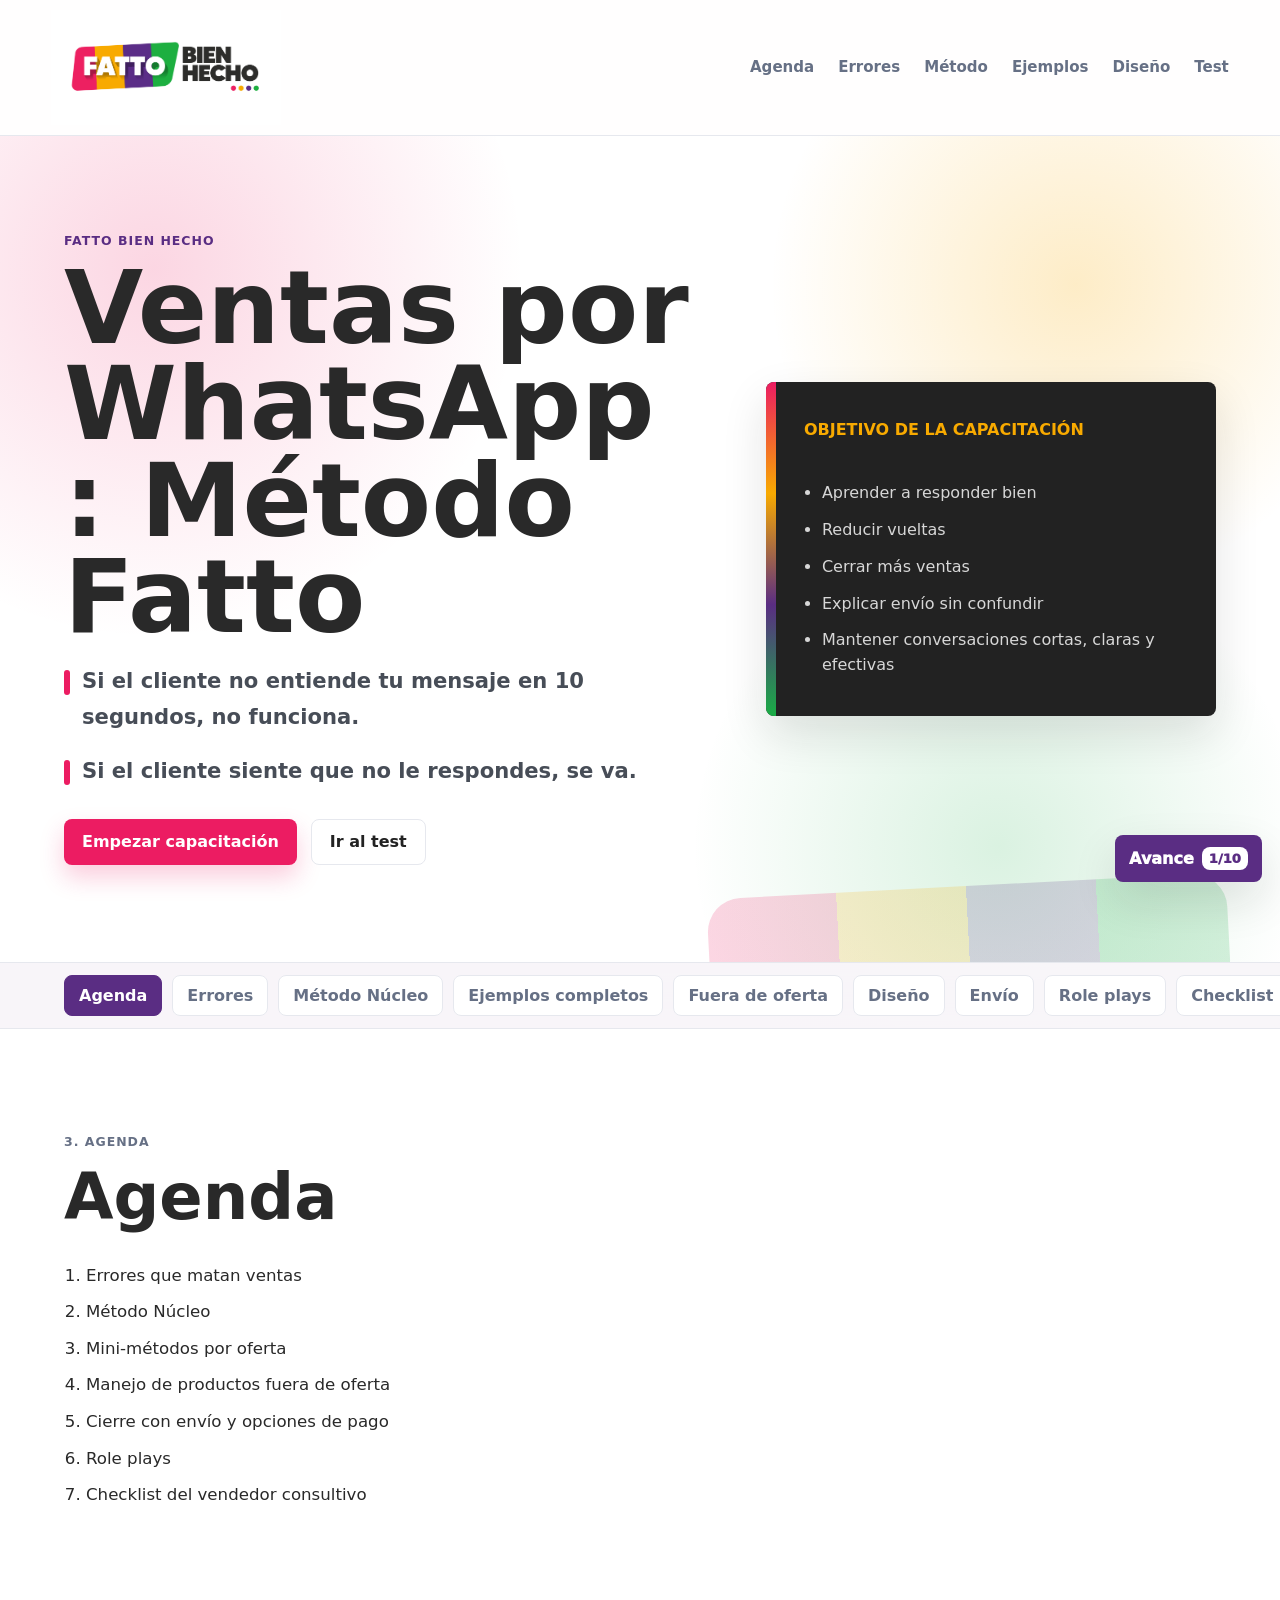
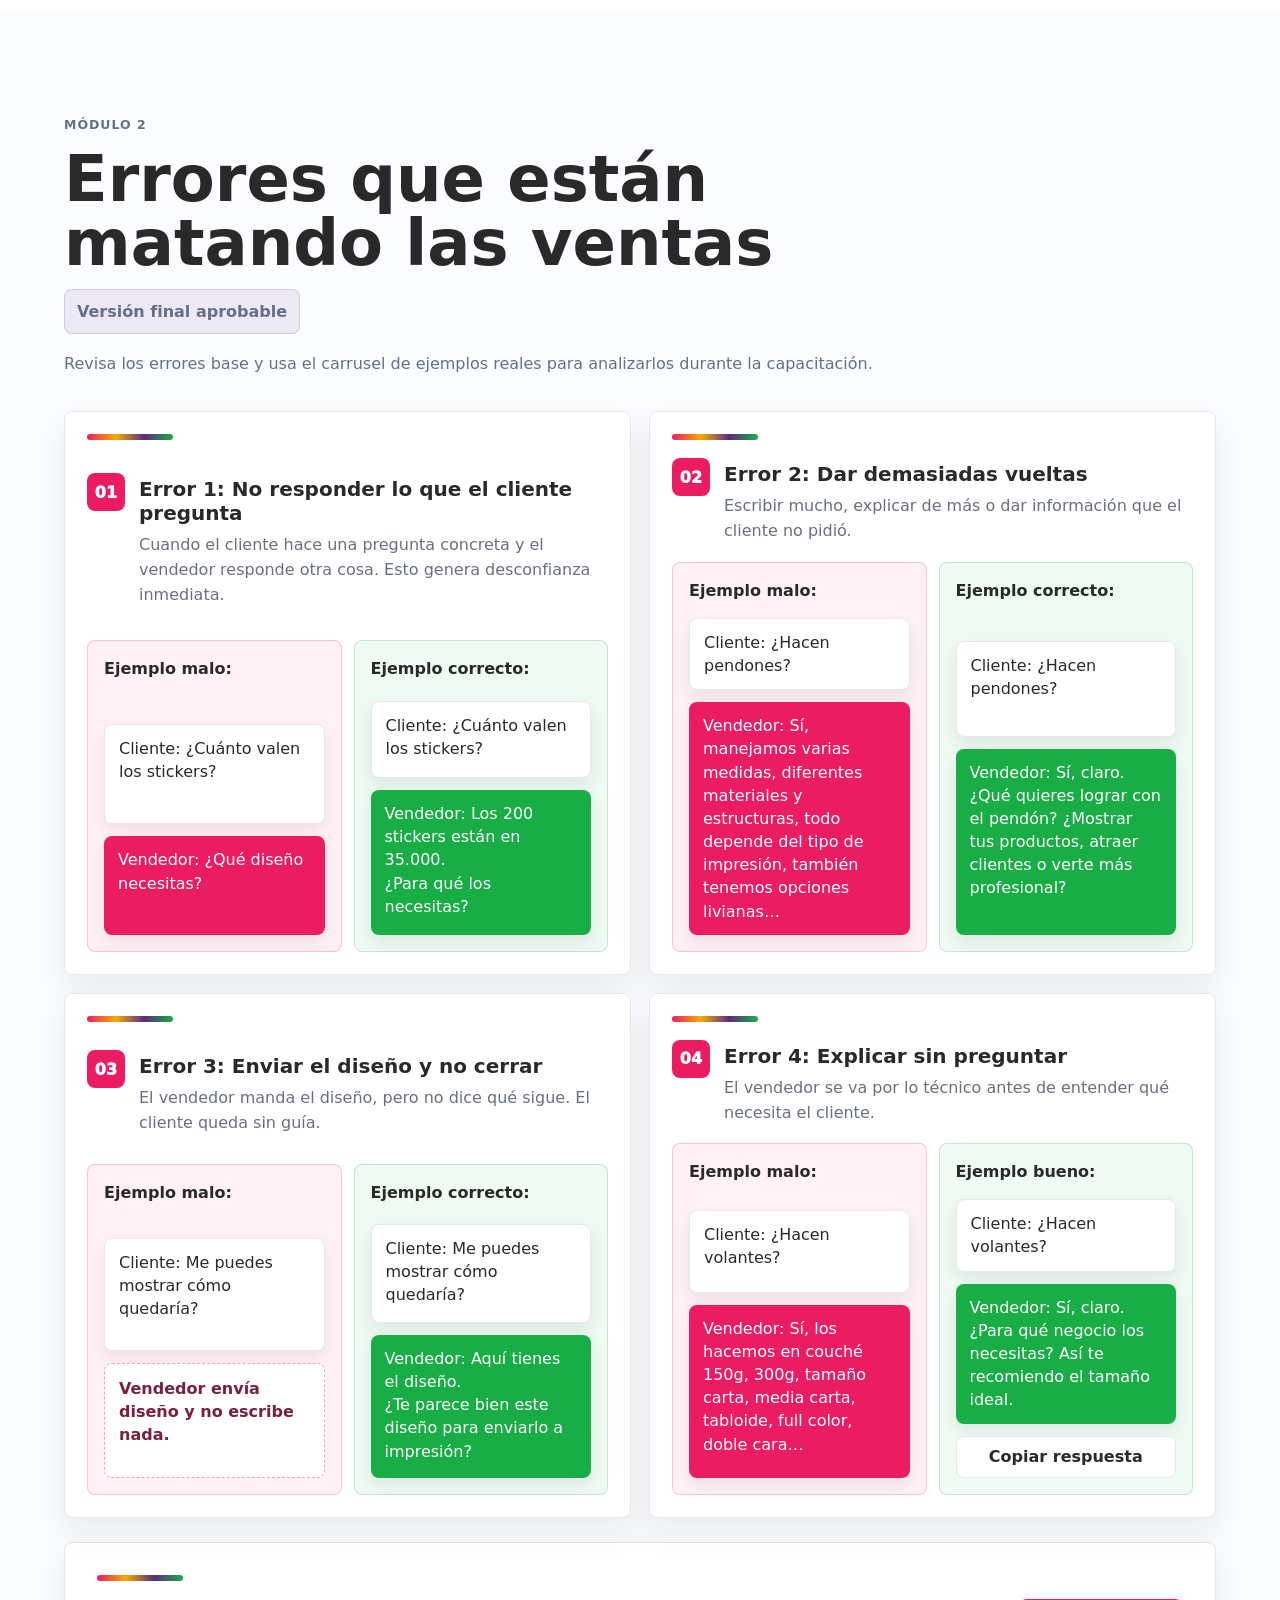
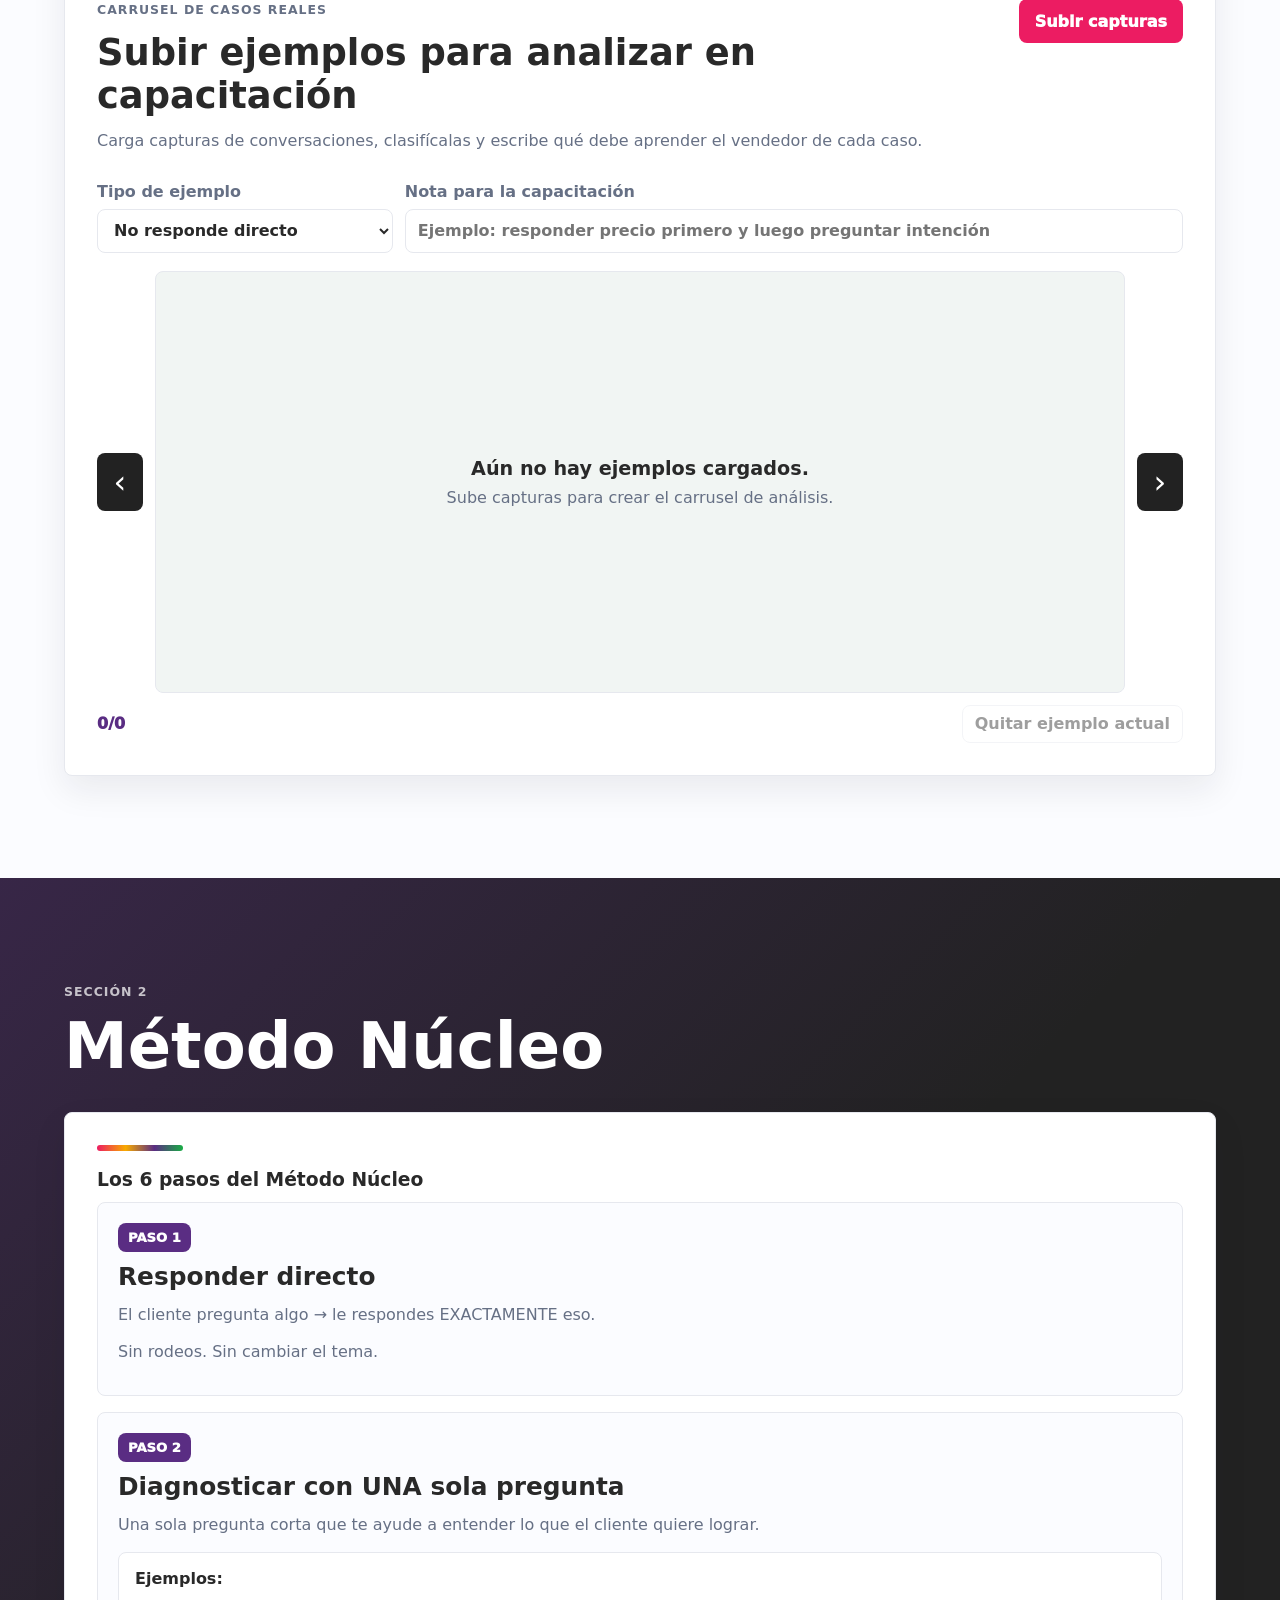
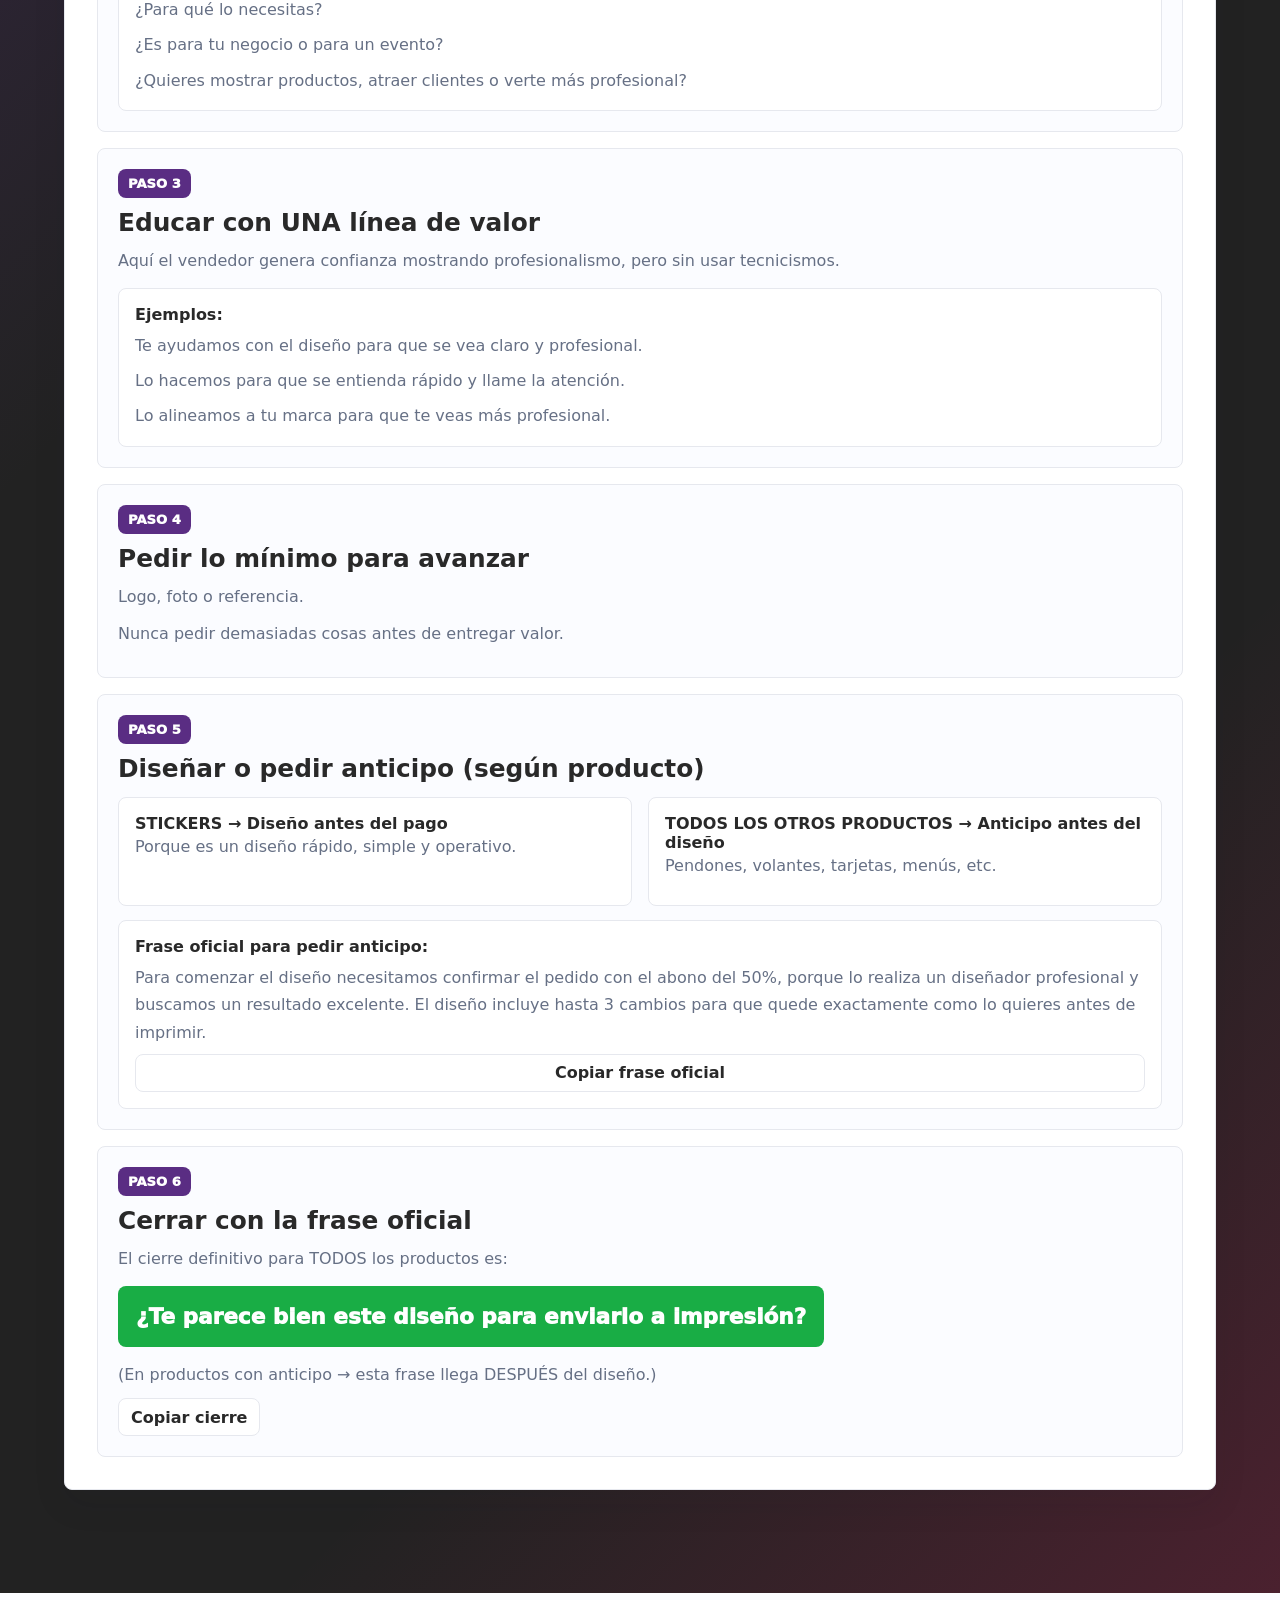
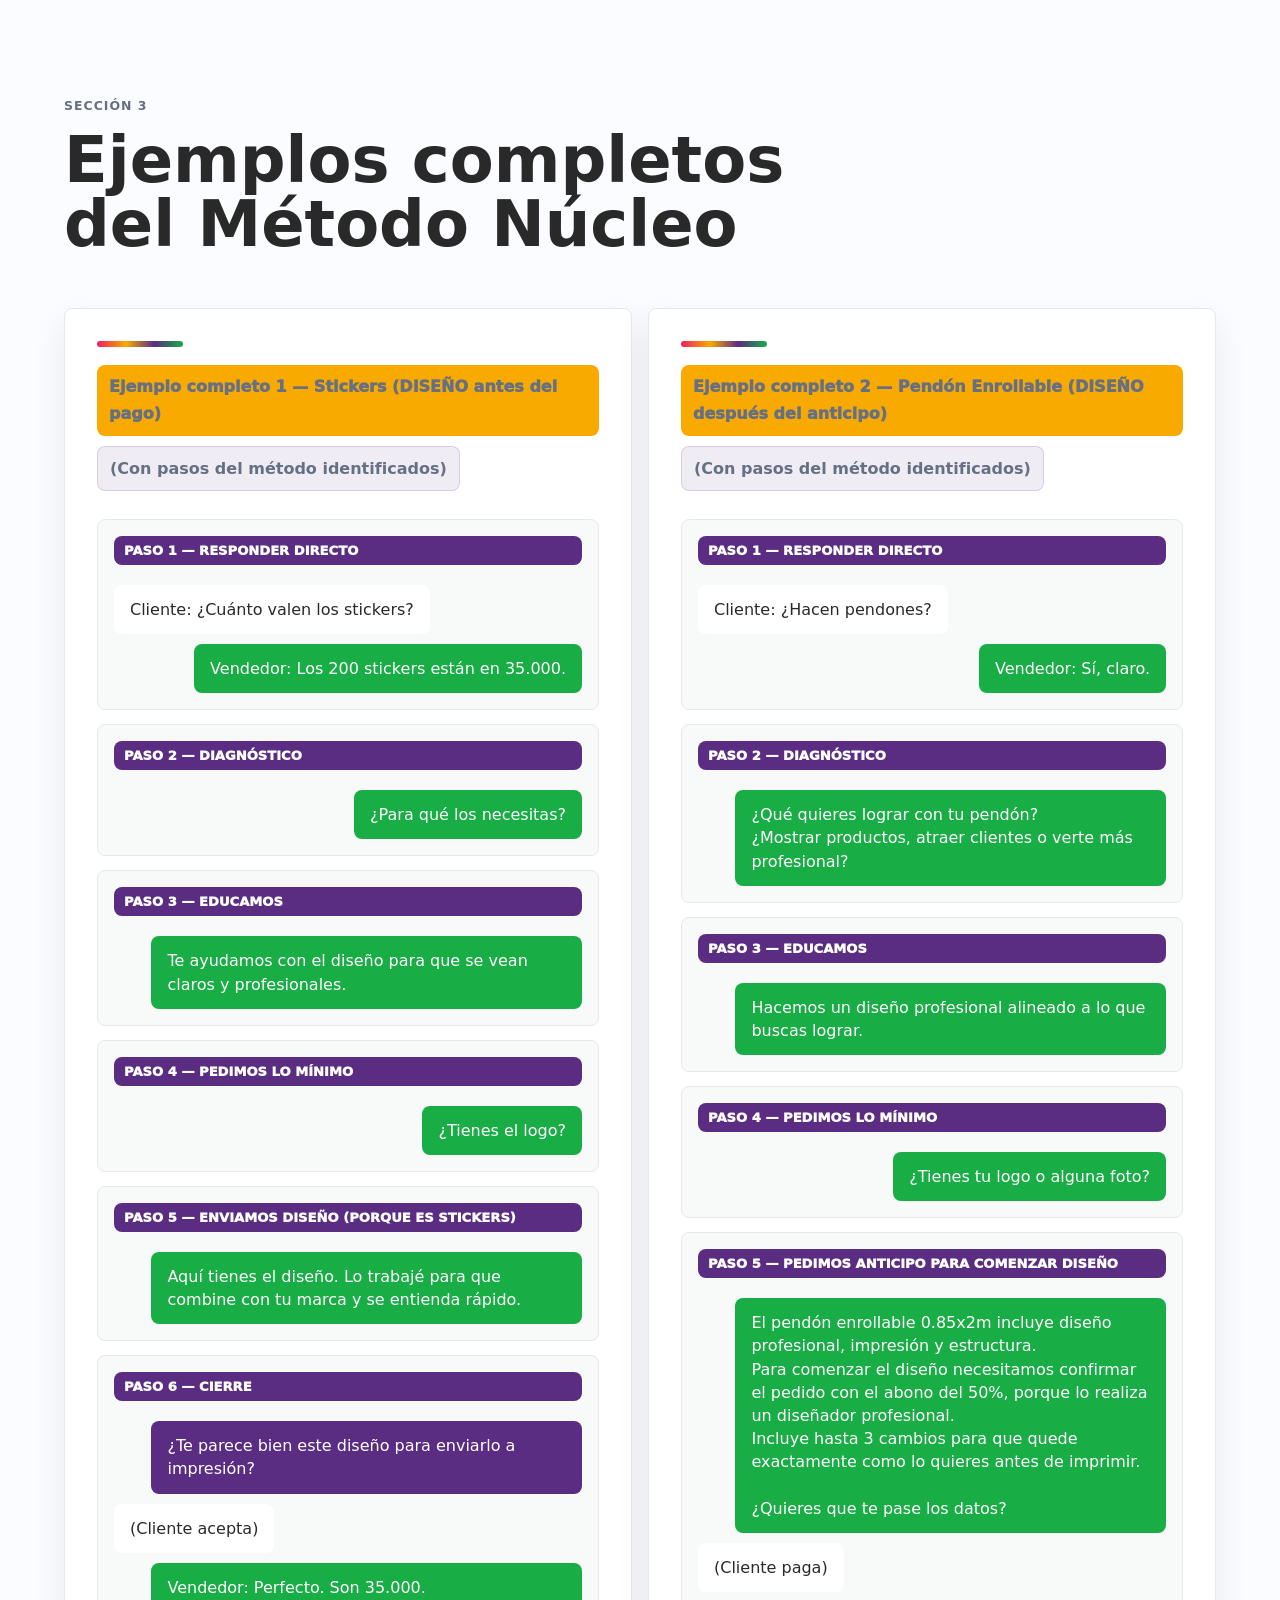
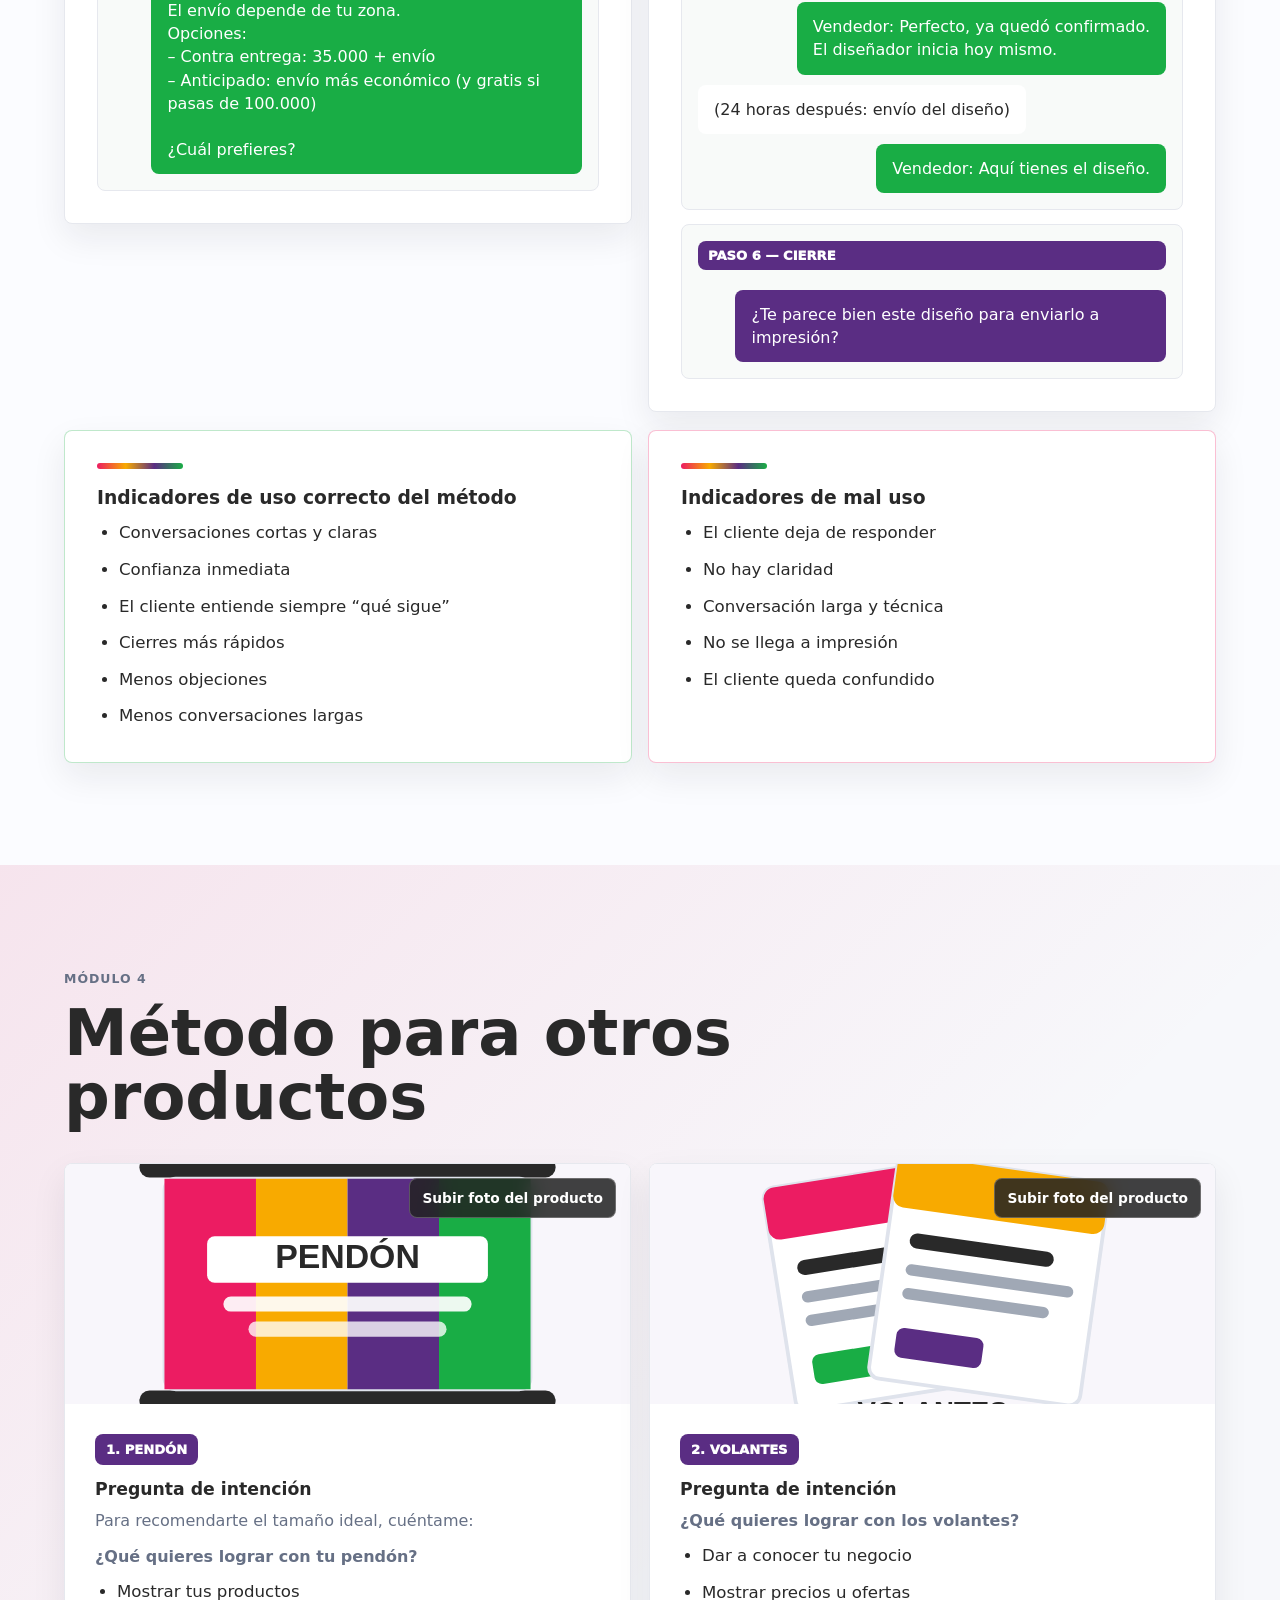
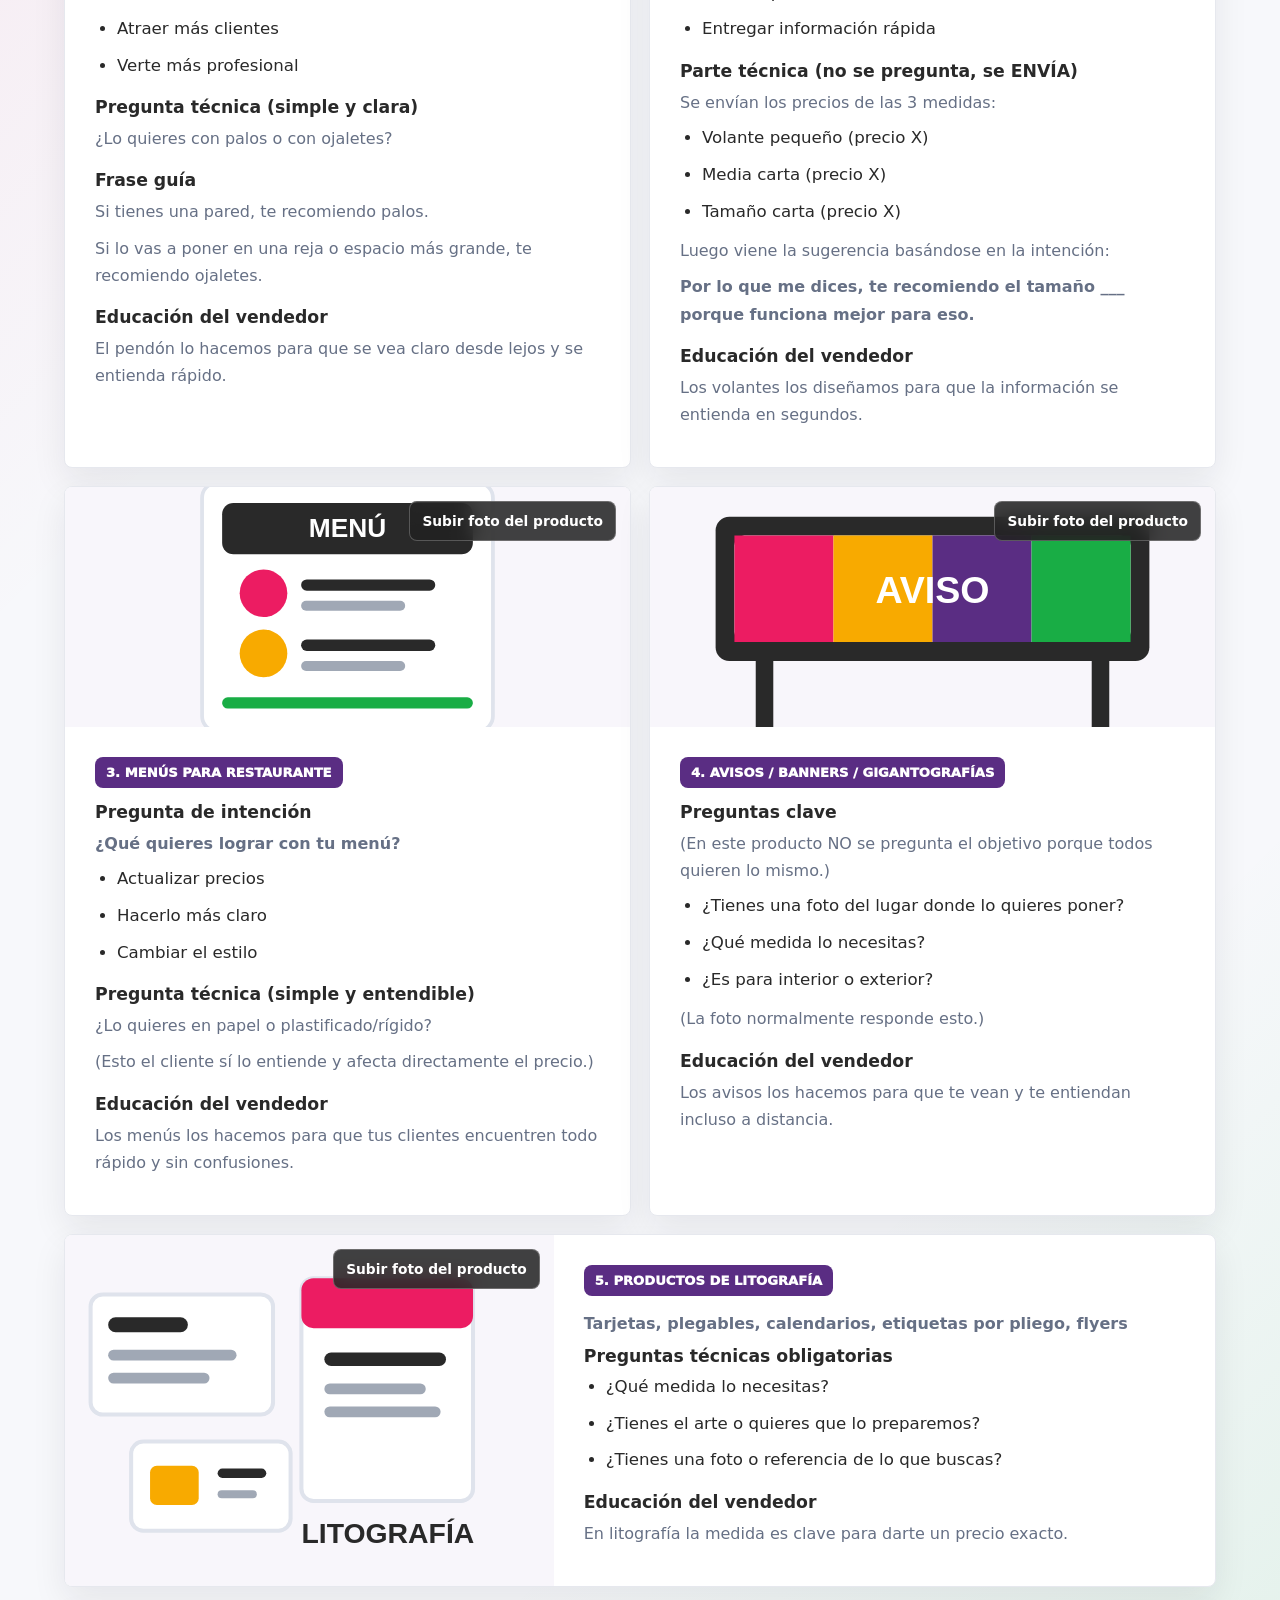
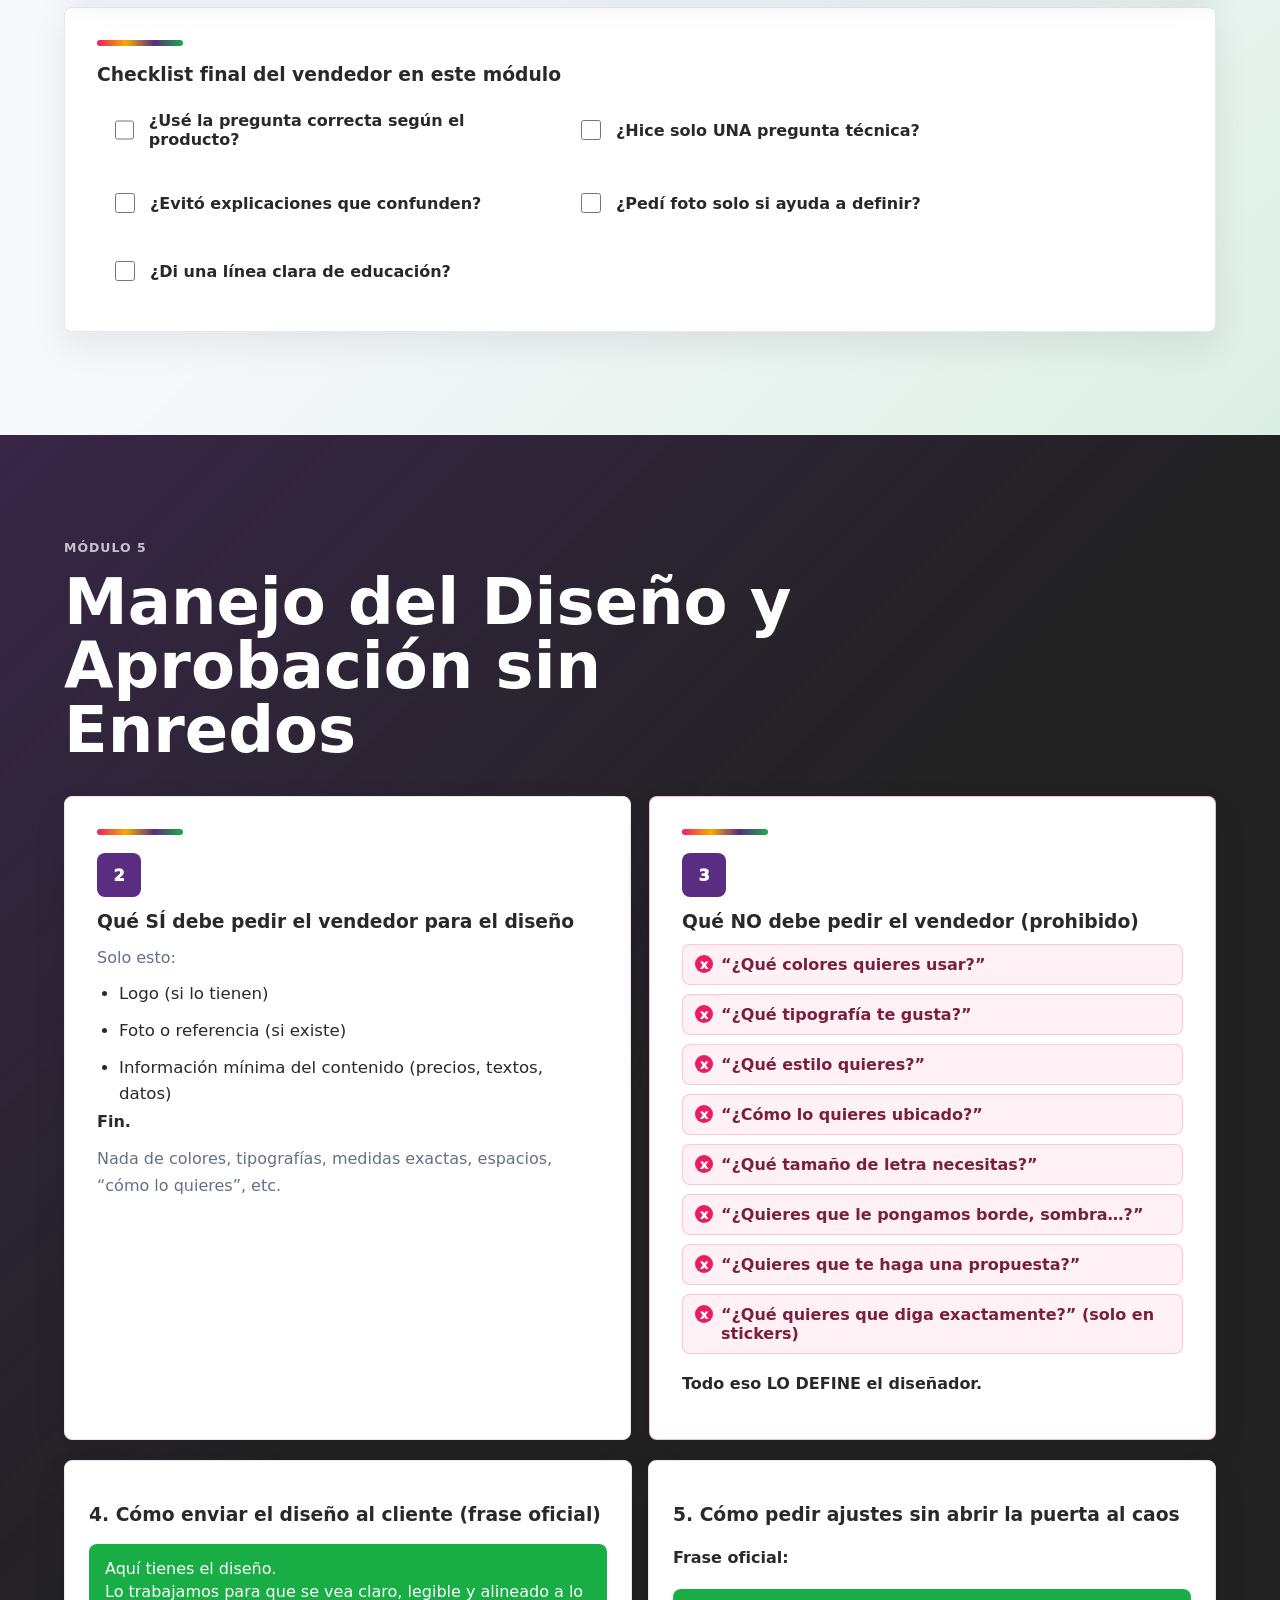
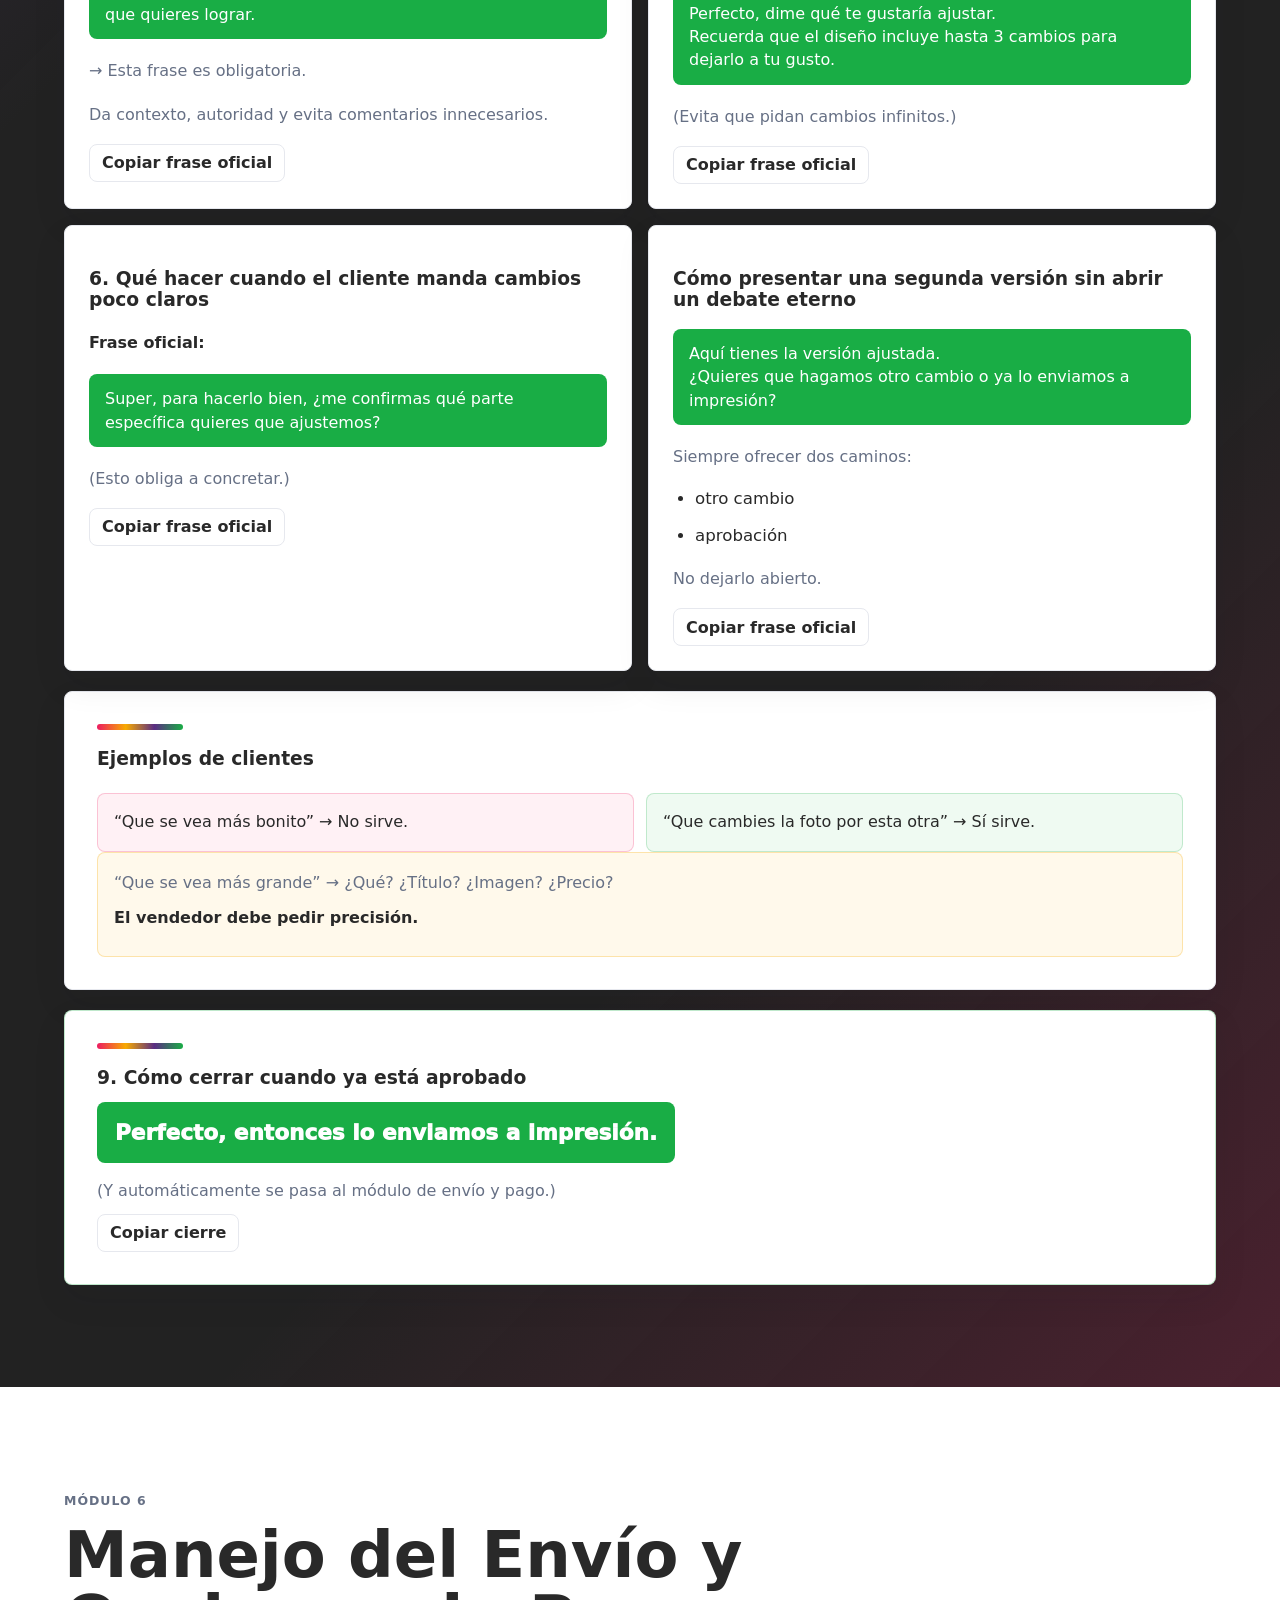
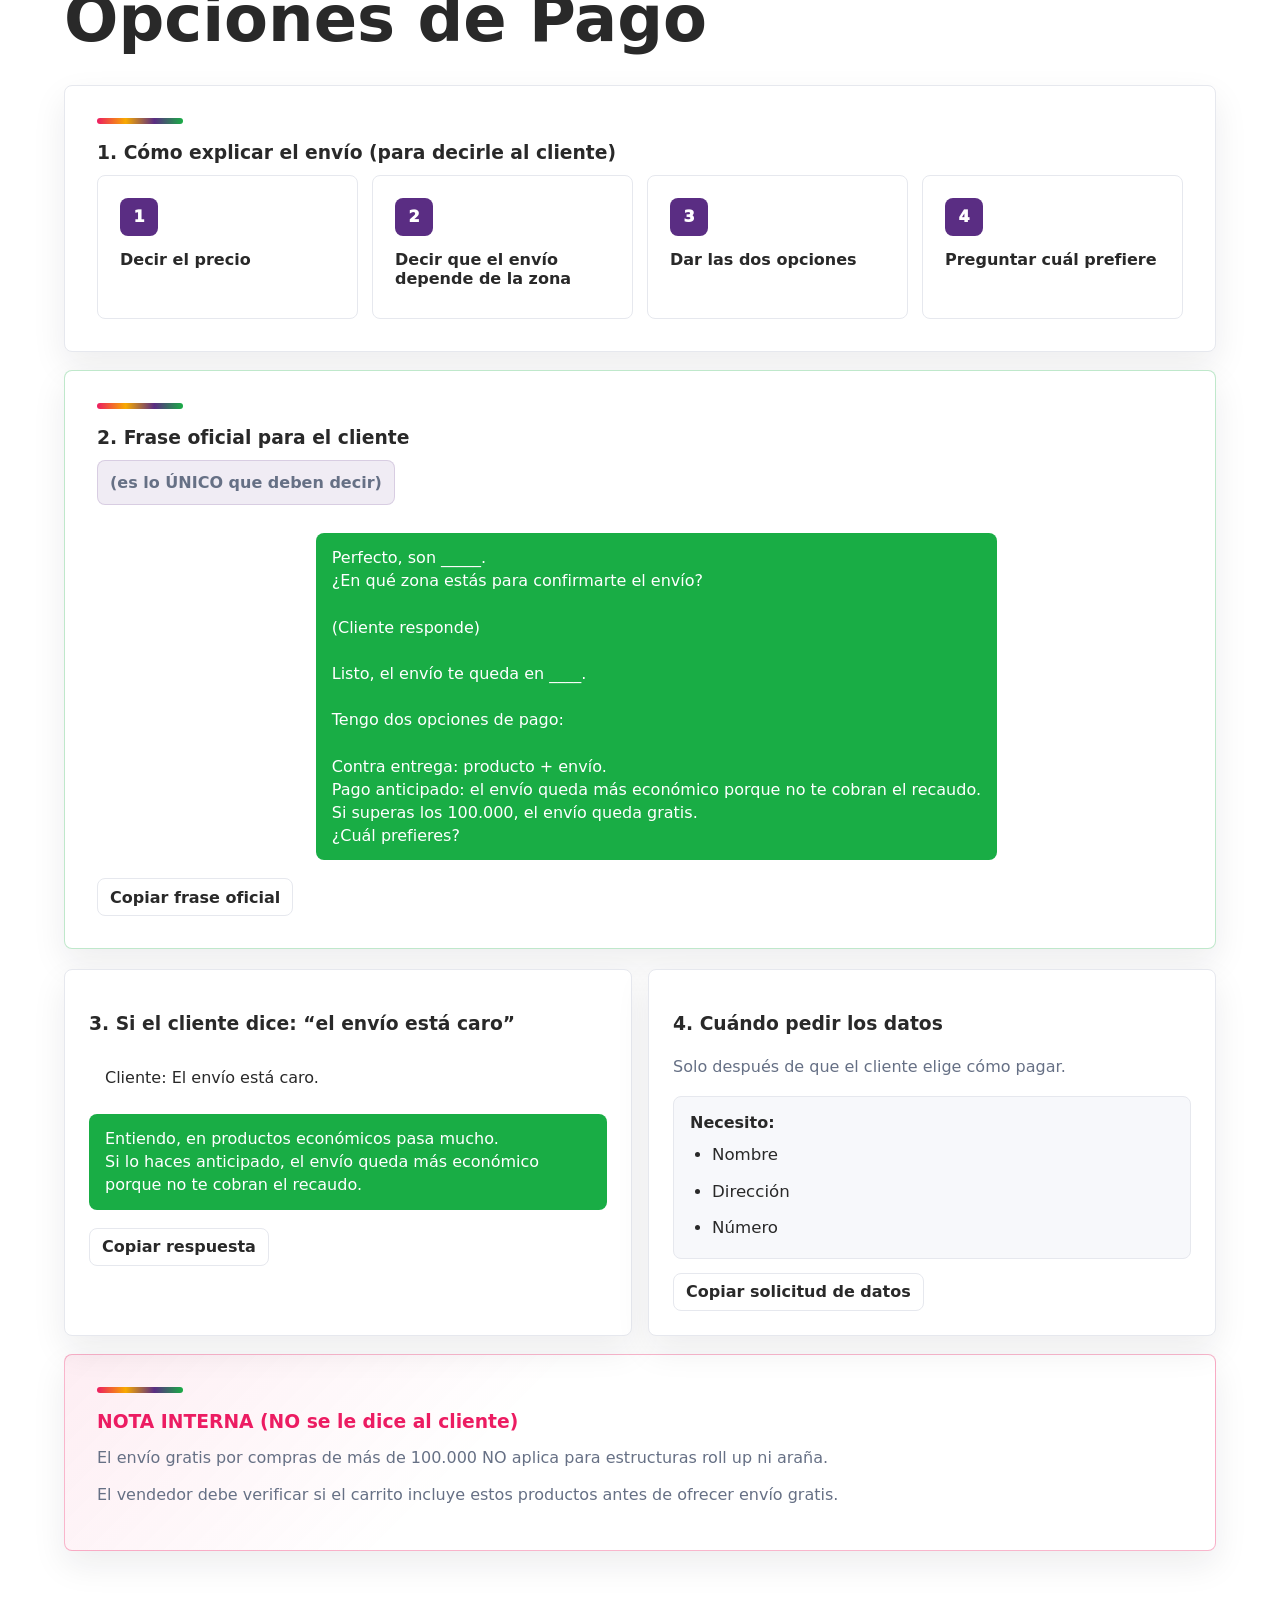
==== commit caee0630: "Hacer menu de avance emergente" ====
--- a/index.html
+++ b/index.html
@@ -59,9 +59,21 @@
         <button class="agenda-pill" data-target="test">Test</button>
       </section>
 
-      <aside class="module-map" aria-label="Avance de la capacitación">
-        <strong>Avance</strong>
-        <span id="moduleProgress">1/10</span>
+      <button
+        class="module-toggle"
+        id="moduleToggle"
+        type="button"
+        aria-expanded="false"
+        aria-controls="moduleMap"
+      >
+        Avance <span id="moduleProgress">1/10</span>
+      </button>
+
+      <aside class="module-map" id="moduleMap" aria-label="Avance de la capacitación" aria-hidden="true">
+        <div class="module-map-head">
+          <strong>Avance</strong>
+          <button id="closeModuleMap" type="button" aria-label="Cerrar avance">×</button>
+        </div>
         <a class="module-link active" href="#agenda">Agenda</a>
         <a class="module-link" href="#errores">Errores</a>
         <a class="module-link" href="#metodo">Método</a>
--- a/styles.css
+++ b/styles.css
@@ -225,20 +225,67 @@
   border-block: 1px solid var(--line);
 }
 
+.module-toggle {
+  position: fixed;
+  right: 18px;
+  bottom: 18px;
+  z-index: 35;
+  display: inline-flex;
+  align-items: center;
+  gap: 8px;
+  min-height: 46px;
+  padding: 12px 14px;
+  color: #fff;
+  background: var(--purple);
+  border: 0;
+  border-radius: 8px;
+  box-shadow: var(--shadow);
+  cursor: pointer;
+  font-weight: 950;
+}
+
+.module-toggle span {
+  padding: 4px 7px;
+  color: var(--purple);
+  background: #fff;
+  border-radius: 8px;
+  font-size: 0.82rem;
+}
+
 .module-map {
   position: fixed;
   right: 18px;
-  top: 142px;
-  z-index: 20;
+  bottom: 76px;
+  z-index: 36;
   display: grid;
   gap: 6px;
-  width: 176px;
+  width: min(260px, calc(100vw - 36px));
+  max-height: min(520px, calc(100vh - 110px));
+  overflow-y: auto;
   padding: 14px;
   background: rgba(255, 255, 255, 0.94);
   border: 1px solid var(--line);
   border-radius: 8px;
   box-shadow: 0 14px 34px rgba(20, 24, 32, 0.1);
   backdrop-filter: blur(16px);
+  opacity: 0;
+  transform: translateY(10px) scale(0.98);
+  pointer-events: none;
+  transition: opacity 160ms ease, transform 160ms ease;
+}
+
+.module-map.open {
+  opacity: 1;
+  transform: translateY(0) scale(1);
+  pointer-events: auto;
+}
+
+.module-map-head {
+  display: flex;
+  align-items: center;
+  justify-content: space-between;
+  gap: 12px;
+  margin-bottom: 4px;
 }
 
 .module-map strong {
@@ -247,8 +294,17 @@
   text-transform: uppercase;
 }
 
-.module-map span {
-  color: var(--purple);
+.module-map-head button {
+  display: grid;
+  place-items: center;
+  width: 32px;
+  height: 32px;
+  color: var(--ink);
+  background: var(--soft);
+  border: 1px solid var(--line);
+  border-radius: 8px;
+  cursor: pointer;
+  font-size: 1.2rem;
   font-weight: 950;
 }
 
@@ -1478,10 +1534,6 @@
     grid-template-columns: 1fr;
   }
 
-  .module-map {
-    display: none;
-  }
-
   .lab-header {
     flex-direction: column;
   }
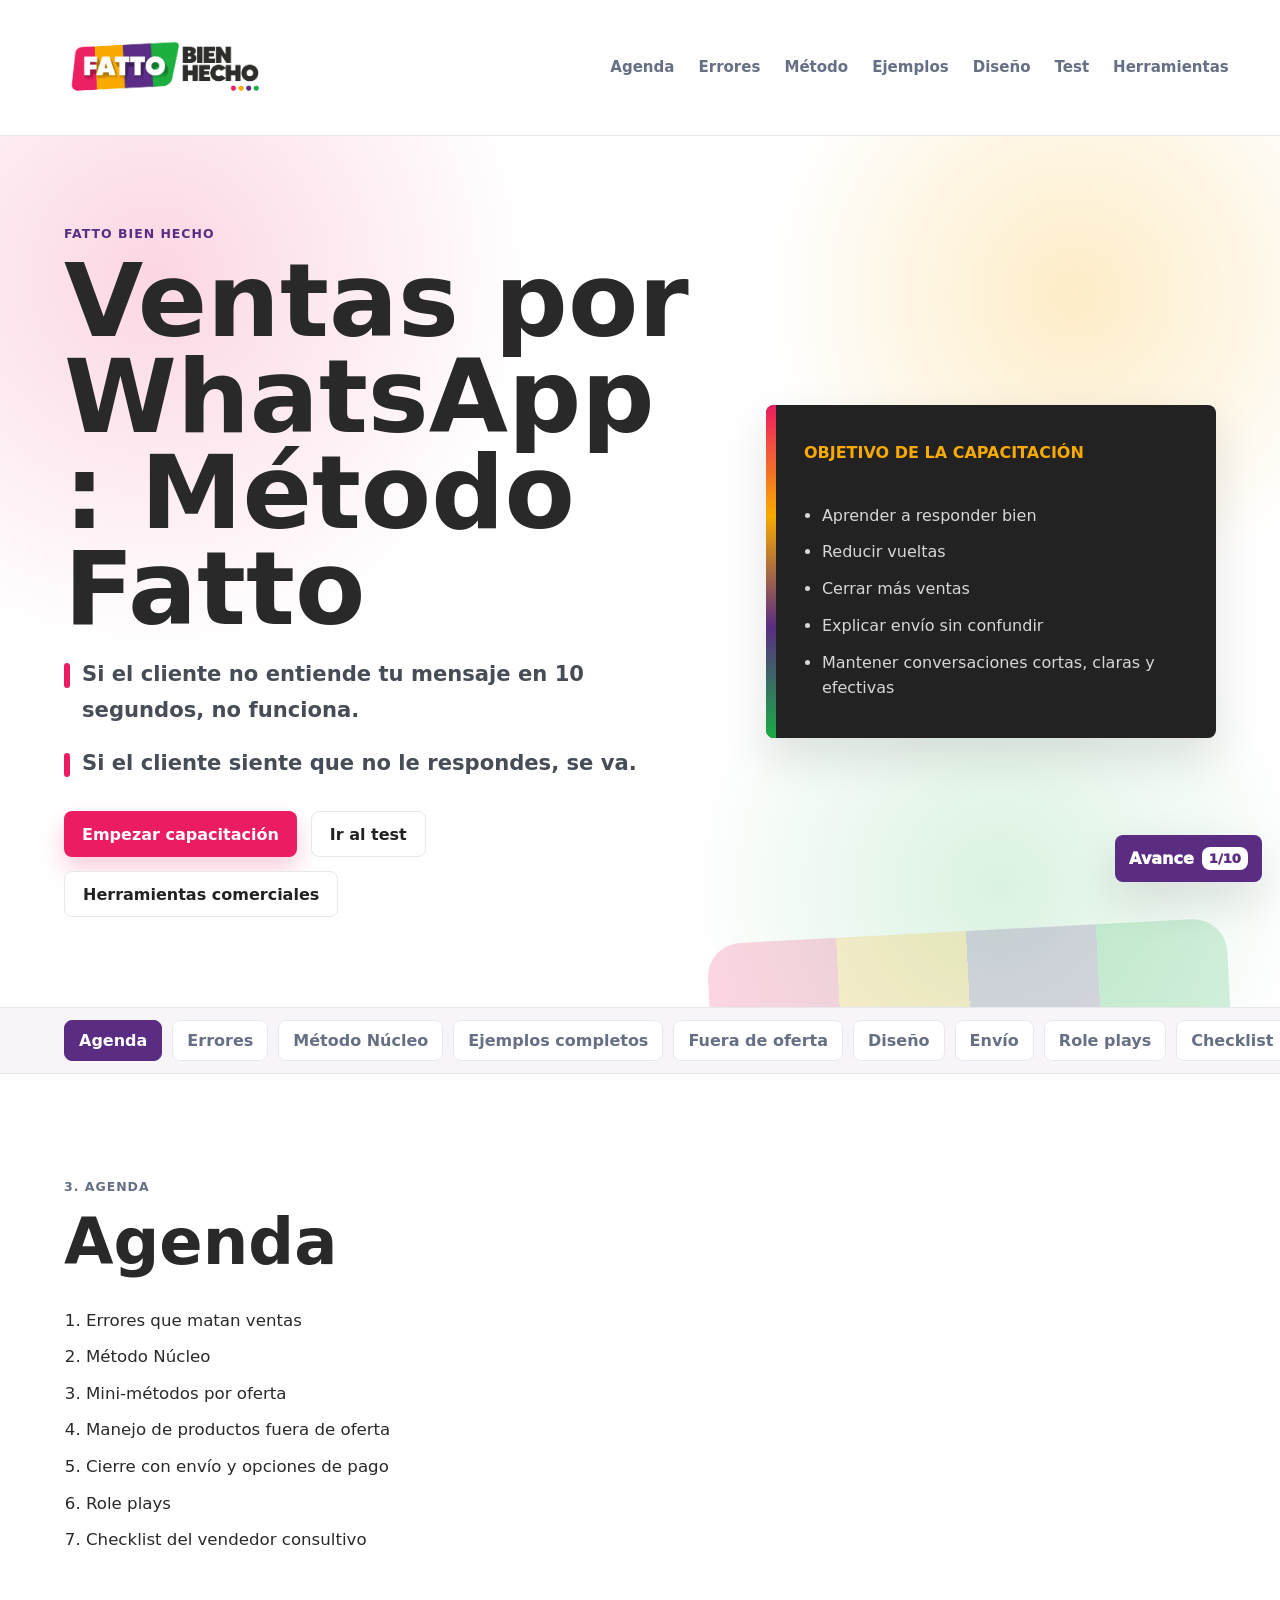
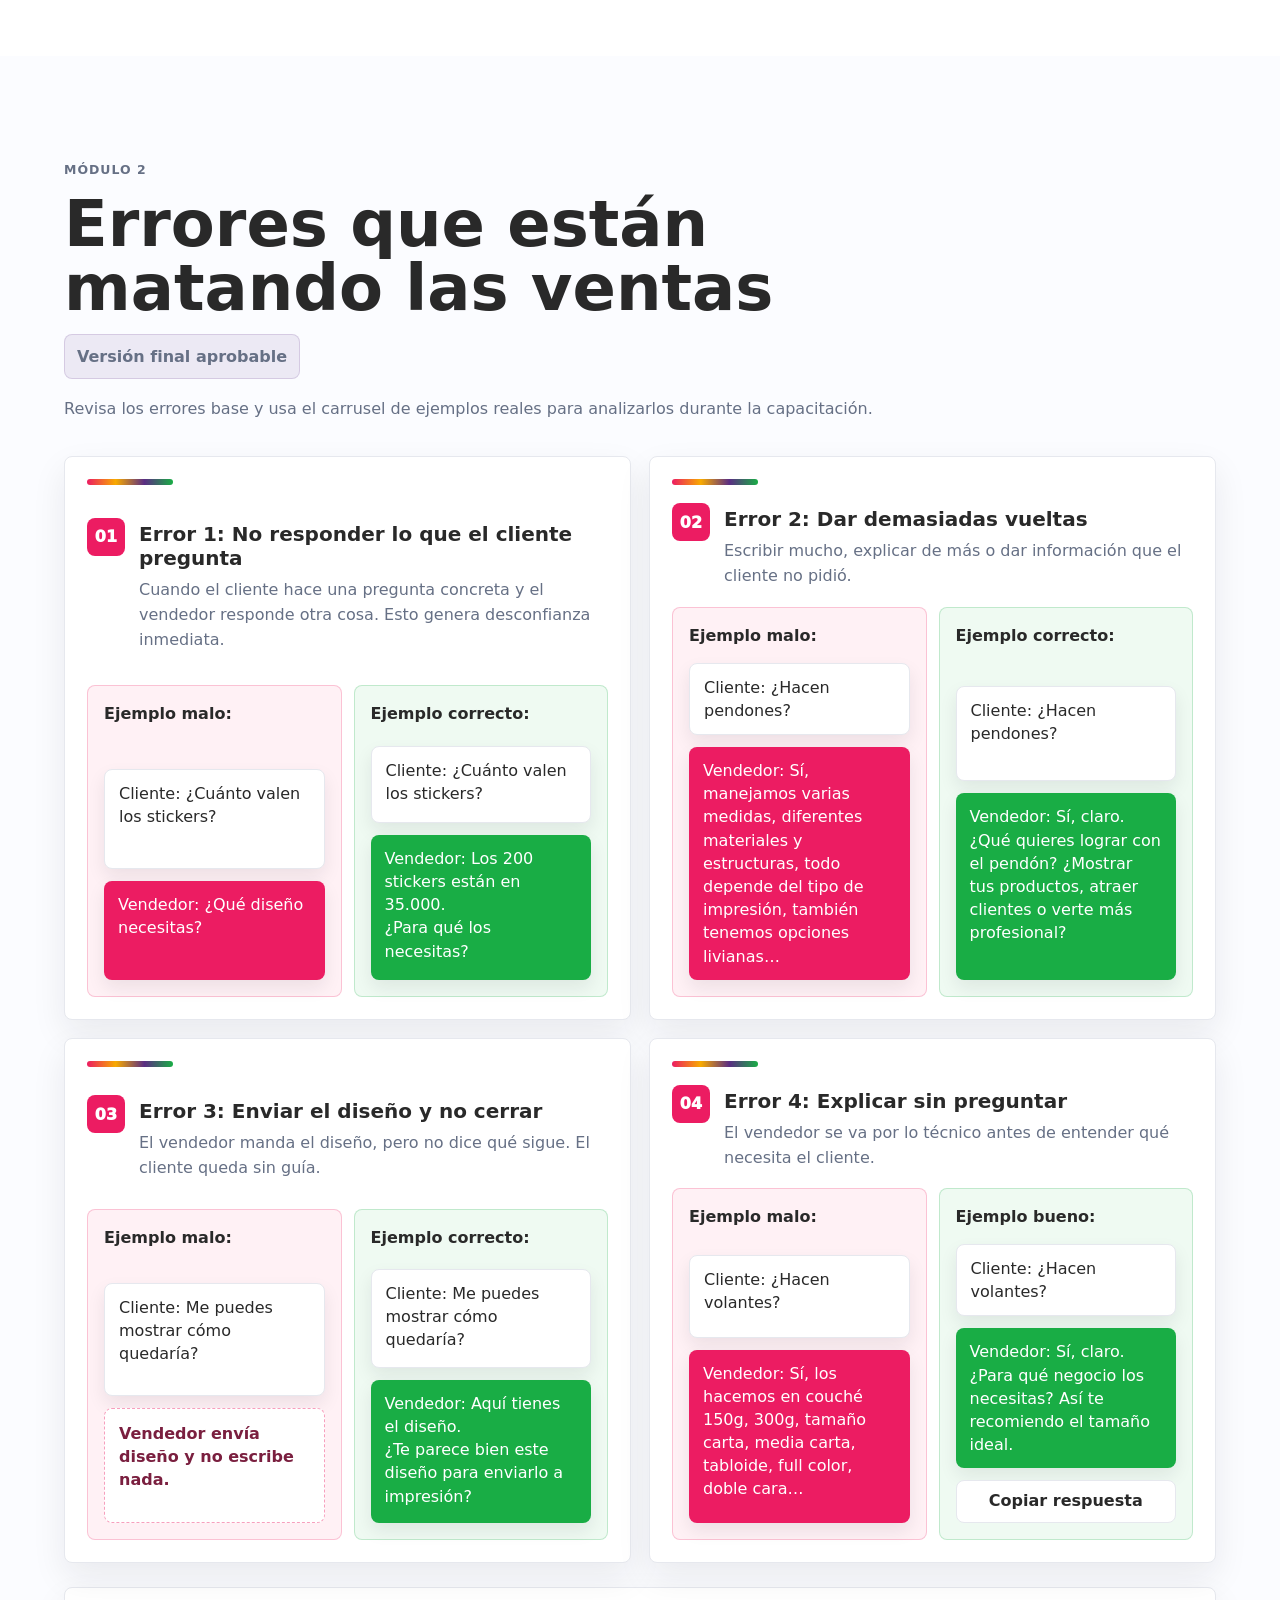
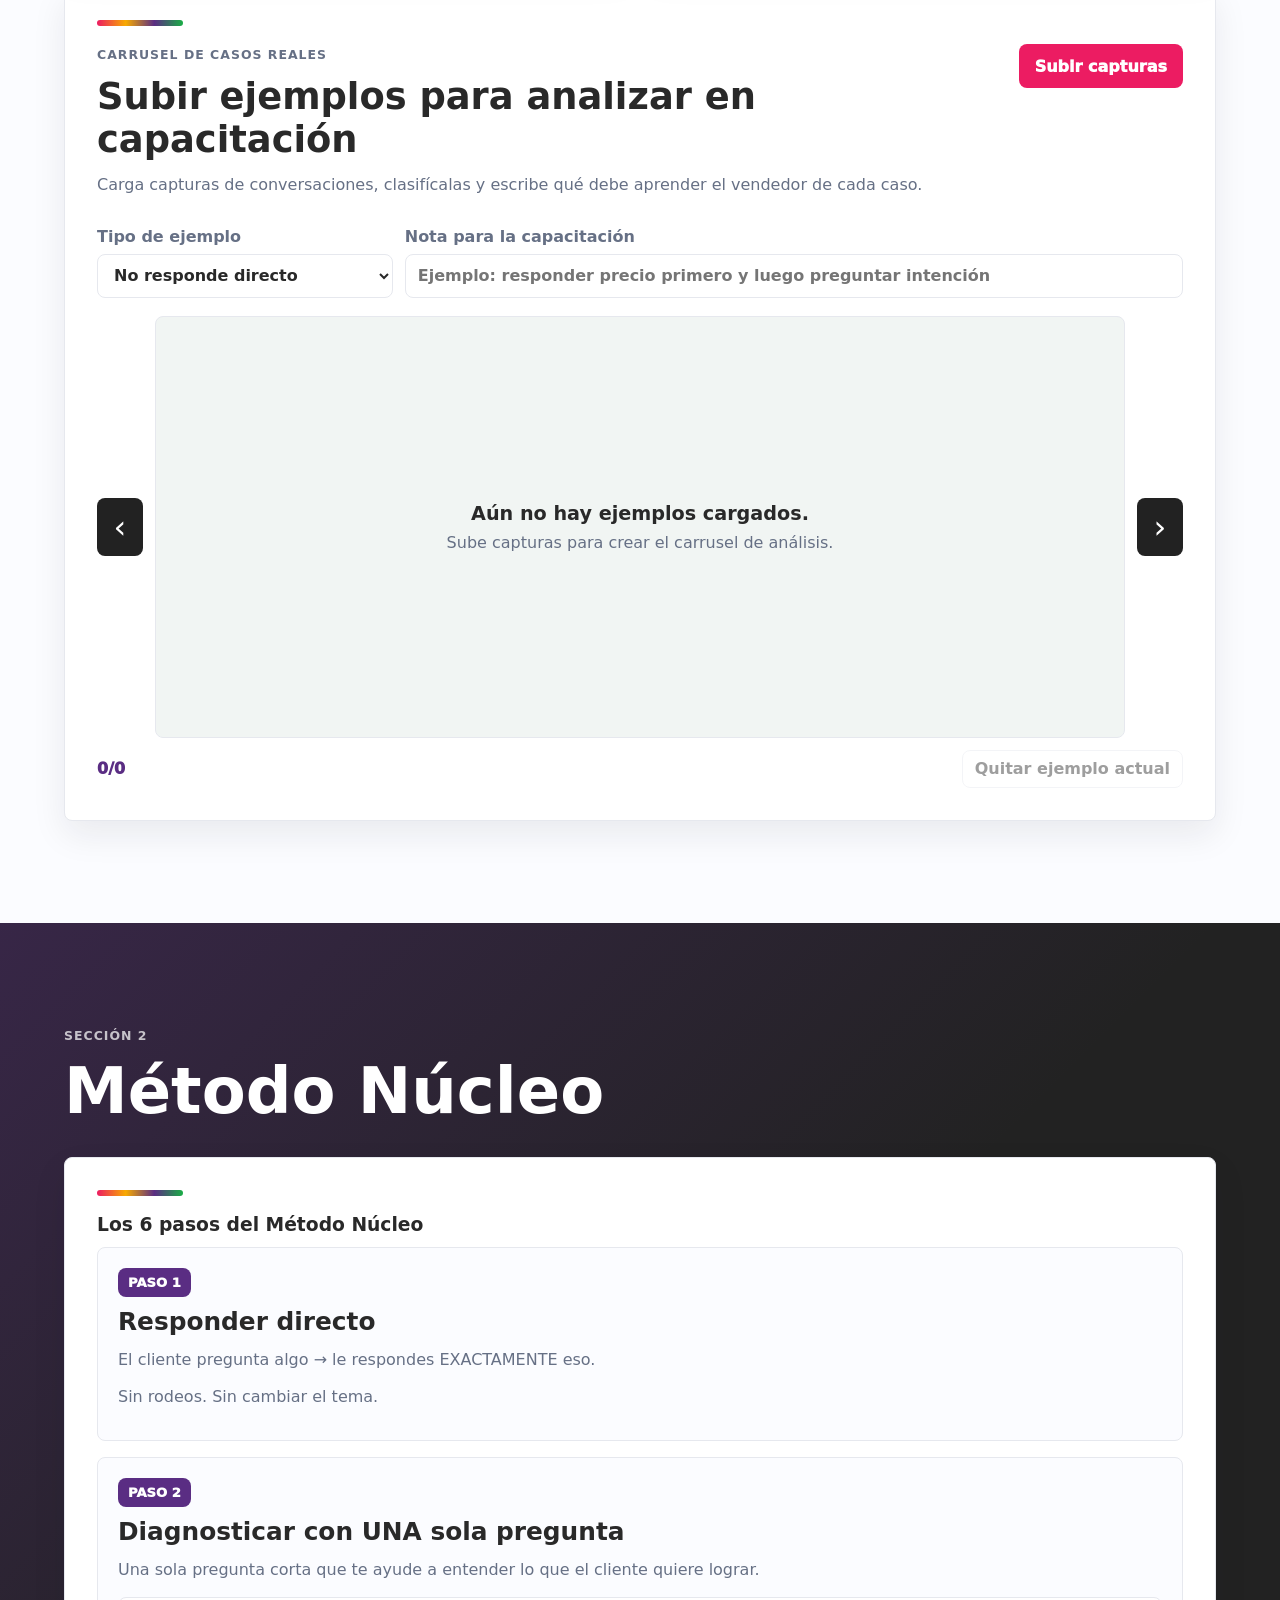
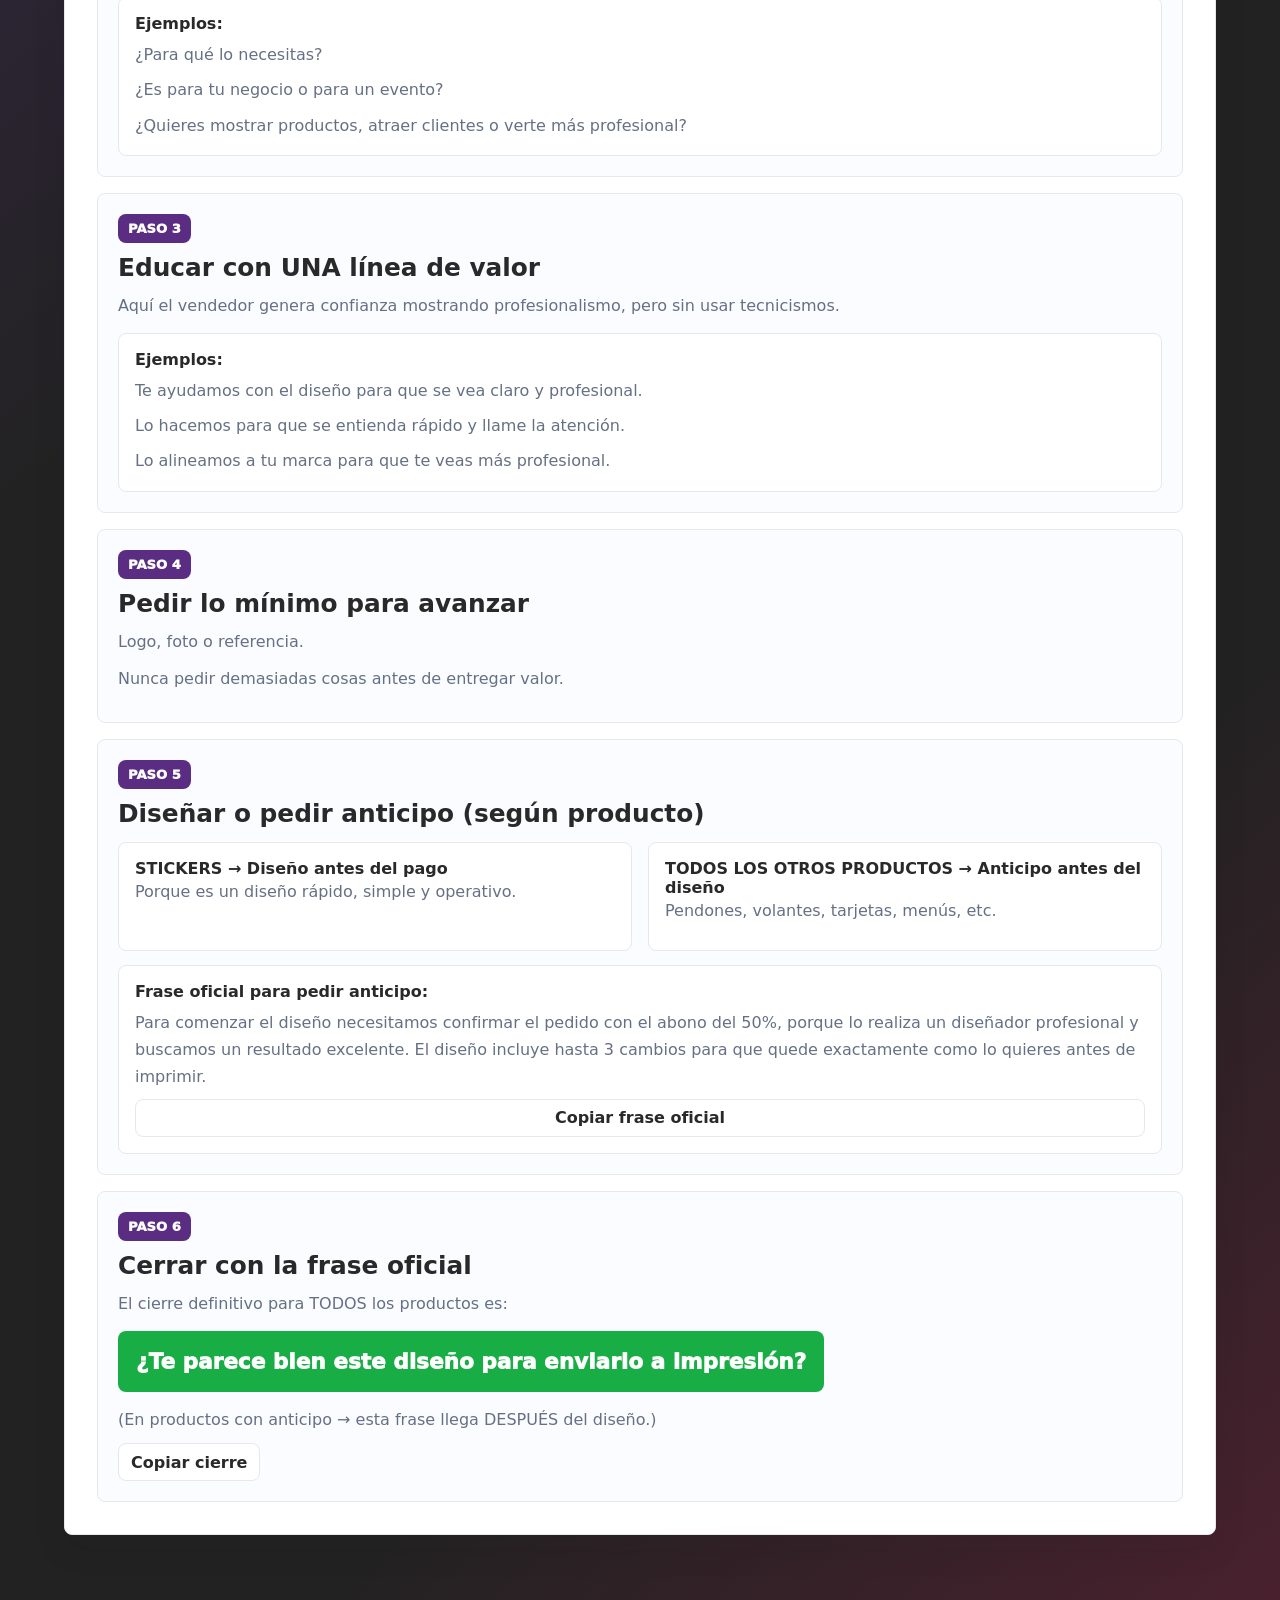
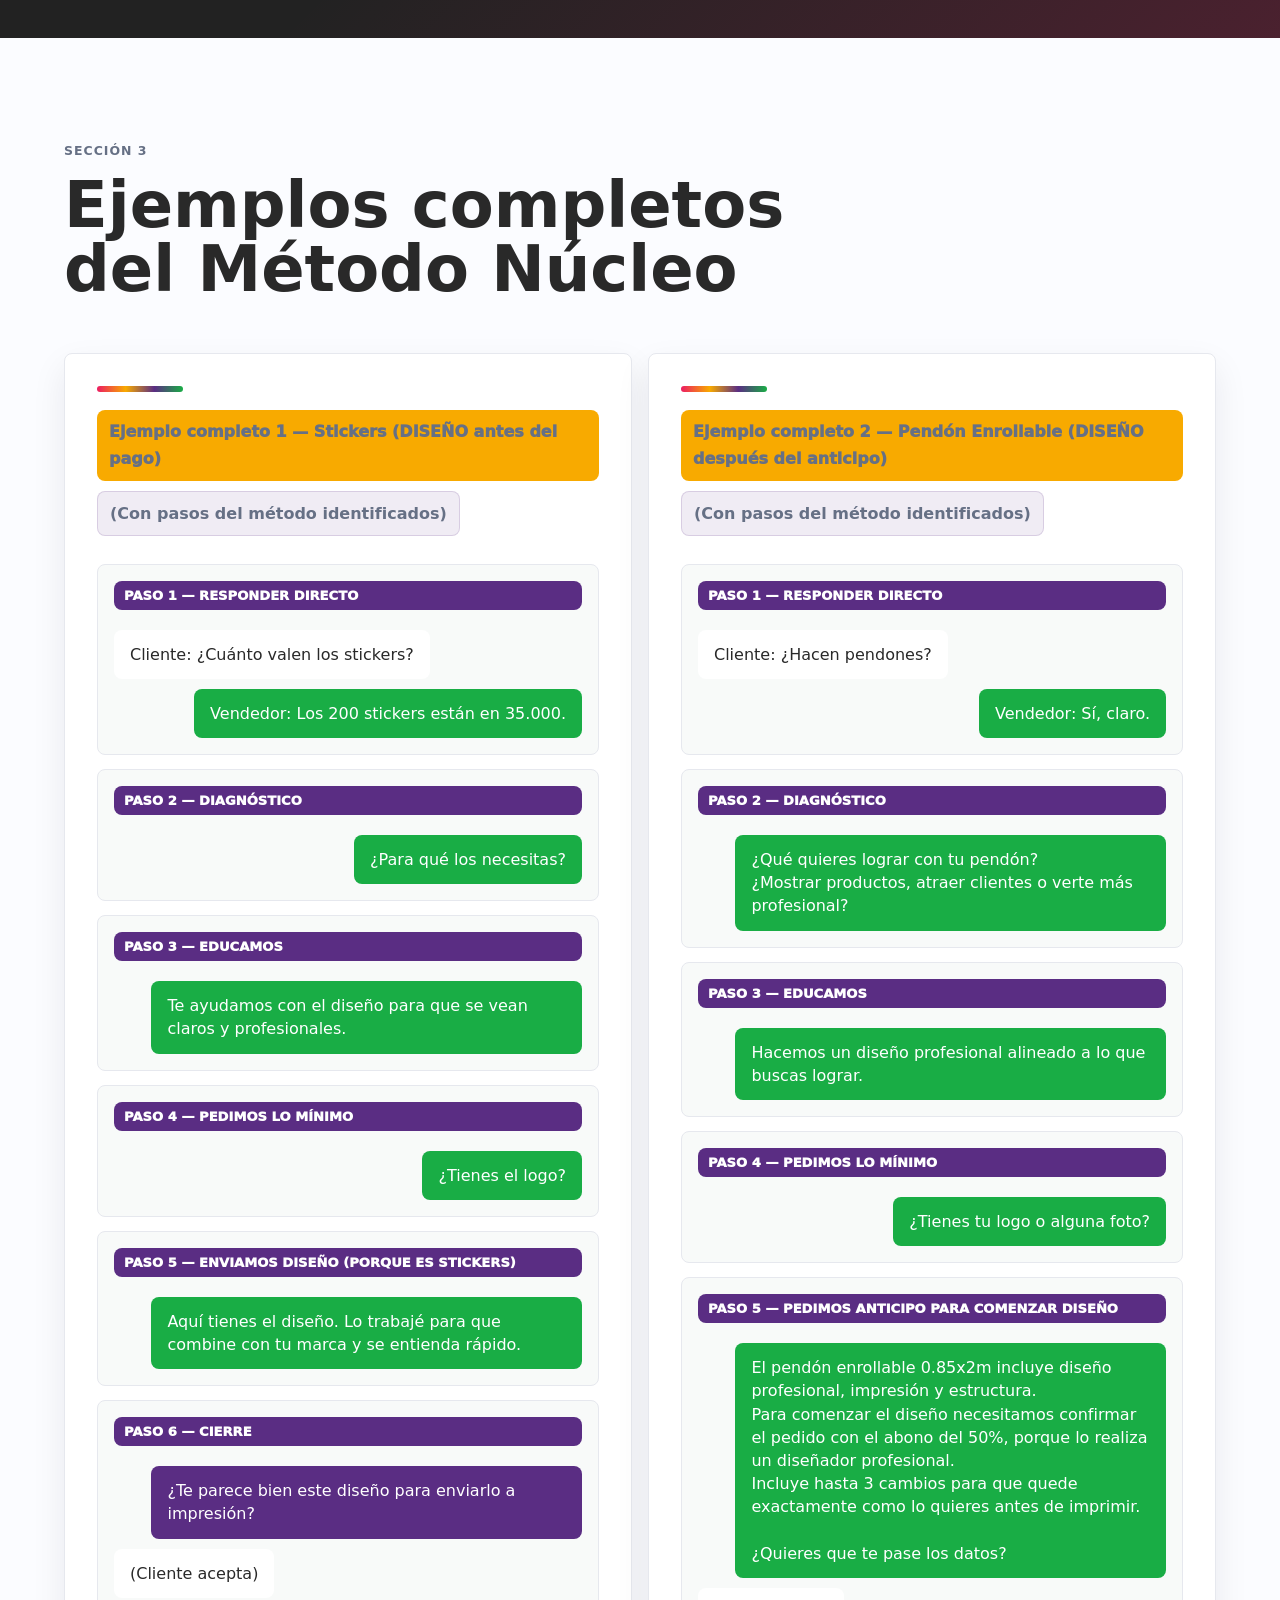
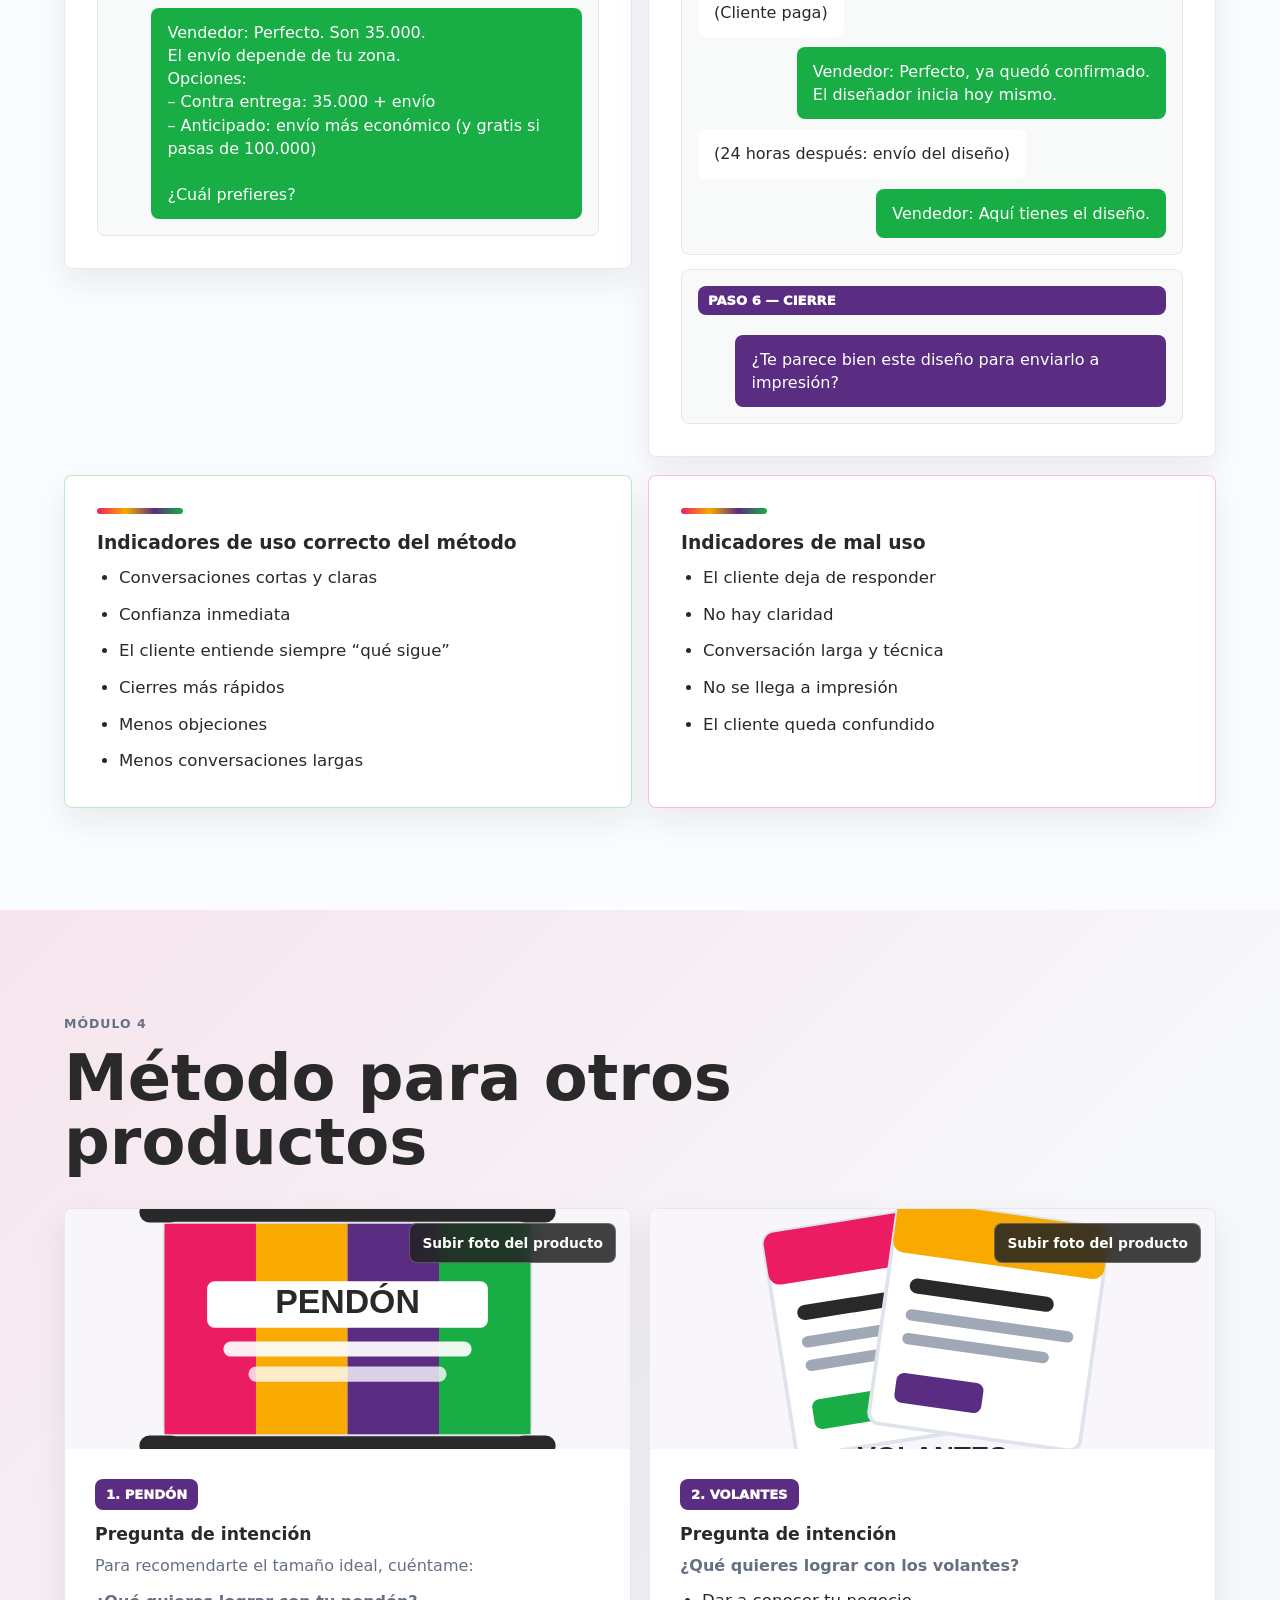
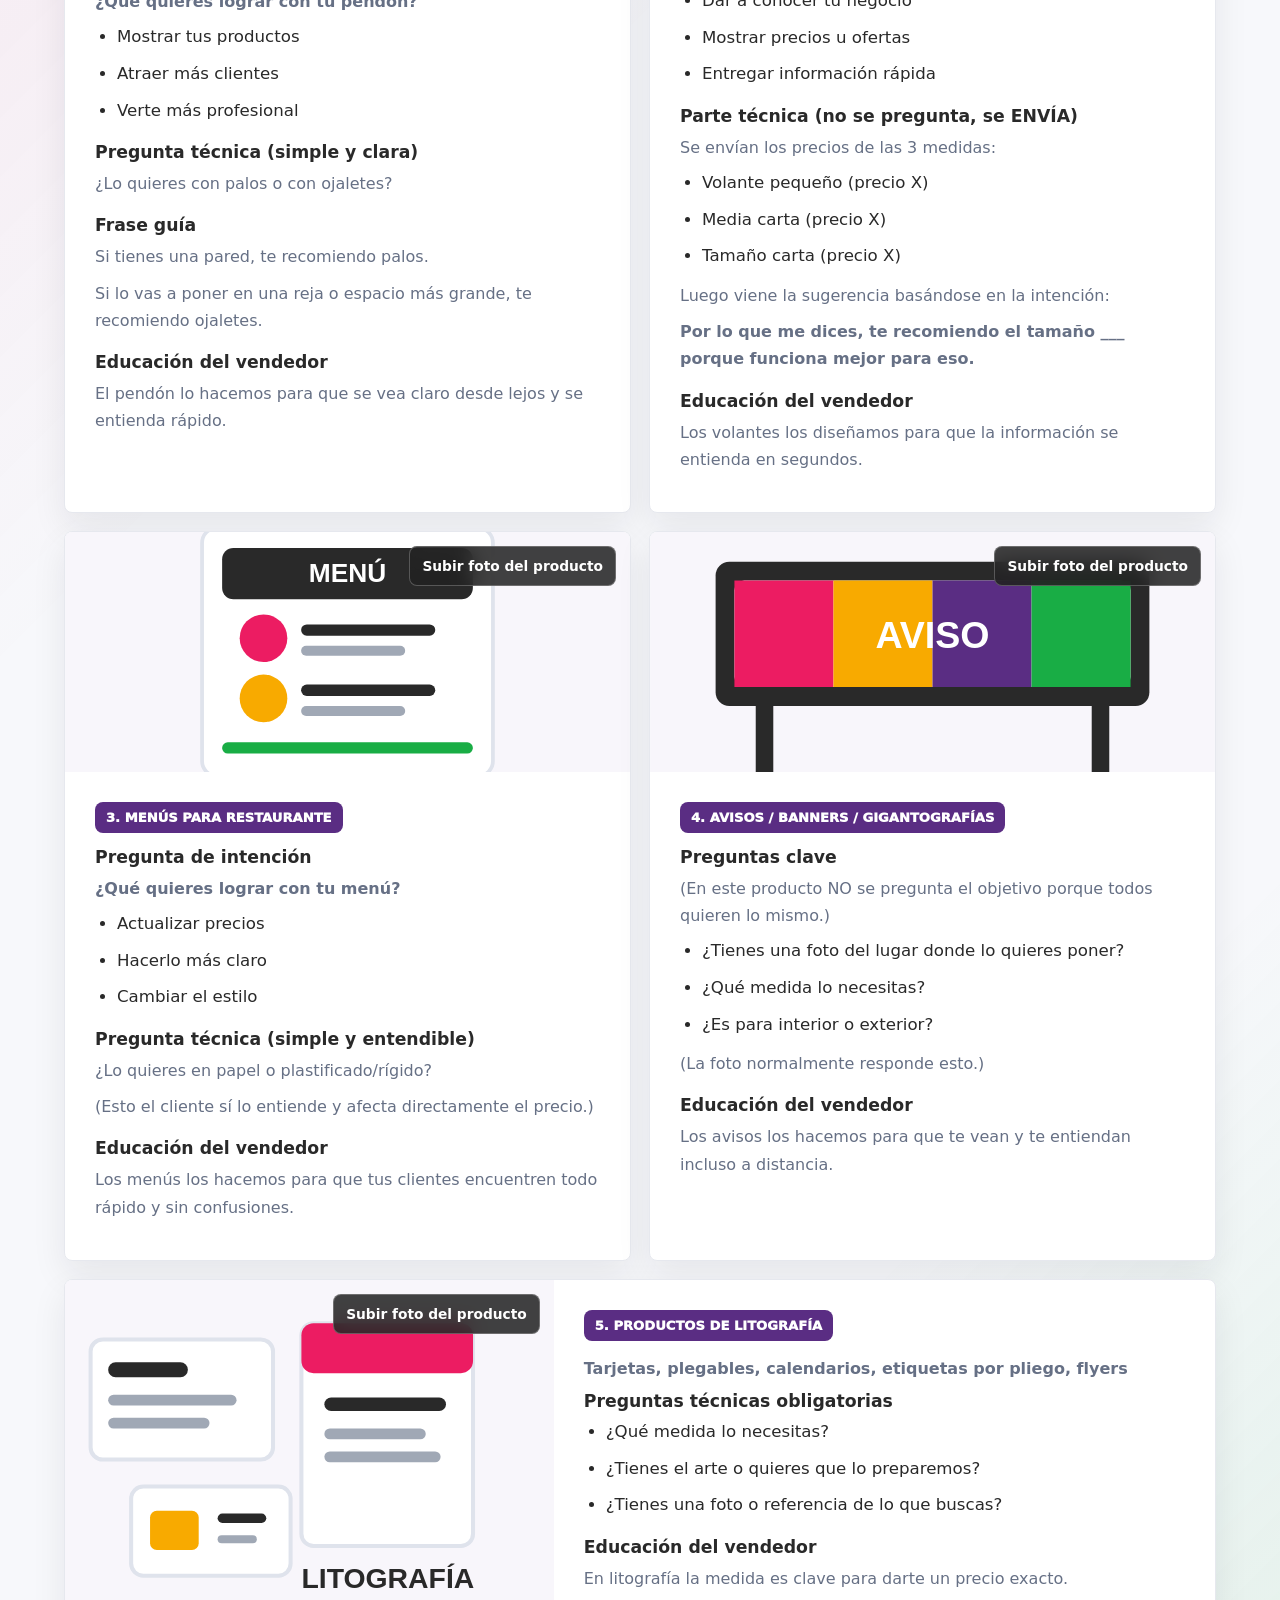
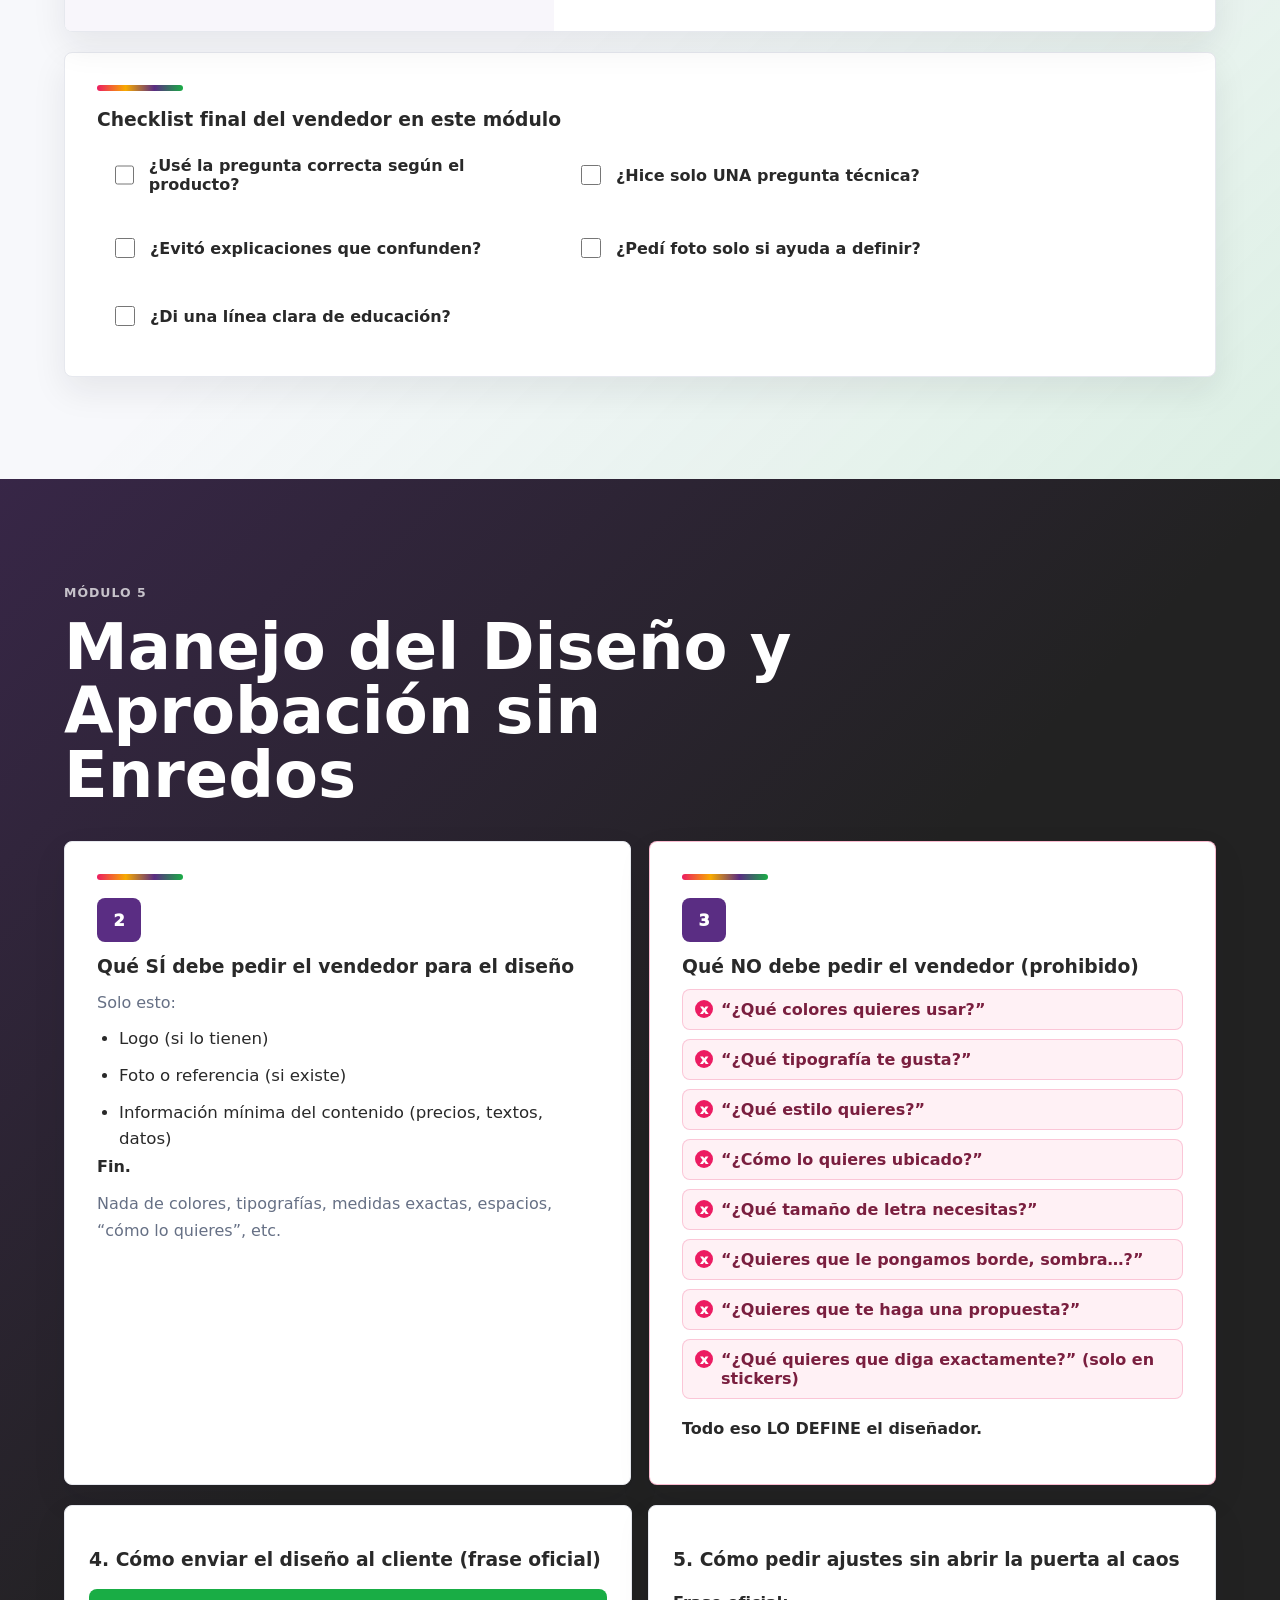
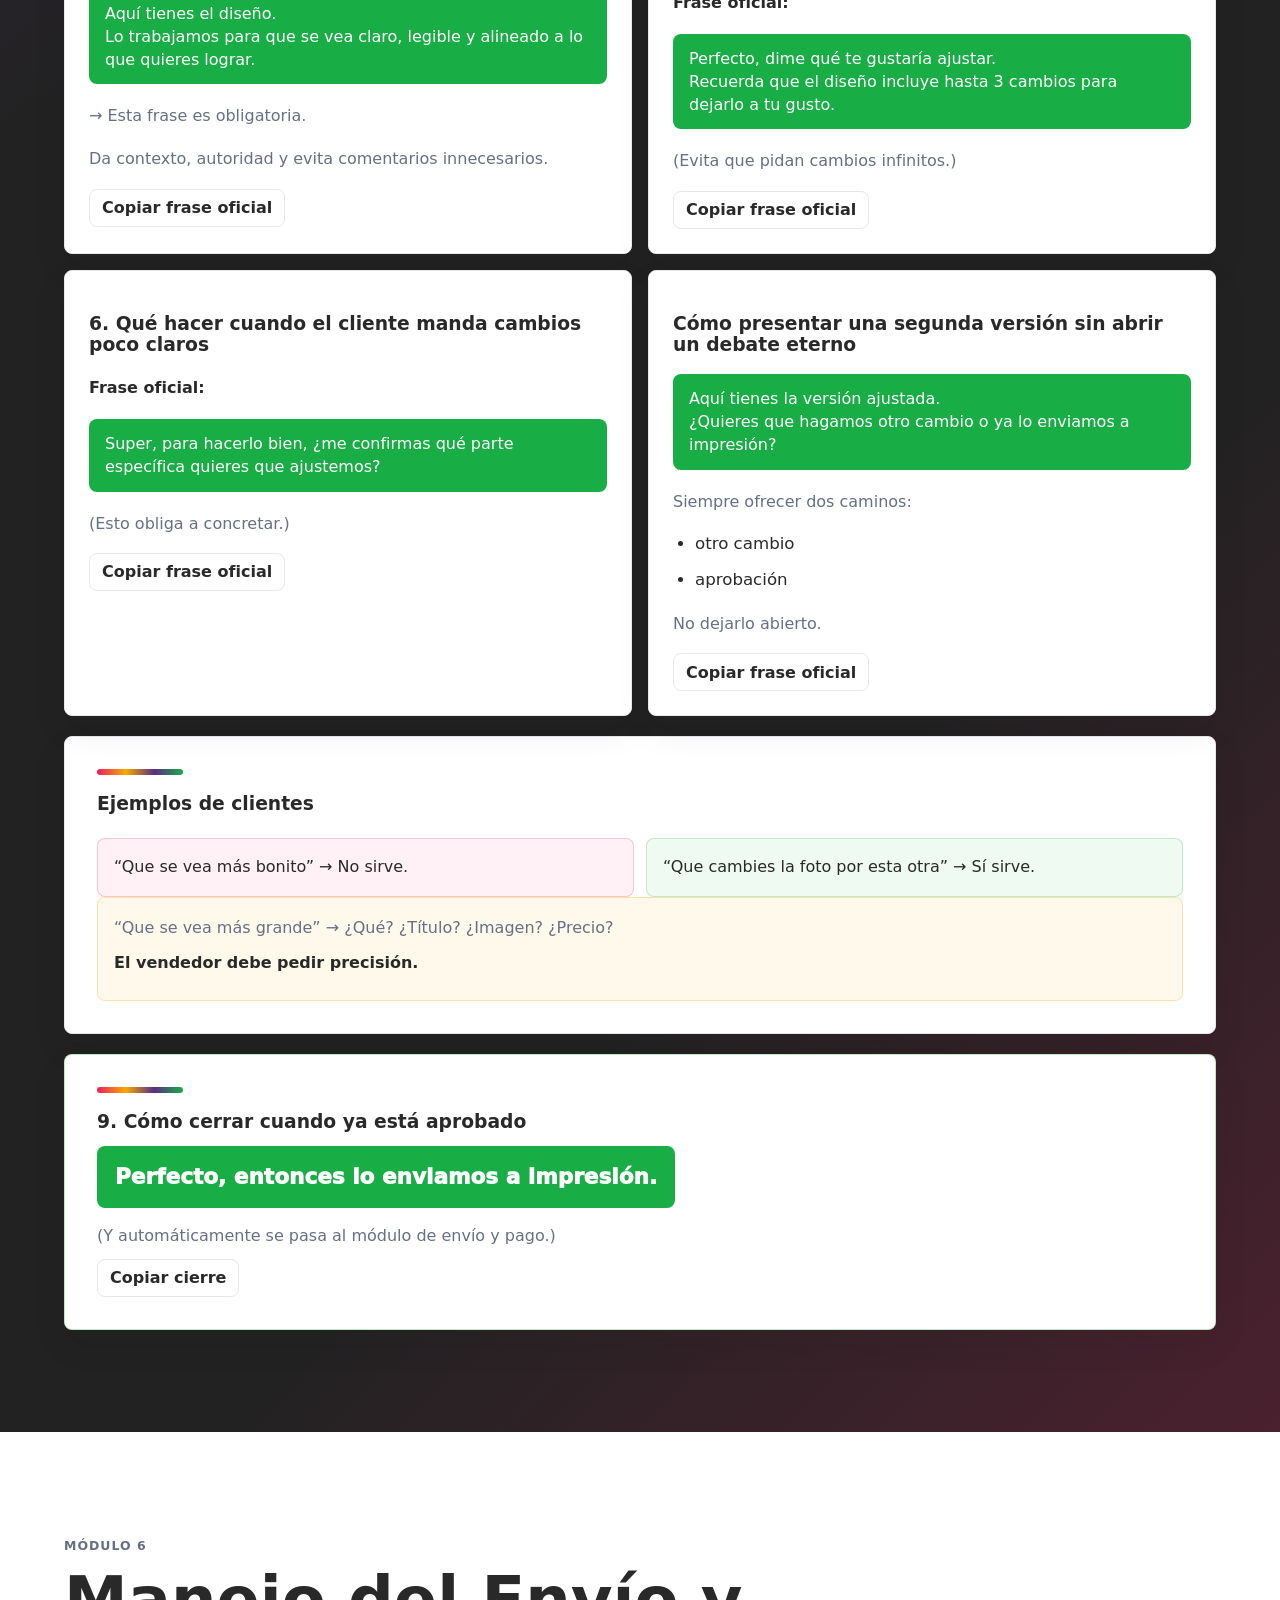
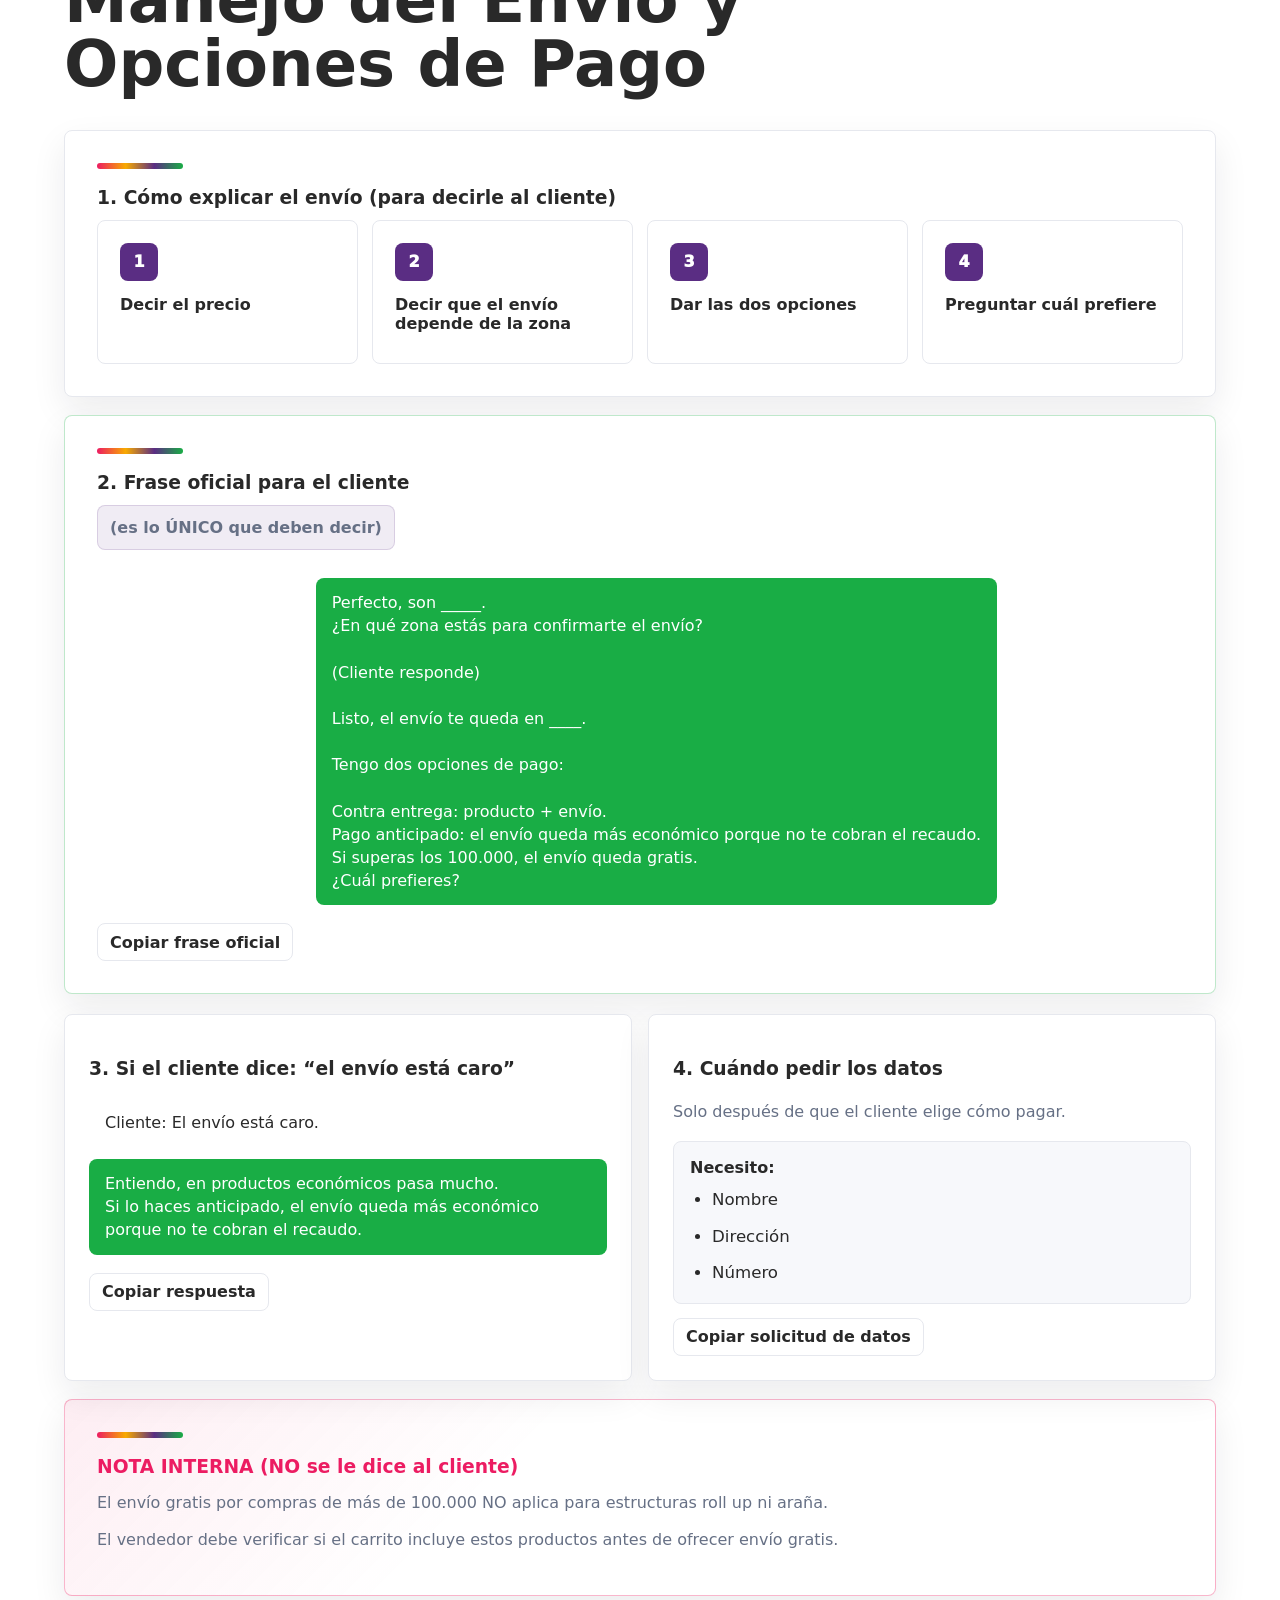
==== commit 2f315417: "Agregar herramientas comerciales por producto" ====
--- a/index.html
+++ b/index.html
@@ -18,6 +18,7 @@
         <a href="#ofertas">Ejemplos</a>
         <a href="#diseno">Diseño</a>
         <a href="#test">Test</a>
+        <a href="herramientas.html">Herramientas</a>
       </nav>
     </header>
 
@@ -31,6 +32,7 @@
           <div class="hero-actions">
             <a class="button primary" href="#agenda">Empezar capacitación</a>
             <a class="button ghost" href="#test">Ir al test</a>
+            <a class="button ghost" href="herramientas.html">Herramientas comerciales</a>
           </div>
         </div>
 
--- a/styles.css
+++ b/styles.css
@@ -102,6 +102,54 @@
     #fff;
 }
 
+.tools-hero {
+  display: grid;
+  grid-template-columns: minmax(0, 1fr) minmax(280px, 0.45fr);
+  gap: clamp(24px, 5vw, 56px);
+  align-items: center;
+  min-height: 58vh;
+  padding: clamp(54px, 7vw, 96px) clamp(16px, 5vw, 72px);
+  background:
+    linear-gradient(135deg, rgba(90, 45, 131, 0.12), transparent 34%),
+    linear-gradient(315deg, rgba(248, 170, 0, 0.16), transparent 30%),
+    #fff;
+}
+
+.tools-hero h1 {
+  max-width: 12ch;
+  margin: 0;
+  font-size: clamp(3rem, 7vw, 6.2rem);
+  line-height: 0.94;
+  letter-spacing: 0;
+}
+
+.tools-hero p:not(.eyebrow) {
+  max-width: 720px;
+  color: #474d57;
+  font-size: clamp(1.08rem, 2vw, 1.28rem);
+  line-height: 1.65;
+}
+
+.tool-summary {
+  display: grid;
+  gap: 12px;
+  padding: clamp(22px, 3vw, 32px);
+  color: #fff;
+  background: var(--dark);
+  border-radius: 8px;
+  box-shadow: var(--shadow);
+}
+
+.tool-summary strong {
+  color: var(--yellow);
+  text-transform: uppercase;
+}
+
+.tool-summary span {
+  color: rgba(255, 255, 255, 0.82);
+  line-height: 1.55;
+}
+
 .hero-copy {
   max-width: 800px;
 }
@@ -386,6 +434,191 @@
   gap: 18px;
 }
 
+.tool-grid,
+.prompt-grid,
+.offer-tools-grid {
+  display: grid;
+  grid-template-columns: repeat(3, minmax(0, 1fr));
+  gap: 18px;
+}
+
+.prompt-grid,
+.offer-tools-grid {
+  grid-template-columns: repeat(2, minmax(0, 1fr));
+}
+
+.tool-card,
+.offer-tool-card {
+  display: grid;
+  gap: 16px;
+  align-content: start;
+  padding: clamp(22px, 3vw, 30px);
+  background: #fff;
+  border: 1px solid var(--line);
+  border-radius: 8px;
+  box-shadow: 0 14px 34px rgba(20, 24, 32, 0.08);
+}
+
+.tool-card span,
+.offer-tool-head span {
+  width: fit-content;
+  padding: 7px 10px;
+  color: #fff;
+  background: var(--purple);
+  border-radius: 8px;
+  font-size: 0.78rem;
+  font-weight: 950;
+  text-transform: uppercase;
+}
+
+.tool-card h3,
+.offer-tool-card h3,
+.offer-tool-card h4 {
+  margin: 0;
+}
+
+.tool-card p {
+  margin: 0;
+  color: var(--muted);
+  line-height: 1.6;
+}
+
+.prompt-box {
+  padding: 16px;
+  color: var(--ink);
+  background: #fff;
+  border: 1px solid var(--line);
+  border-radius: 8px;
+  line-height: 1.6;
+}
+
+.offer-tool-head {
+  display: grid;
+  gap: 12px;
+}
+
+.offer-tool-card section {
+  display: grid;
+  gap: 10px;
+  padding-top: 14px;
+  border-top: 1px solid var(--line);
+}
+
+.offer-tool-card .internal-note {
+  margin-top: 0;
+  padding: 16px;
+}
+
+.product-workspace {
+  display: grid;
+  gap: 22px;
+}
+
+.product-tool-panel {
+  display: grid;
+  gap: 18px;
+  padding: clamp(22px, 3vw, 30px);
+  background: #fff;
+  border: 1px solid var(--line);
+  border-radius: 8px;
+  box-shadow: 0 14px 34px rgba(20, 24, 32, 0.08);
+}
+
+.product-tool-head {
+  display: flex;
+  align-items: flex-start;
+  justify-content: space-between;
+  gap: 16px;
+  padding-bottom: 16px;
+  border-bottom: 1px solid var(--line);
+}
+
+.product-tool-head div {
+  display: grid;
+  gap: 10px;
+}
+
+.product-tool-head span {
+  width: fit-content;
+  padding: 7px 10px;
+  color: #fff;
+  background: var(--purple);
+  border-radius: 8px;
+  font-size: 0.78rem;
+  font-weight: 950;
+  text-transform: uppercase;
+}
+
+.product-tool-head h3 {
+  margin: 0;
+  font-size: clamp(1.6rem, 3vw, 2.4rem);
+}
+
+.product-tool-head strong {
+  flex: 0 0 auto;
+  padding: 7px 10px;
+  color: var(--green);
+  background: #effaf2;
+  border: 1px solid rgba(25, 173, 69, 0.22);
+  border-radius: 8px;
+  font-size: 0.78rem;
+  text-transform: uppercase;
+}
+
+.product-action-grid,
+.conditions-board {
+  display: grid;
+  grid-template-columns: repeat(3, minmax(0, 1fr));
+  gap: 14px;
+}
+
+.conditions-board {
+  grid-template-columns: repeat(2, minmax(0, 1fr));
+}
+
+.editable-card,
+.conditions-board section {
+  display: grid;
+  gap: 12px;
+  align-content: start;
+  padding: 16px;
+  background: #fbfcff;
+  border: 1px solid var(--line);
+  border-radius: 8px;
+}
+
+.editable-card h4,
+.conditions-board h4 {
+  margin: 0;
+}
+
+.conditions-board p {
+  margin: 0;
+  color: var(--muted);
+  line-height: 1.55;
+}
+
+.editable-field {
+  min-height: 132px;
+  padding: 13px 14px;
+  color: var(--ink);
+  background: #fff;
+  border: 1px dashed #c8cfda;
+  border-radius: 8px;
+  line-height: 1.55;
+  outline: none;
+}
+
+.editable-field.single-line {
+  min-height: 48px;
+  overflow-wrap: anywhere;
+}
+
+.editable-field:focus {
+  border-color: var(--purple);
+  box-shadow: 0 0 0 3px rgba(90, 45, 131, 0.12);
+}
+
 .error-card,
 .case-card,
 .role-card,
@@ -1520,6 +1753,7 @@
   }
 
   .hero,
+  .tools-hero,
   .error-grid,
   .flow,
   .offer-grid,
@@ -1530,8 +1764,17 @@
   .product-guide-card.wide,
   .design-grid,
   .response-bank,
-  .practice-layout {
+  .practice-layout,
+  .tool-grid,
+  .prompt-grid,
+  .offer-tools-grid,
+  .product-action-grid,
+  .conditions-board {
     grid-template-columns: 1fr;
+  }
+
+  .product-tool-head {
+    flex-direction: column;
   }
 
   .lab-header {
